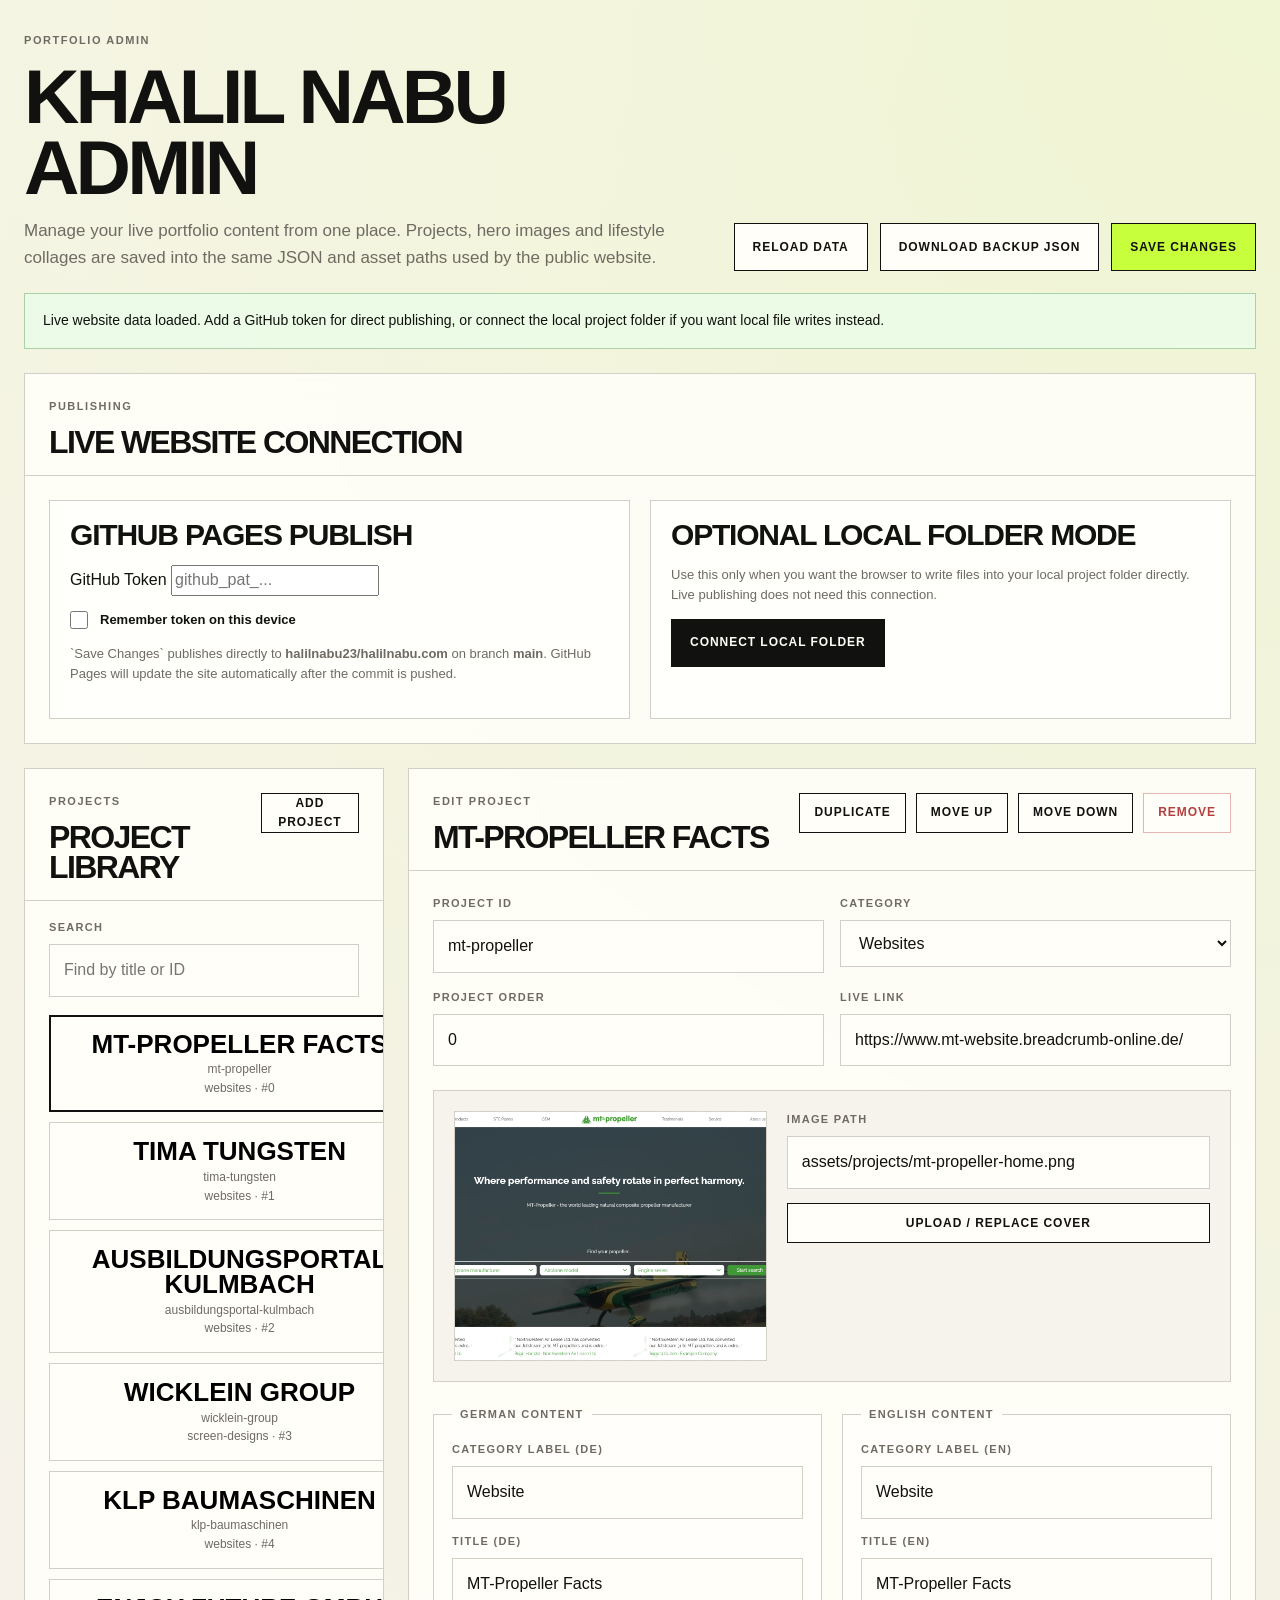
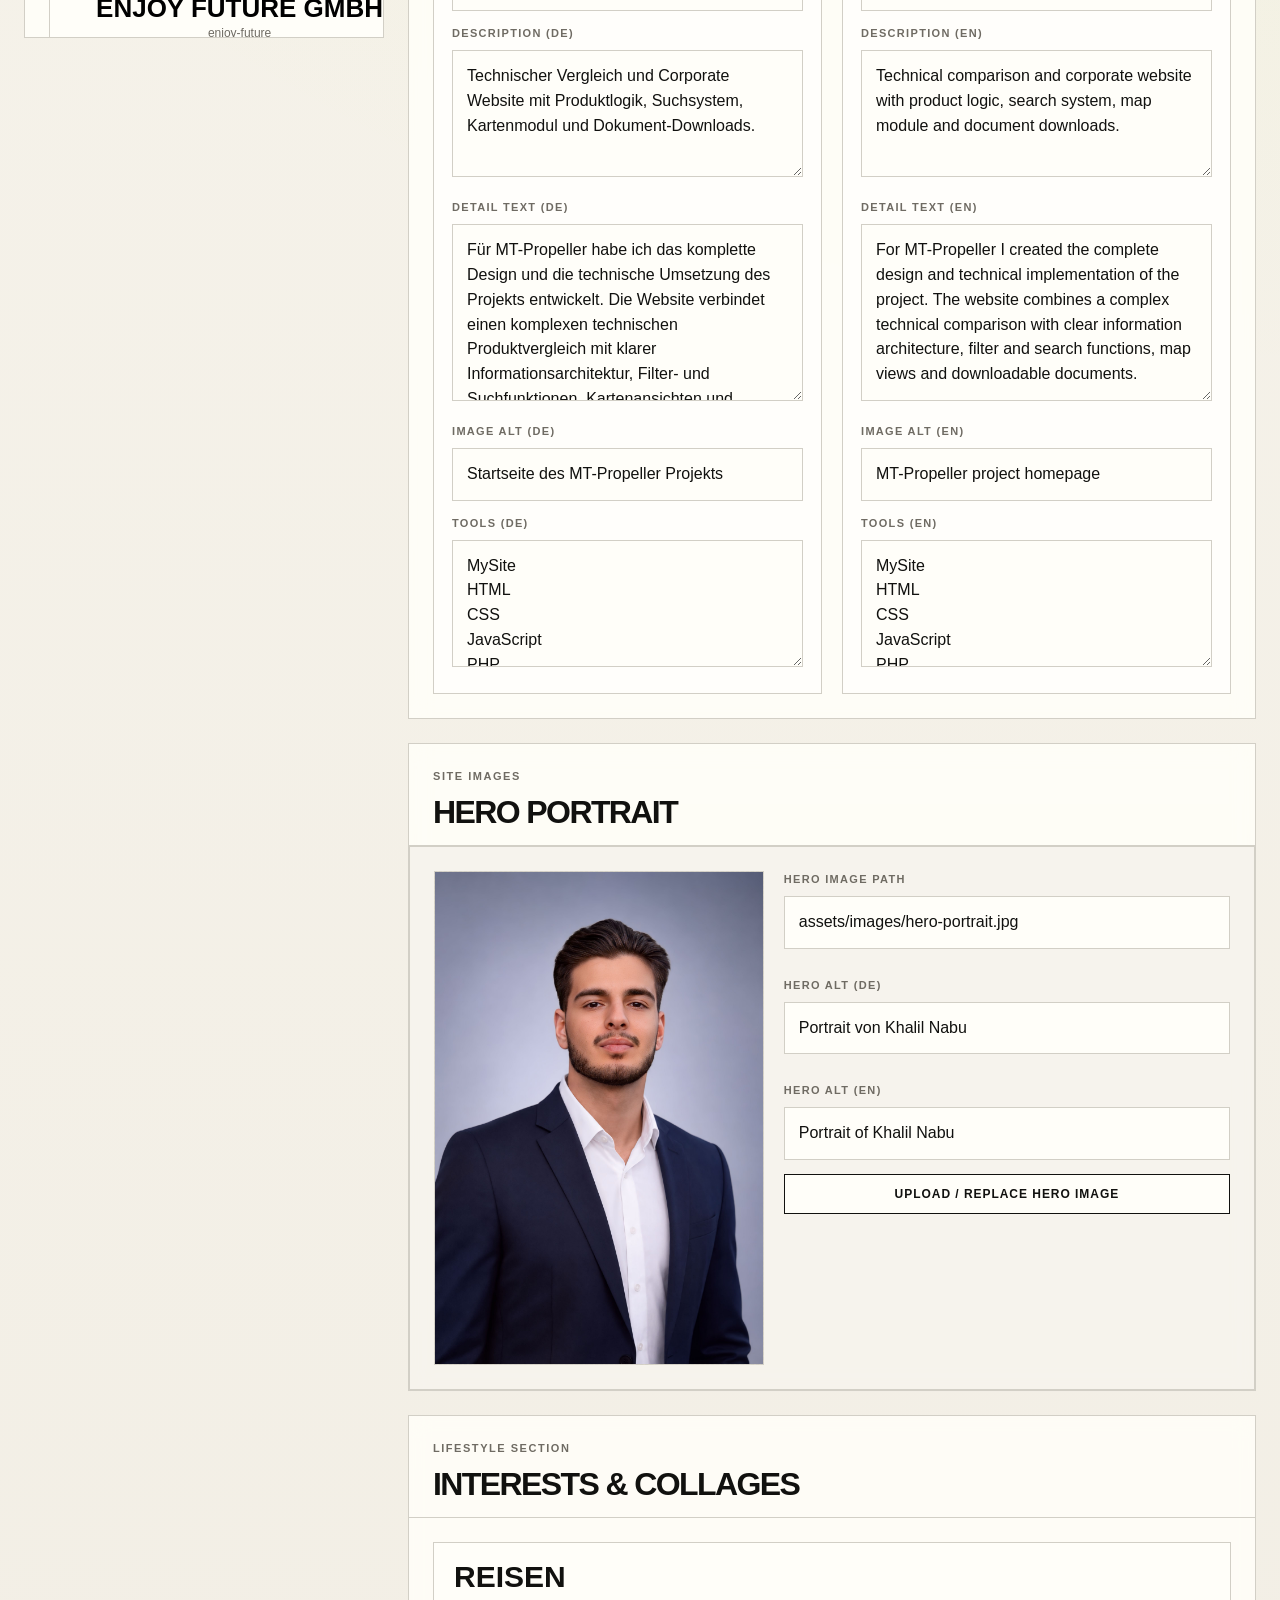
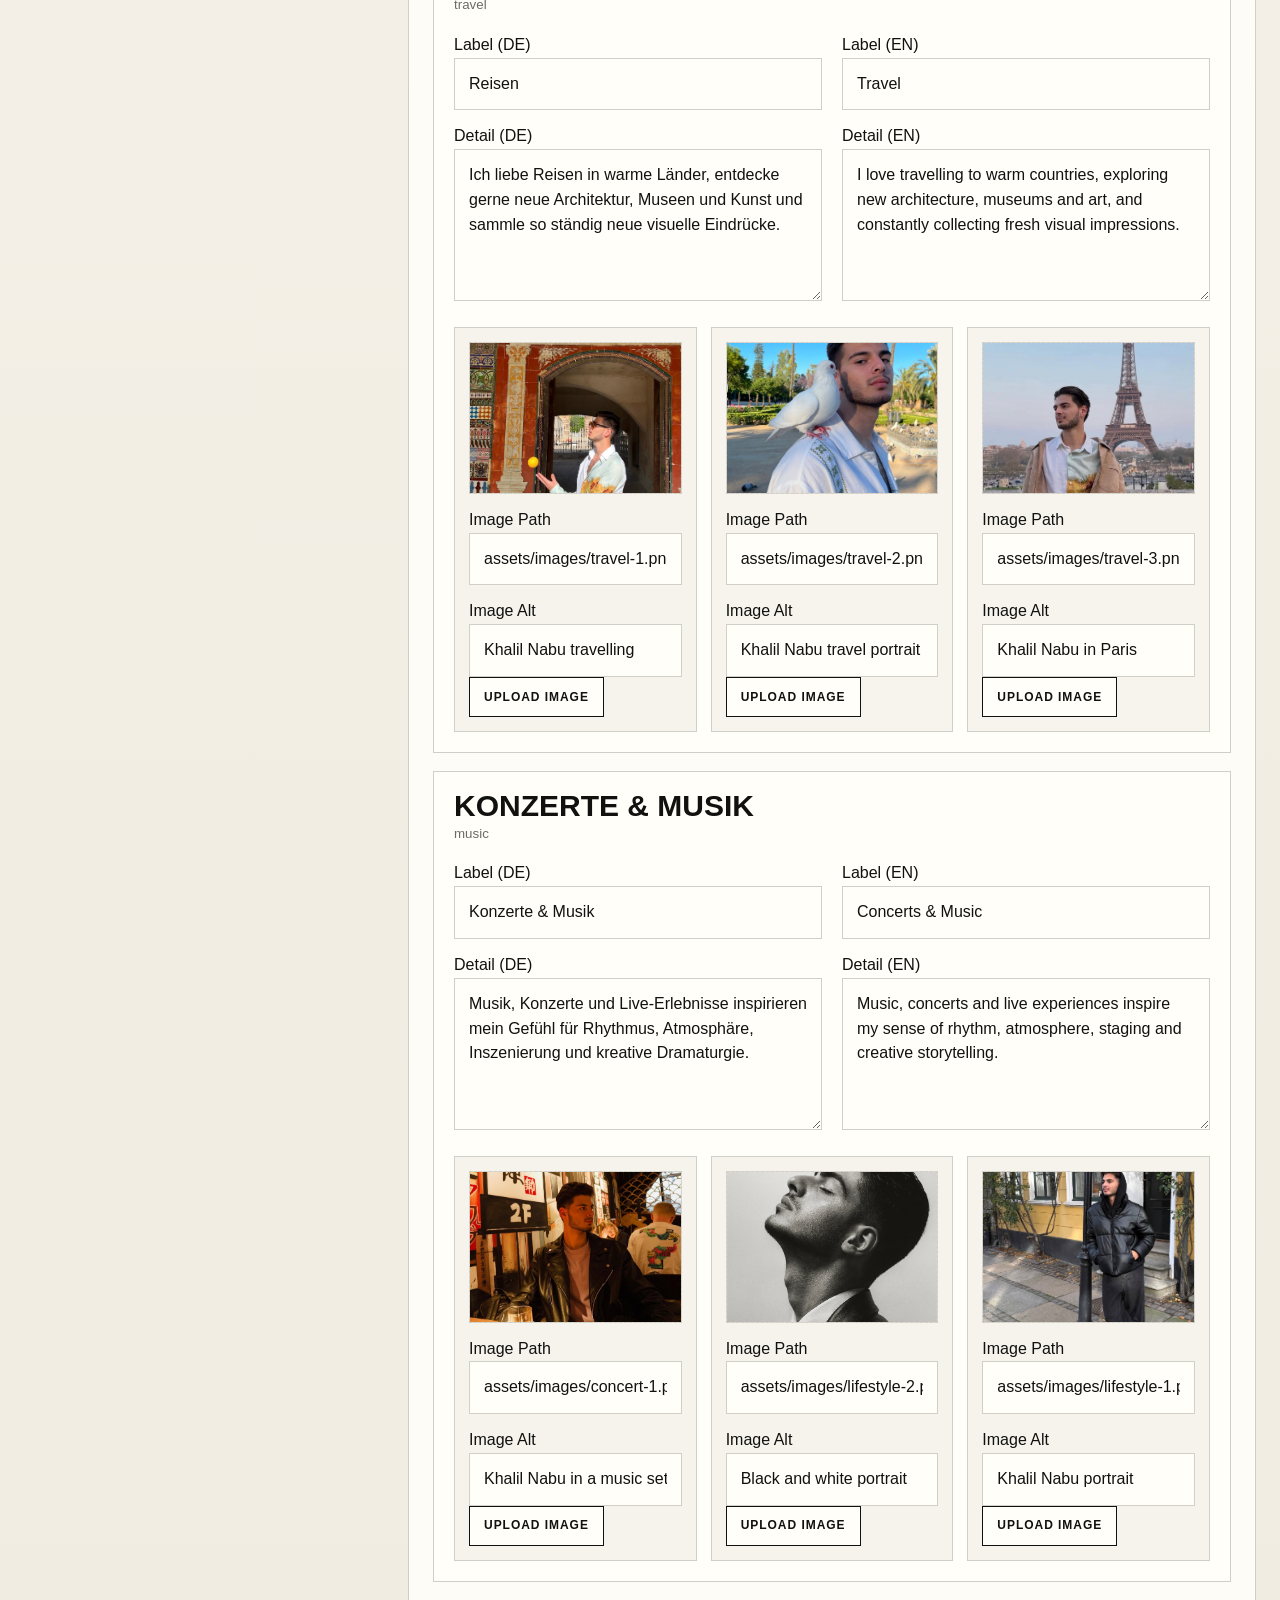
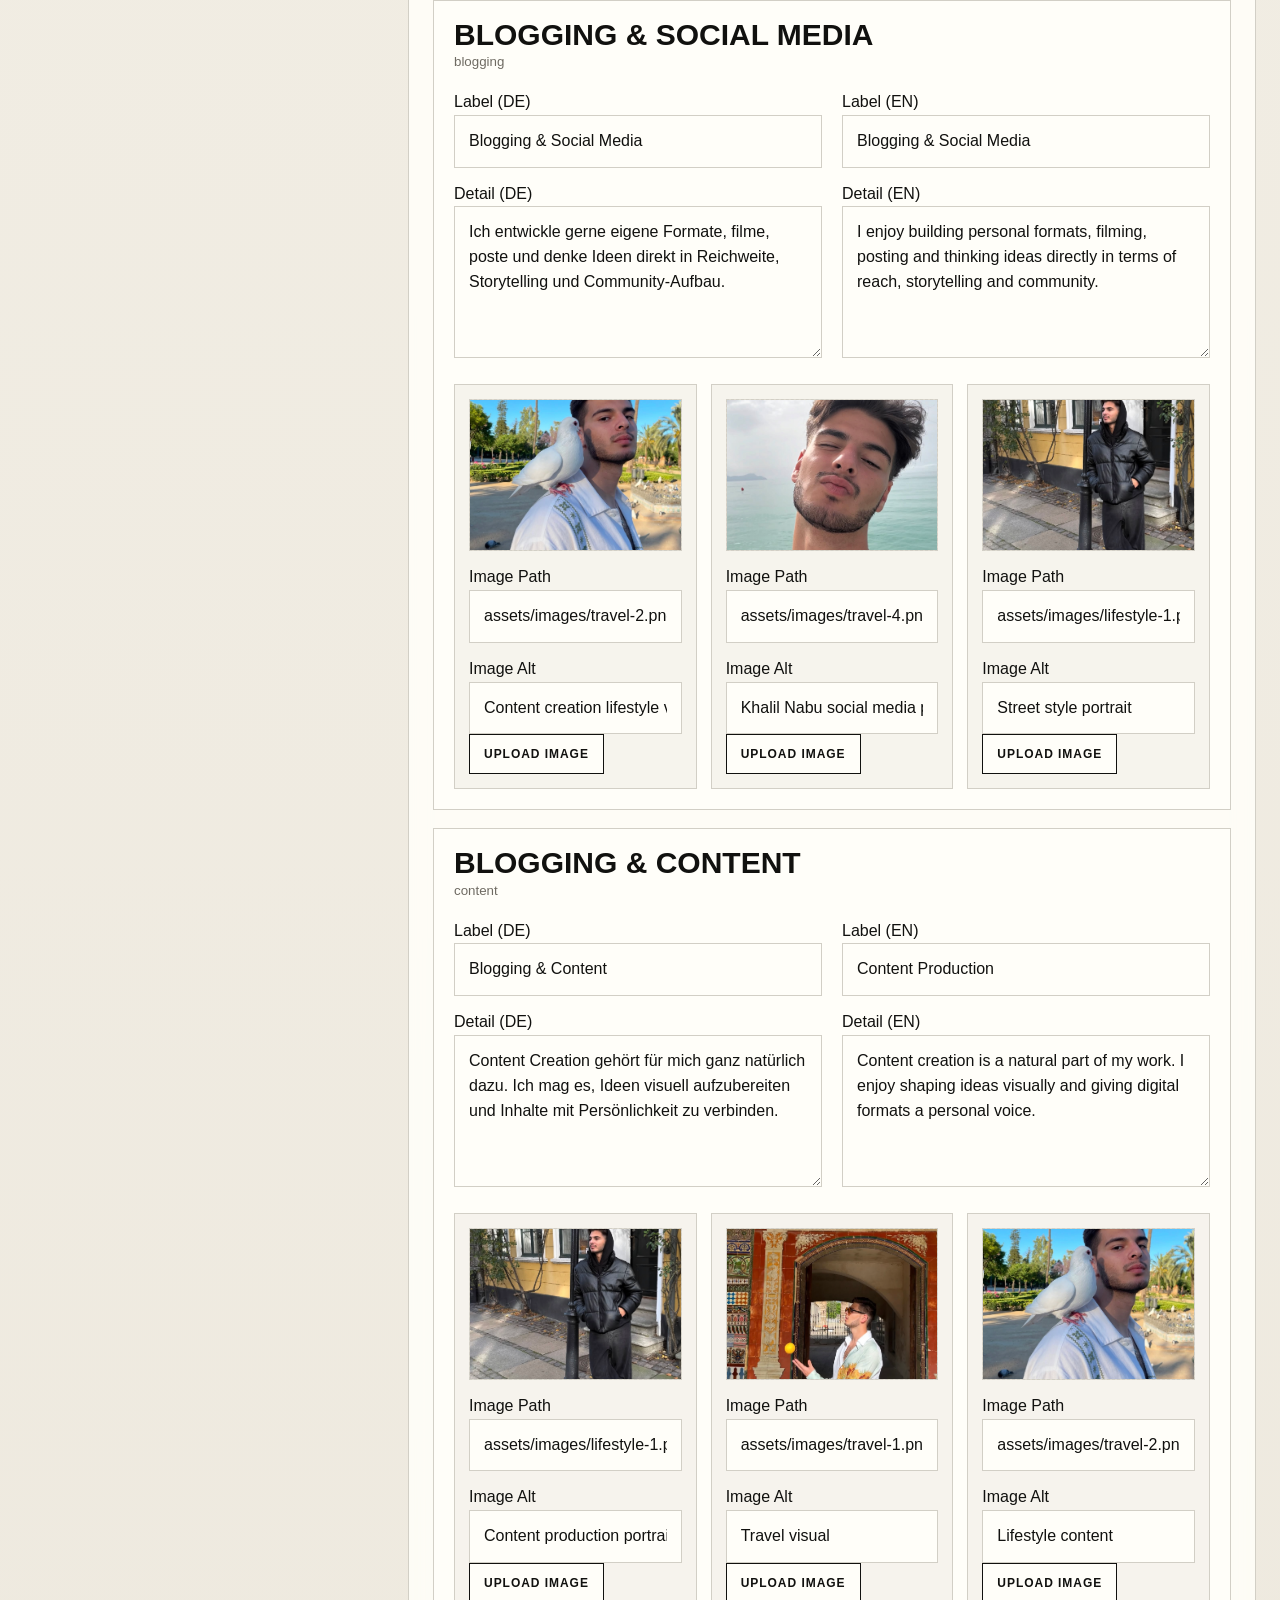
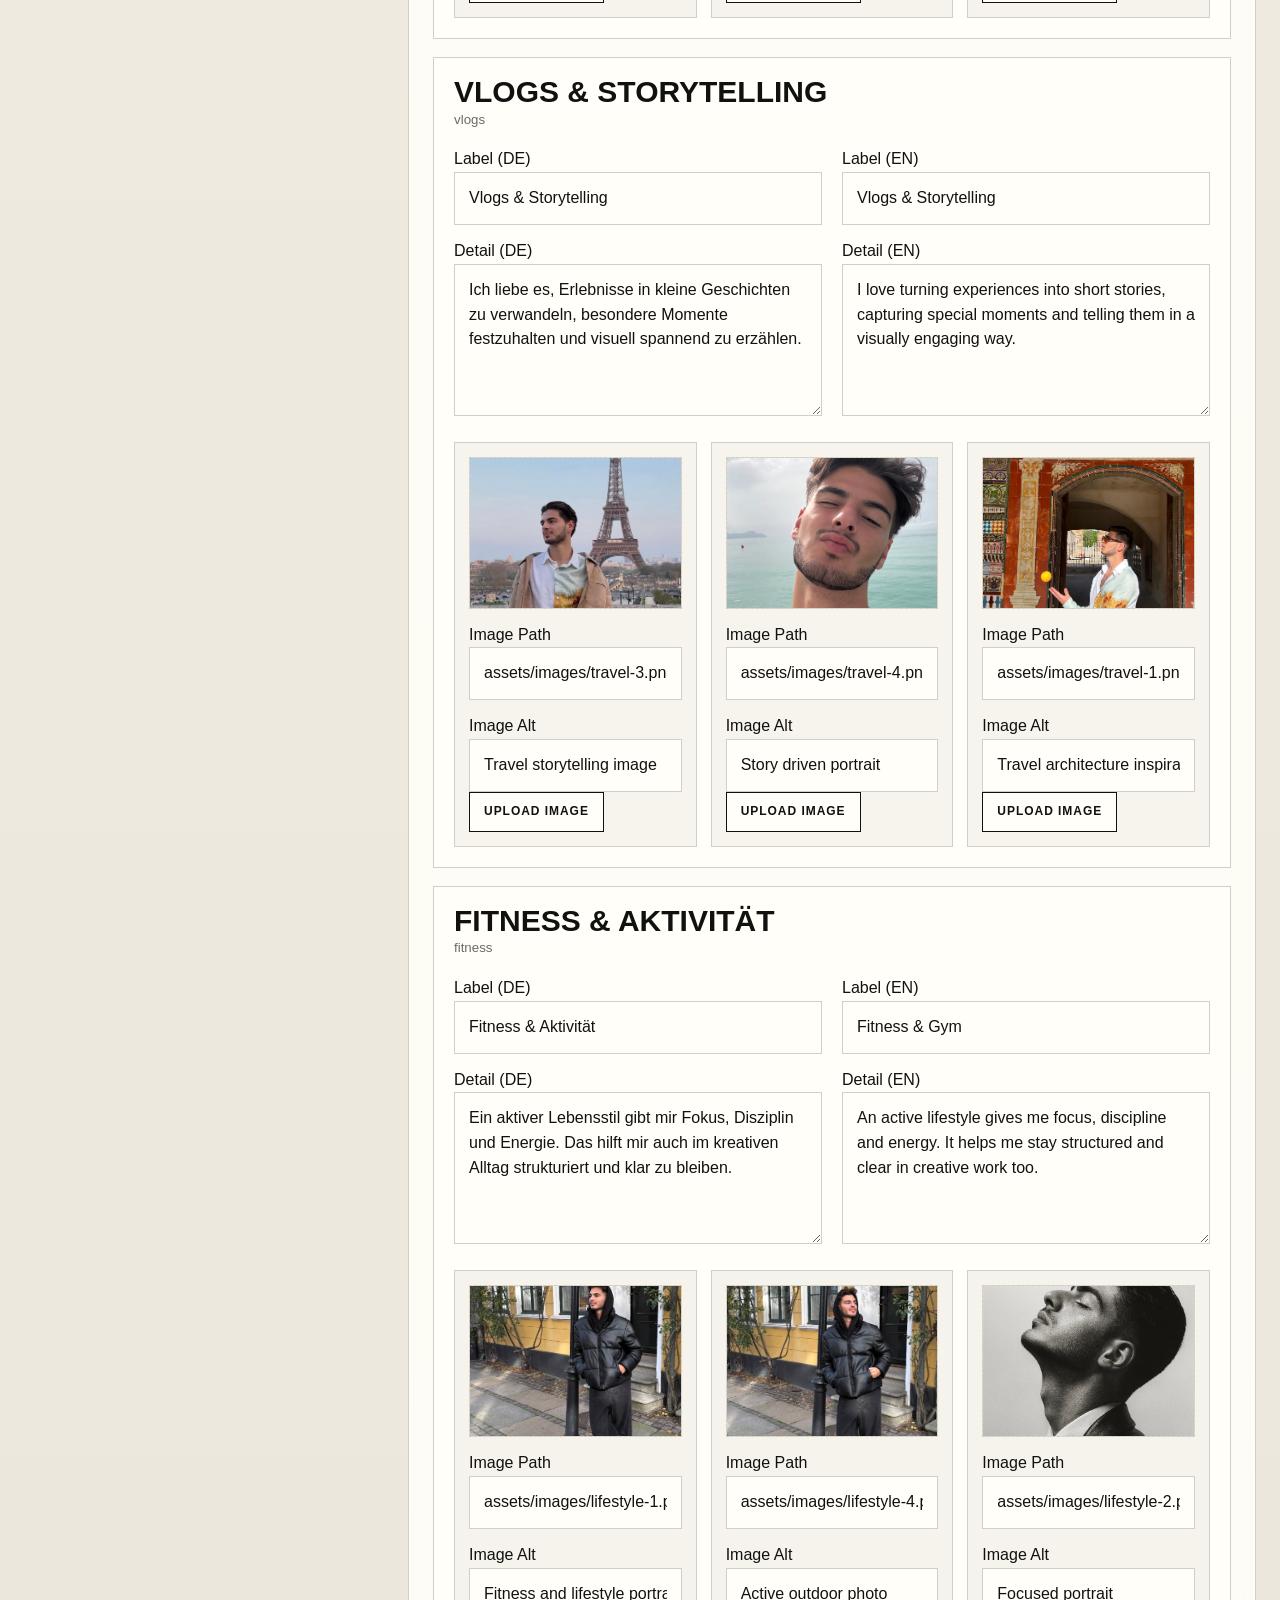
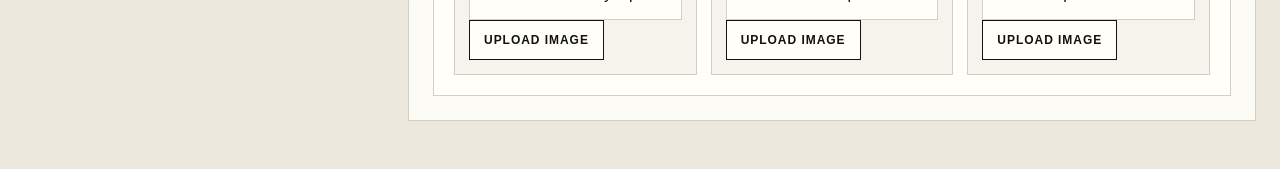
==== admin/index.html @ e49190d0 "admin change" ====
<!doctype html>
<html lang="en" data-site-root="..">
<head>
  <meta charset="UTF-8">
  <meta name="viewport" content="width=device-width, initial-scale=1.0">
  <meta name="description" content="Portfolio admin for khalilnaboo.com. Update projects, images and publish directly to the live site.">
  <meta name="theme-color" content="#111111">
  <title>Khalil Nabu Admin</title>
  <link rel="stylesheet" href="../css/admin.css">
  <script src="../js/admin.js" defer></script>
</head>
<body>
  <div class="admin-shell">
    <header class="admin-header">
      <div>
        <p class="admin-eyebrow">Portfolio Admin</p>
        <h1>Khalil Nabu Admin</h1>
        <p class="admin-intro">
          Manage your live portfolio content from one place. Projects, hero images and lifestyle collages
          are saved into the same JSON and asset paths used by the public website.
        </p>
      </div>
      <div class="admin-actions">
        <button class="admin-button" type="button" id="reload-data-button">Reload Data</button>
        <button class="admin-button" type="button" id="export-backup-button">Download Backup JSON</button>
        <button class="admin-button admin-button-accent" type="button" id="save-all-button">Save Changes</button>
      </div>
    </header>

    <div class="admin-status" id="admin-status" role="status" aria-live="polite">
      Loading the current website data…
    </div>

    <section class="admin-panel admin-connection-panel">
      <div class="admin-panel-header">
        <div>
          <p class="panel-kicker">Publishing</p>
          <h2>Live Website Connection</h2>
        </div>
      </div>

      <div class="admin-connection-grid">
        <article class="connection-card">
          <p class="connection-title">GitHub Pages Publish</p>
          <label>
            <span>GitHub Token</span>
            <input type="password" id="github-token-input" placeholder="github_pat_...">
          </label>
          <label class="admin-checkbox">
            <input type="checkbox" id="remember-github-token-input">
            <span>Remember token on this device</span>
          </label>
          <p class="admin-note">
            `Save Changes` publishes directly to <strong id="github-repo-label">halilnabu23/halilnabu.com</strong>
            on branch <strong id="github-branch-label">main</strong>. GitHub Pages will update the site automatically after the commit is pushed.
          </p>
        </article>

        <article class="connection-card">
          <p class="connection-title">Optional Local Folder Mode</p>
          <p class="admin-note">
            Use this only when you want the browser to write files into your local project folder directly.
            Live publishing does not need this connection.
          </p>
          <button class="admin-button admin-button-dark" type="button" id="connect-folder-button">Connect Local Folder</button>
        </article>
      </div>
    </section>

    <main class="admin-grid">
      <aside class="admin-sidebar">
        <section class="admin-panel">
          <div class="admin-panel-header">
            <div>
              <p class="panel-kicker">Projects</p>
              <h2>Project Library</h2>
            </div>
            <button class="admin-button admin-button-small" type="button" id="add-project-button">Add Project</button>
          </div>

          <label class="admin-search">
            <span>Search</span>
            <input type="search" id="project-search" placeholder="Find by title or ID">
          </label>

          <div class="project-list" id="project-list"></div>
        </section>
      </aside>

      <section class="admin-main">
        <section class="admin-panel">
          <div class="admin-panel-header">
            <div>
              <p class="panel-kicker">Edit Project</p>
              <h2 id="project-form-heading">Select a project</h2>
            </div>
            <div class="panel-inline-actions">
              <button class="admin-button admin-button-small" type="button" id="duplicate-project-button">Duplicate</button>
              <button class="admin-button admin-button-small" type="button" id="move-project-up-button">Move Up</button>
              <button class="admin-button admin-button-small" type="button" id="move-project-down-button">Move Down</button>
              <button class="admin-button admin-button-small admin-button-danger" type="button" id="remove-project-button">Remove</button>
            </div>
          </div>

          <form class="admin-form" id="project-form" autocomplete="off">
            <div class="admin-form-grid">
              <label>
                <span>Project ID</span>
                <input type="text" id="project-id-input" placeholder="example-project">
              </label>
              <label>
                <span>Category</span>
                <select id="project-category-input">
                  <option value="websites">Websites</option>
                  <option value="screen-designs">Screen Designs</option>
                  <option value="business-cards">Business Cards</option>
                  <option value="brochures">Brochures</option>
                  <option value="social-media">Social Media</option>
                  <option value="video">Video</option>
                </select>
              </label>
              <label>
                <span>Project Order</span>
                <input type="number" id="project-order-input" min="0" step="1">
              </label>
              <label>
                <span>Live Link</span>
                <input type="url" id="project-link-input" placeholder="https://example.com">
              </label>
            </div>

            <div class="admin-asset-card">
              <div class="asset-preview" id="project-image-preview">
                <span>No image selected</span>
              </div>
              <div class="asset-meta">
                <label>
                  <span>Image Path</span>
                  <input type="text" id="project-image-input" placeholder="assets/projects/example.png">
                </label>
                <button class="admin-button admin-button-small" type="button" id="project-image-upload-button">Upload / Replace Cover</button>
                <input type="file" id="project-image-file-input" accept="image/*" hidden>
              </div>
            </div>

            <div class="translation-grid">
              <fieldset>
                <legend>German Content</legend>
                <label>
                  <span>Category Label (DE)</span>
                  <input type="text" id="project-category-label-de-input">
                </label>
                <label>
                  <span>Title (DE)</span>
                  <input type="text" id="project-title-de-input">
                </label>
                <label>
                  <span>Description (DE)</span>
                  <textarea id="project-description-de-input" rows="4"></textarea>
                </label>
                <label>
                  <span>Detail Text (DE)</span>
                  <textarea id="project-detail-de-input" rows="6"></textarea>
                </label>
                <label>
                  <span>Image Alt (DE)</span>
                  <input type="text" id="project-image-alt-de-input">
                </label>
                <label>
                  <span>Tools (DE)</span>
                  <textarea id="project-tools-de-input" rows="4" placeholder="One tool per line"></textarea>
                </label>
              </fieldset>

              <fieldset>
                <legend>English Content</legend>
                <label>
                  <span>Category Label (EN)</span>
                  <input type="text" id="project-category-label-en-input">
                </label>
                <label>
                  <span>Title (EN)</span>
                  <input type="text" id="project-title-en-input">
                </label>
                <label>
                  <span>Description (EN)</span>
                  <textarea id="project-description-en-input" rows="4"></textarea>
                </label>
                <label>
                  <span>Detail Text (EN)</span>
                  <textarea id="project-detail-en-input" rows="6"></textarea>
                </label>
                <label>
                  <span>Image Alt (EN)</span>
                  <input type="text" id="project-image-alt-en-input">
                </label>
                <label>
                  <span>Tools (EN)</span>
                  <textarea id="project-tools-en-input" rows="4" placeholder="One tool per line"></textarea>
                </label>
              </fieldset>
            </div>
          </form>
        </section>

        <section class="admin-panel">
          <div class="admin-panel-header">
            <div>
              <p class="panel-kicker">Site Images</p>
              <h2>Hero Portrait</h2>
            </div>
          </div>

          <div class="admin-asset-card hero-card">
            <div class="asset-preview asset-preview-portrait" id="hero-image-preview">
              <span>No hero image</span>
            </div>
            <div class="asset-meta">
              <label>
                <span>Hero Image Path</span>
                <input type="text" id="hero-image-path-input" placeholder="assets/images/hero-portrait.jpg">
              </label>
              <label>
                <span>Hero Alt (DE)</span>
                <input type="text" id="hero-alt-de-input">
              </label>
              <label>
                <span>Hero Alt (EN)</span>
                <input type="text" id="hero-alt-en-input">
              </label>
              <button class="admin-button admin-button-small" type="button" id="hero-image-upload-button">Upload / Replace Hero Image</button>
              <input type="file" id="hero-image-file-input" accept="image/*" hidden>
            </div>
          </div>
        </section>

        <section class="admin-panel">
          <div class="admin-panel-header">
            <div>
              <p class="panel-kicker">Lifestyle Section</p>
              <h2>Interests & Collages</h2>
            </div>
          </div>

          <div class="lifestyle-admin-list" id="lifestyle-admin-list"></div>
        </section>
      </section>
    </main>
  </div>
</body>
</html>
---- css/admin.css ----
:root {
  --ink: #11110f;
  --paper: #f1efe8;
  --white: #fffef9;
  --line: #d2cfc6;
  --muted: #6f6b63;
  --accent: #c7ff3d;
  --danger: #b53f3f;
  --display: "Bahnschrift Condensed", "Franklin Gothic Medium", sans-serif;
  --body: "Century Gothic", "Gill Sans", sans-serif;
}

* { box-sizing: border-box; }
html, body { margin: 0; min-height: 100%; }
body {
  background:
    radial-gradient(circle at top right, rgba(199, 255, 61, 0.14), transparent 24%),
    linear-gradient(180deg, #f7f4ec 0%, #ece7dc 100%);
  color: var(--ink);
  font-family: var(--body);
  line-height: 1.55;
}

button, input, textarea, select { font: inherit; }
img { display: block; max-width: 100%; }

.admin-shell {
  width: min(1500px, calc(100vw - 48px));
  margin: 0 auto;
  padding: 32px 0 48px;
}

.admin-header {
  display: grid;
  grid-template-columns: minmax(0, 1fr) auto;
  gap: 28px;
  align-items: end;
  margin-bottom: 22px;
}

.admin-eyebrow,
.panel-kicker {
  margin: 0 0 12px;
  font-size: 11px;
  font-weight: 900;
  letter-spacing: 0.14em;
  text-transform: uppercase;
  color: var(--muted);
}

.admin-header h1,
.admin-panel h2 {
  margin: 0;
  font-family: var(--display);
  font-weight: 900;
  letter-spacing: -0.05em;
  text-transform: uppercase;
}

.admin-header h1 { font-size: clamp(52px, 6vw, 92px); line-height: 0.92; }
.admin-panel h2 { font-size: clamp(28px, 2.5vw, 40px); line-height: 0.94; }

.admin-intro {
  max-width: 760px;
  margin: 16px 0 0;
  color: var(--muted);
  font-size: 17px;
}

.admin-actions {
  display: flex;
  flex-wrap: wrap;
  justify-content: flex-end;
  gap: 12px;
}

.admin-button {
  min-height: 48px;
  padding: 0 18px;
  border: 1px solid var(--ink);
  background: var(--white);
  color: var(--ink);
  font-size: 12px;
  font-weight: 900;
  letter-spacing: 0.08em;
  text-transform: uppercase;
  cursor: pointer;
  transition: transform 0.2s ease, background 0.2s ease, color 0.2s ease, border-color 0.2s ease;
}

.admin-button:hover { transform: translateY(-2px); }
.admin-button-dark { background: var(--ink); color: var(--white); }
.admin-button-dark:hover { background: var(--accent); color: var(--ink); border-color: var(--accent); }
.admin-button-accent { background: var(--accent); }
.admin-button-accent:hover { background: var(--ink); color: var(--white); }
.admin-button-danger { color: var(--danger); border-color: rgba(181, 63, 63, 0.38); }
.admin-button-small { min-height: 40px; padding: 0 14px; }

.admin-status {
  margin-bottom: 24px;
  padding: 16px 18px;
  border: 1px solid var(--line);
  background: rgba(255, 254, 249, 0.85);
  font-size: 14px;
}

.admin-status[data-tone="success"] {
  border-color: rgba(44, 132, 52, 0.35);
  background: rgba(236, 252, 232, 0.92);
}

.admin-status[data-tone="warning"] {
  border-color: rgba(191, 142, 36, 0.35);
  background: rgba(255, 247, 220, 0.92);
}

.admin-status[data-tone="error"] {
  border-color: rgba(181, 63, 63, 0.35);
  background: rgba(255, 235, 235, 0.92);
}

.admin-grid {
  display: grid;
  grid-template-columns: 360px minmax(0, 1fr);
  gap: 24px;
  align-items: start;
}

.admin-main {
  display: grid;
  gap: 24px;
}

.admin-connection-panel {
  margin-bottom: 24px;
}

.admin-connection-grid {
  display: grid;
  grid-template-columns: repeat(2, minmax(0, 1fr));
  gap: 20px;
  padding: 24px;
}

.connection-card {
  padding: 20px;
  border: 1px solid var(--line);
  background: rgba(255, 255, 255, 0.66);
}

.connection-title {
  margin: 0 0 16px;
  font-family: var(--display);
  font-size: 30px;
  font-weight: 900;
  letter-spacing: -0.04em;
  line-height: 0.95;
  text-transform: uppercase;
}

.admin-panel {
  border: 1px solid var(--line);
  background: rgba(255, 254, 249, 0.88);
  backdrop-filter: blur(10px);
}

.admin-panel-header {
  display: flex;
  justify-content: space-between;
  gap: 16px;
  align-items: start;
  padding: 24px 24px 18px;
  border-bottom: 1px solid var(--line);
}

.panel-inline-actions {
  display: flex;
  flex-wrap: wrap;
  justify-content: flex-end;
  gap: 10px;
}

.admin-search {
  display: block;
  padding: 18px 24px 0;
}

.admin-search span,
.admin-form span,
.asset-meta span {
  display: block;
  margin-bottom: 8px;
  font-size: 11px;
  font-weight: 900;
  letter-spacing: 0.12em;
  text-transform: uppercase;
  color: var(--muted);
}

.admin-form input,
.admin-form textarea,
.admin-form select,
.admin-search input,
.asset-meta input,
.lifestyle-card input,
.lifestyle-card textarea {
  width: 100%;
  padding: 13px 14px;
  border: 1px solid var(--line);
  background: var(--white);
  color: var(--ink);
  resize: vertical;
}

.project-list {
  display: grid;
  gap: 10px;
  max-height: calc(100vh - 260px);
  overflow: auto;
  padding: 18px 24px 24px;
}

.project-list-item {
  padding: 16px 16px 14px;
  border: 1px solid var(--line);
  background: var(--white);
  cursor: pointer;
  transition: border-color 0.2s ease, transform 0.2s ease, box-shadow 0.2s ease;
}

.project-list-item:hover {
  transform: translateY(-2px);
  box-shadow: 0 14px 30px rgba(17, 17, 15, 0.08);
}

.project-list-item.is-active {
  border-color: var(--ink);
  box-shadow: inset 0 0 0 1px var(--ink);
}

.project-list-item strong {
  display: block;
  margin-bottom: 4px;
  font-family: var(--display);
  font-size: 26px;
  line-height: 0.95;
  text-transform: uppercase;
}

.project-list-item small,
.project-list-item span {
  display: block;
  color: var(--muted);
  font-size: 12px;
}

.admin-form {
  padding: 24px;
}

.admin-form-grid {
  display: grid;
  grid-template-columns: repeat(2, minmax(0, 1fr));
  gap: 16px;
}

.admin-asset-card {
  display: grid;
  grid-template-columns: minmax(280px, 0.85fr) minmax(0, 1.15fr);
  gap: 20px;
  margin: 24px 0;
  padding: 20px;
  border: 1px solid var(--line);
  background: rgba(243, 240, 232, 0.7);
}

.hero-card {
  margin: 0;
  padding: 24px;
}

.asset-preview {
  display: grid;
  place-items: center;
  min-height: 250px;
  border: 1px dashed var(--line);
  background: #d8d3c9;
  overflow: hidden;
}

.asset-preview img {
  width: 100%;
  height: 100%;
  object-fit: cover;
}

.asset-preview-portrait {
  min-height: 360px;
}

.asset-meta {
  display: grid;
  align-content: start;
  gap: 14px;
}

.translation-grid {
  display: grid;
  grid-template-columns: repeat(2, minmax(0, 1fr));
  gap: 20px;
}

.translation-grid fieldset {
  margin: 0;
  padding: 18px;
  border: 1px solid var(--line);
  background: rgba(255, 255, 255, 0.55);
}

.translation-grid legend {
  padding: 0 8px;
  font-size: 11px;
  font-weight: 900;
  letter-spacing: 0.12em;
  text-transform: uppercase;
  color: var(--muted);
}

.translation-grid label,
.admin-form-grid label,
.asset-meta label,
.lifestyle-card label {
  display: block;
}

.translation-grid label + label,
.asset-meta label + label,
.lifestyle-card label + label {
  margin-top: 14px;
}

.lifestyle-admin-list {
  display: grid;
  gap: 18px;
  padding: 24px;
}

.lifestyle-card {
  padding: 20px;
  border: 1px solid var(--line);
  background: var(--white);
}

.lifestyle-card-header {
  margin-bottom: 16px;
}

.lifestyle-card-header strong {
  display: block;
  font-family: var(--display);
  font-size: 30px;
  line-height: 0.95;
  text-transform: uppercase;
}

.lifestyle-card-header small {
  color: var(--muted);
}

.lifestyle-grid {
  display: grid;
  grid-template-columns: repeat(2, minmax(0, 1fr));
  gap: 20px;
}

.collage-edit-grid {
  display: grid;
  grid-template-columns: repeat(3, minmax(0, 1fr));
  gap: 14px;
  margin-top: 18px;
}

.collage-slot {
  padding: 14px;
  border: 1px solid var(--line);
  background: rgba(243, 240, 232, 0.7);
}

.collage-slot-preview {
  min-height: 150px;
  margin-bottom: 14px;
  border: 1px dashed var(--line);
  background: #ddd9cf;
  overflow: hidden;
}

.collage-slot-preview img {
  width: 100%;
  height: 150px;
  object-fit: cover;
}

.admin-note {
  margin-top: 14px;
  color: var(--muted);
  font-size: 13px;
}

.admin-checkbox {
  display: flex;
  align-items: center;
  gap: 12px;
  margin-top: 14px;
}

.admin-checkbox input {
  width: 18px;
  height: 18px;
  margin: 0;
}

.admin-checkbox span {
  margin: 0;
  font-size: 13px;
  font-weight: 700;
  letter-spacing: 0;
  text-transform: none;
  color: var(--ink);
}

@media (max-width: 1240px) {
  .admin-grid {
    grid-template-columns: 1fr;
  }

  .project-list {
    max-height: none;
  }
}

@media (max-width: 960px) {
  .admin-shell {
    width: min(100%, calc(100vw - 24px));
    padding-top: 18px;
  }

  .admin-header,
  .admin-asset-card,
  .admin-connection-grid,
  .translation-grid,
  .lifestyle-grid,
  .collage-edit-grid,
  .admin-form-grid {
    grid-template-columns: 1fr;
  }

  .admin-actions,
  .panel-inline-actions {
    justify-content: flex-start;
  }
}
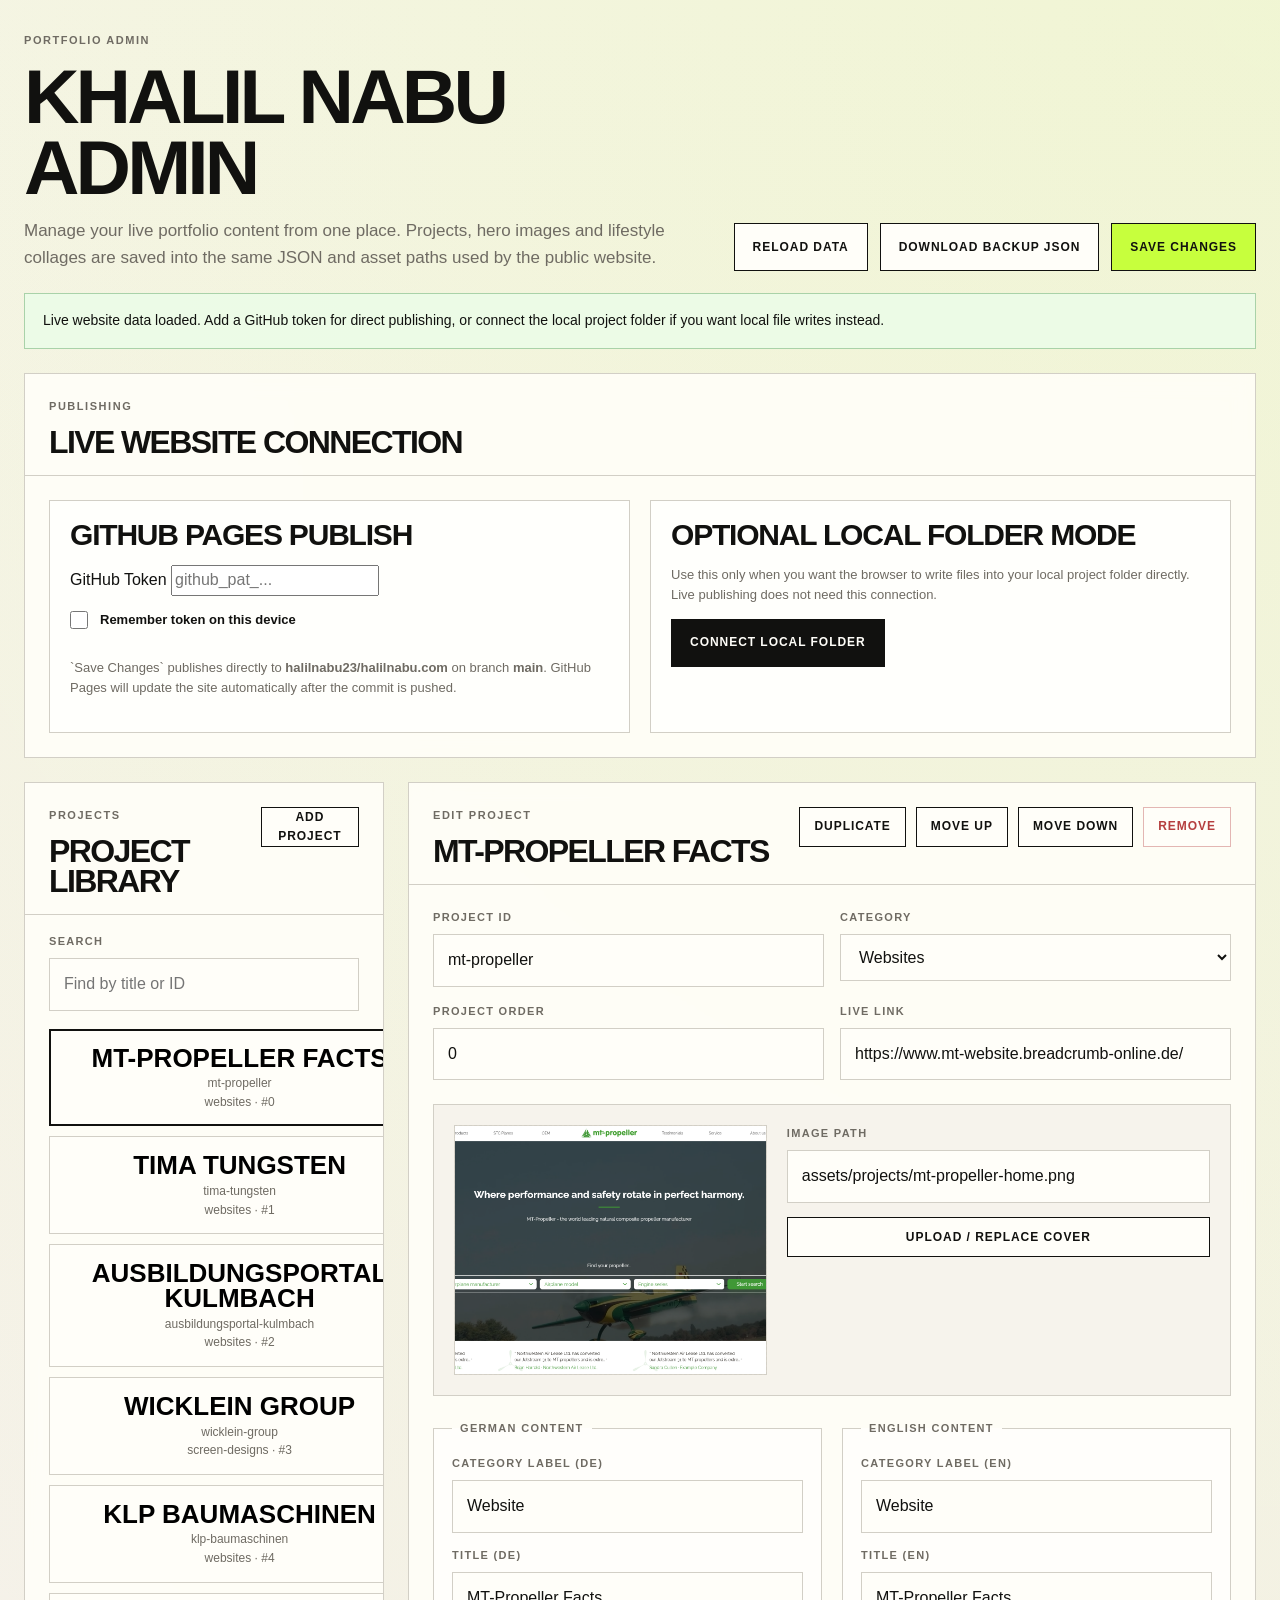
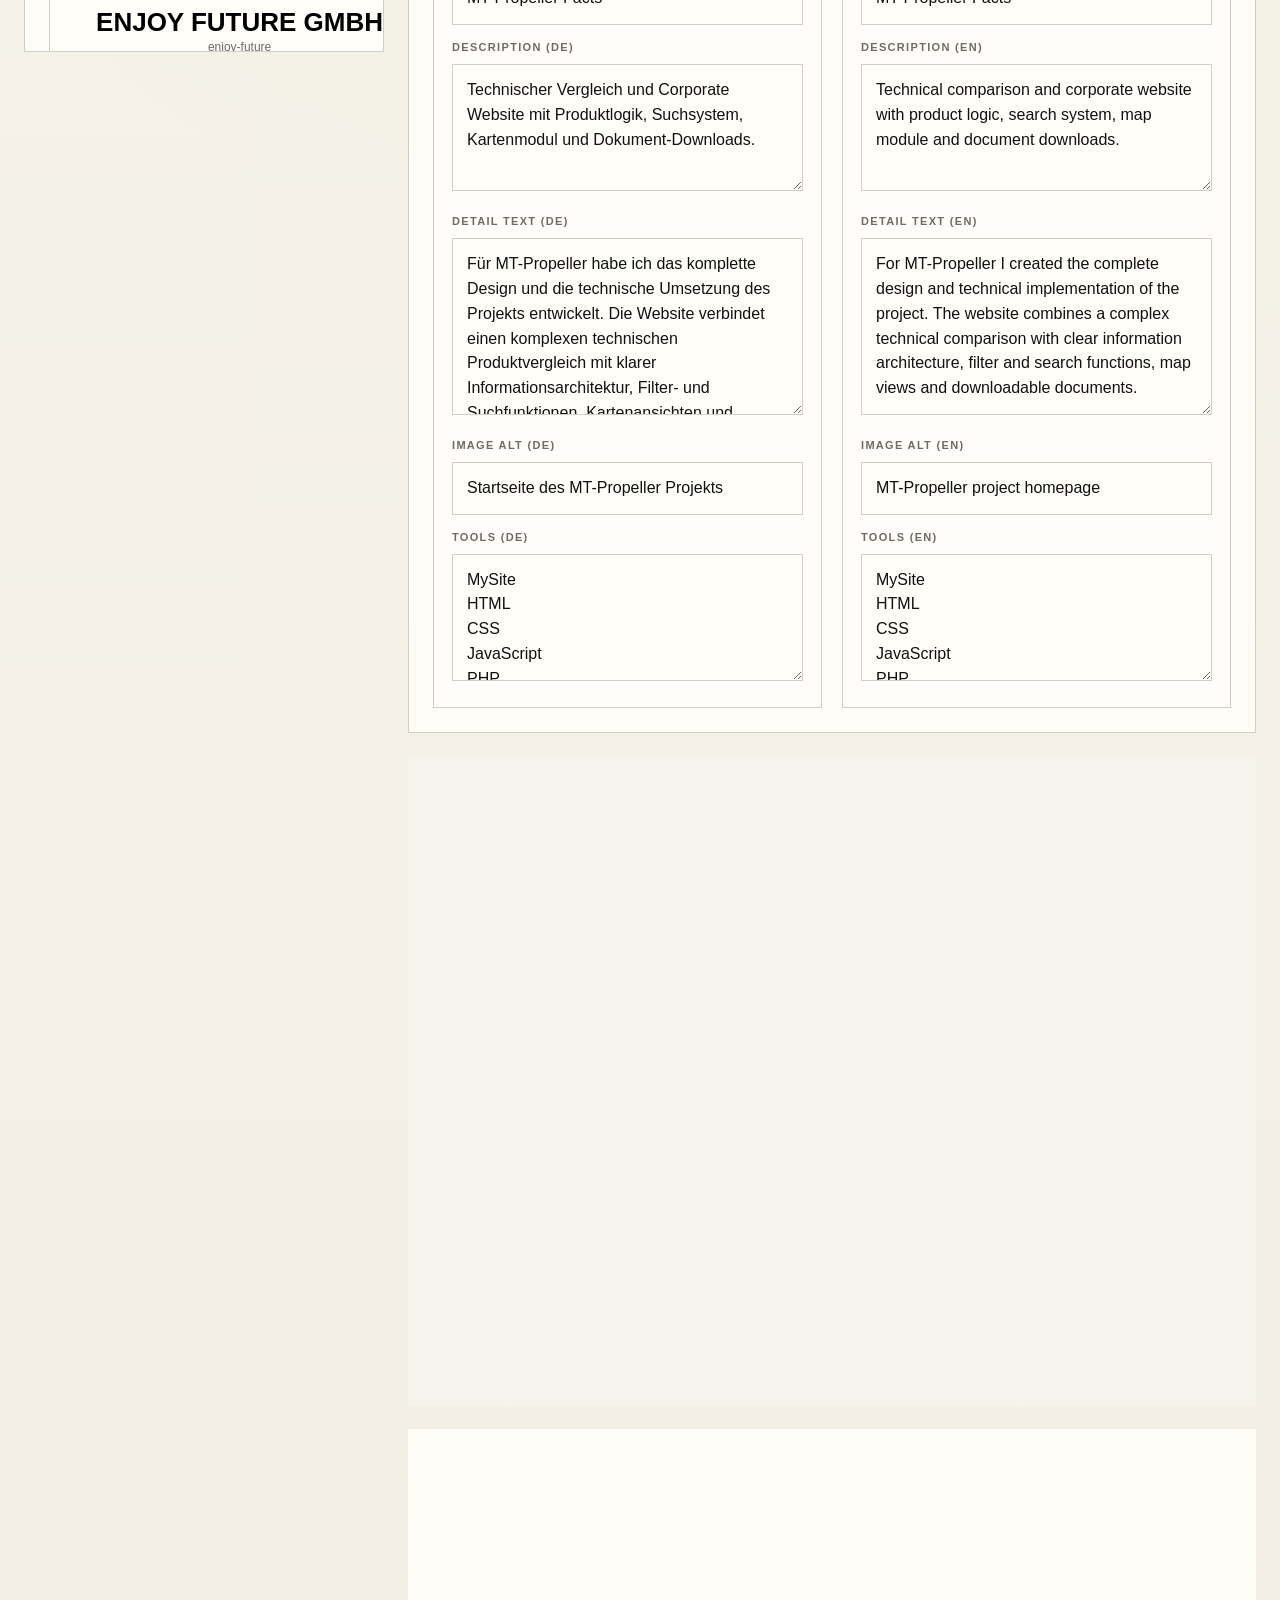
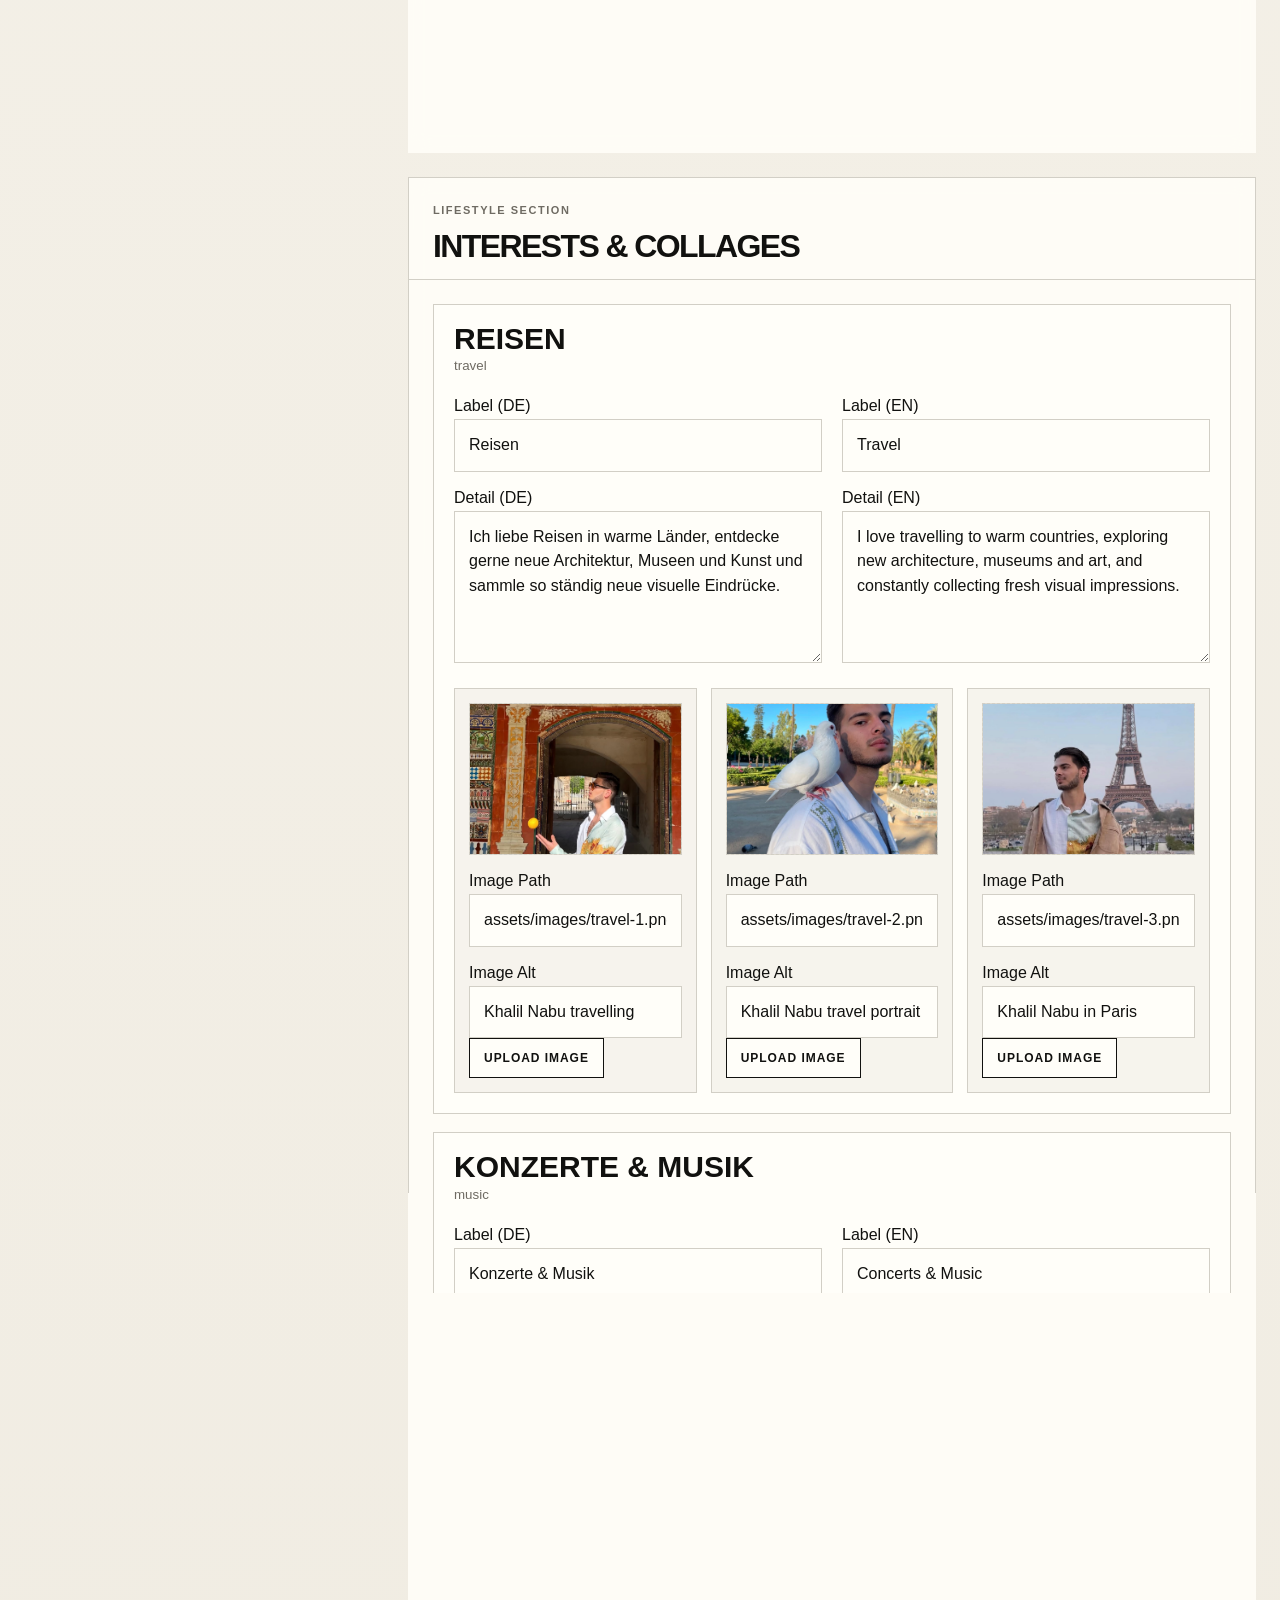
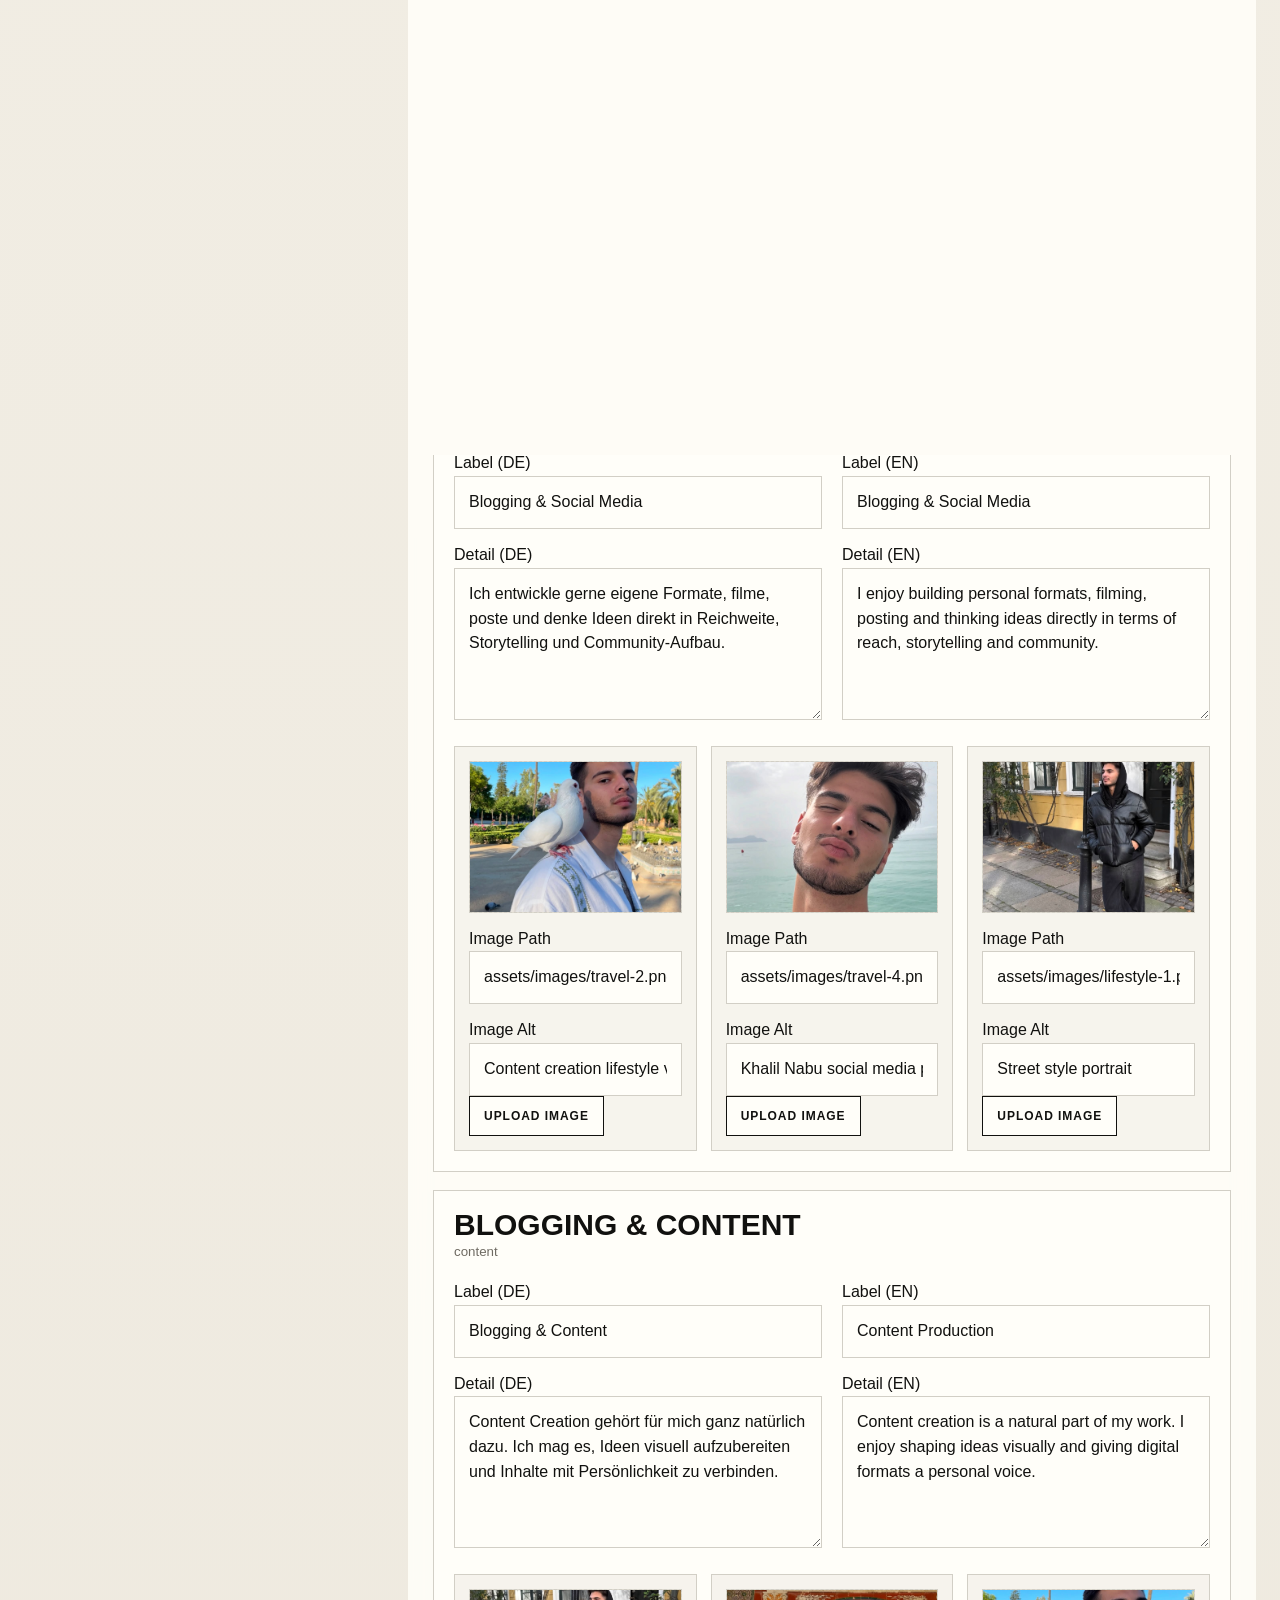
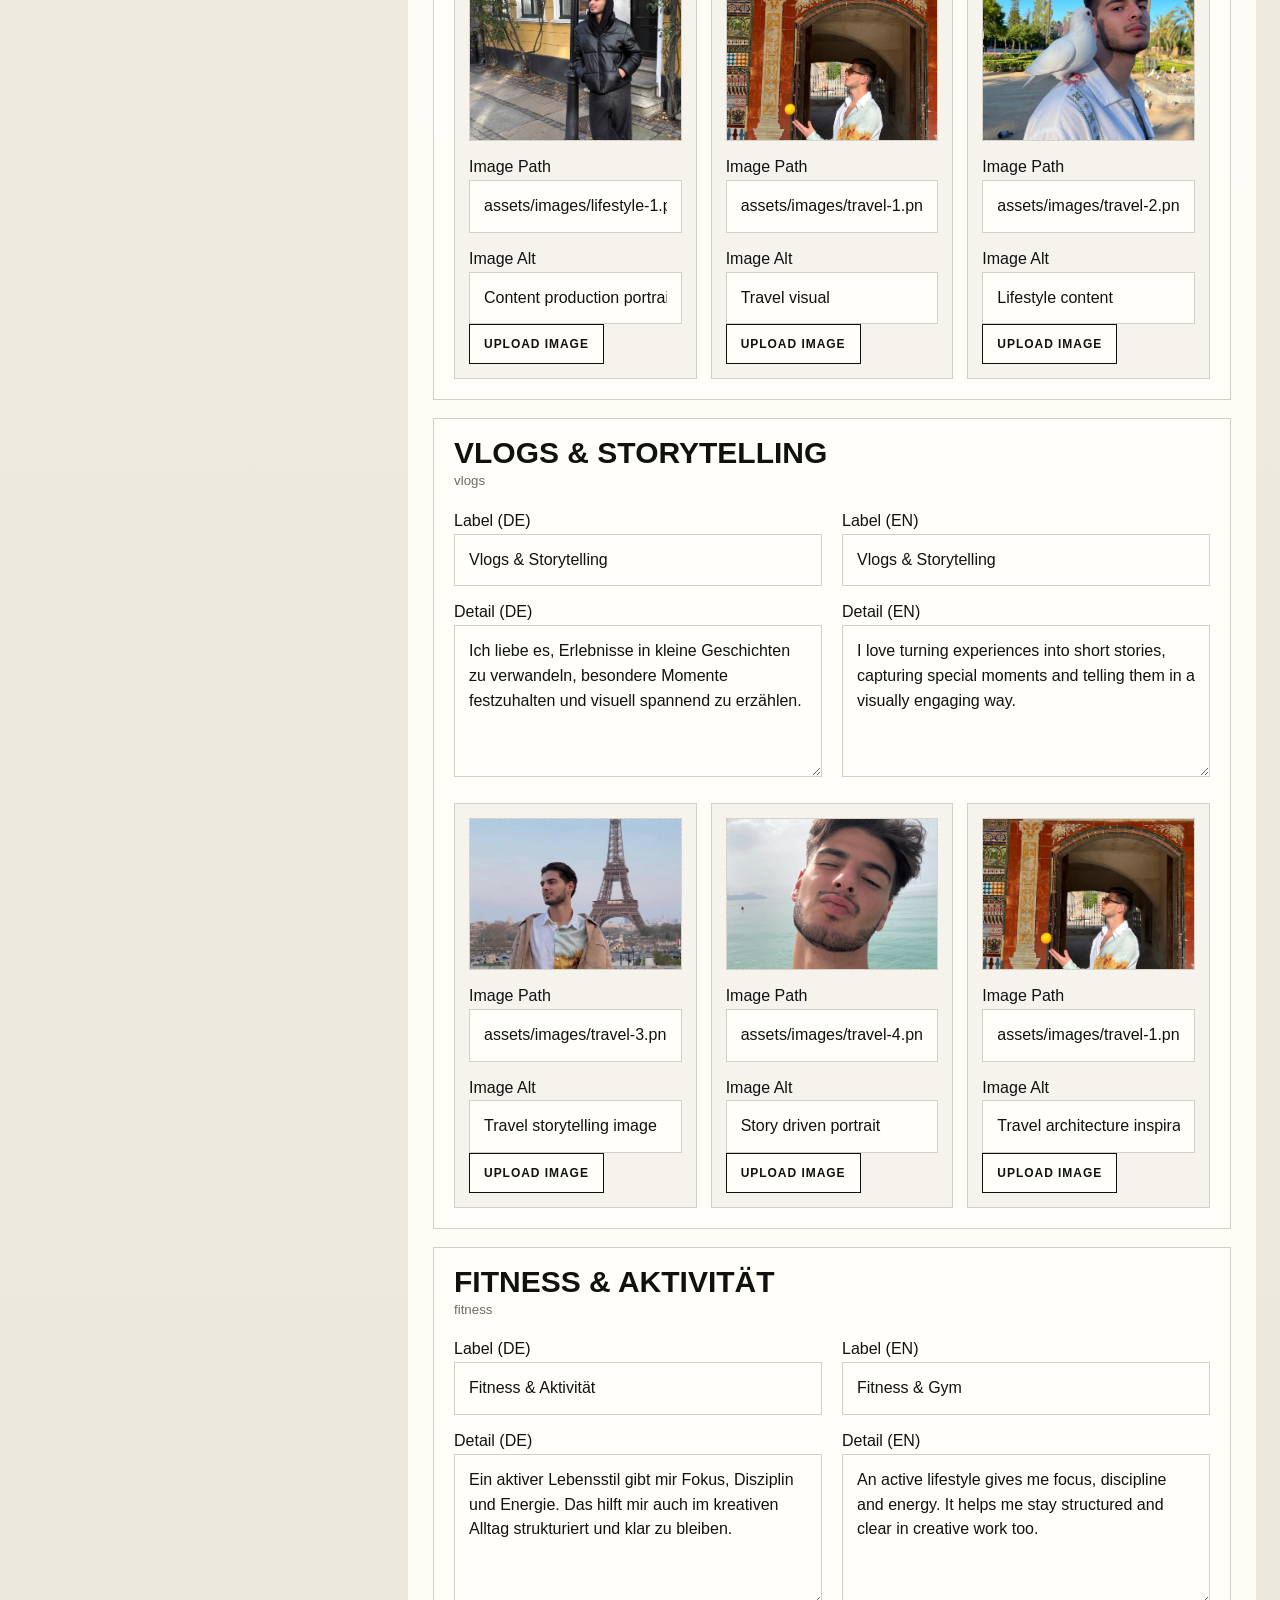
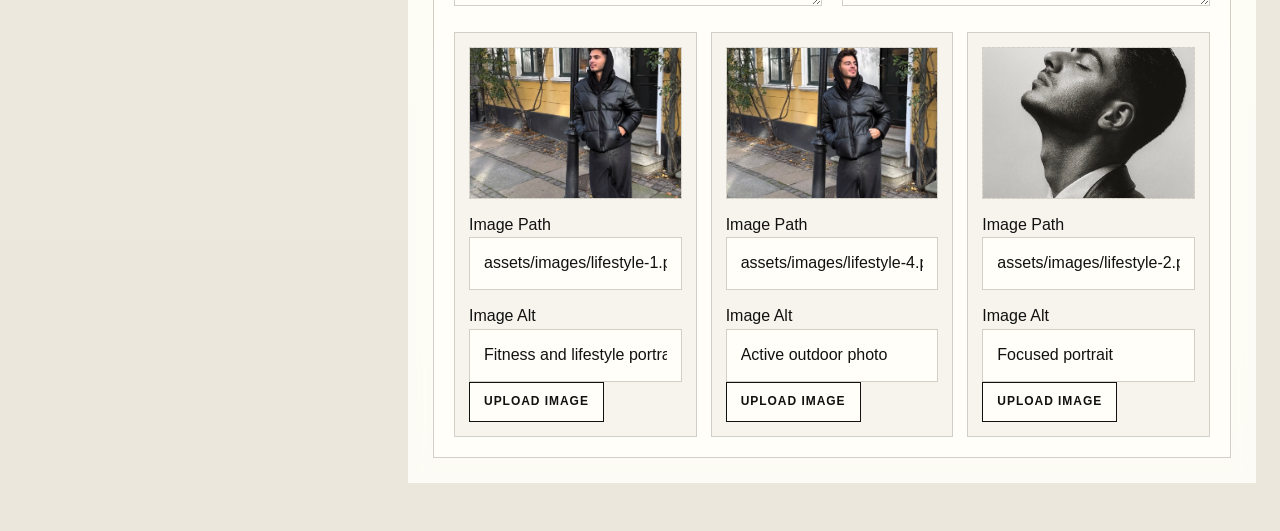
==== commit f9fd9dc2: "saa" ====
--- a/admin/index.html
+++ b/admin/index.html
@@ -39,31 +39,52 @@
         </div>
       </div>
 
-      <div class="admin-connection-grid">
-        <article class="connection-card">
-          <p class="connection-title">GitHub Pages Publish</p>
-          <label>
-            <span>GitHub Token</span>
-            <input type="password" id="github-token-input" placeholder="github_pat_...">
-          </label>
-          <label class="admin-checkbox">
-            <input type="checkbox" id="remember-github-token-input">
-            <span>Remember token on this device</span>
-          </label>
-          <p class="admin-note">
-            `Save Changes` publishes directly to <strong id="github-repo-label">halilnabu23/halilnabu.com</strong>
-            on branch <strong id="github-branch-label">main</strong>. GitHub Pages will update the site automatically after the commit is pushed.
-          </p>
-        </article>
-
-        <article class="connection-card">
-          <p class="connection-title">Optional Local Folder Mode</p>
-          <p class="admin-note">
-            Use this only when you want the browser to write files into your local project folder directly.
-            Live publishing does not need this connection.
-          </p>
-          <button class="admin-button admin-button-dark" type="button" id="connect-folder-button">Connect Local Folder</button>
-        </article>
+      <div class="admin-connection-body">
+        <div class="connection-summary" id="connection-summary" hidden>
+          <div class="connection-summary-copy">
+            <p class="connection-summary-kicker">GitHub Pages Publish</p>
+            <p class="connection-summary-title">Connected</p>
+            <p class="connection-summary-meta">
+              Repo: <strong id="github-repo-label">halilnabu23/halilnabu.com</strong>
+              <span>·</span>
+              Branch: <strong id="github-branch-label">main</strong>
+            </p>
+          </div>
+          <div class="connection-summary-actions">
+            <button class="admin-button admin-button-small" type="button" id="manage-github-connection-button">Change Token</button>
+            <button class="admin-button admin-button-small" type="button" id="disconnect-github-button">Disconnect</button>
+          </div>
+        </div>
+
+        <div class="admin-connection-grid" id="connection-settings">
+          <article class="connection-card">
+            <p class="connection-title">GitHub Pages Publish</p>
+            <label>
+              <span>GitHub Token</span>
+              <input type="password" id="github-token-input" placeholder="github_pat_...">
+            </label>
+            <label class="admin-checkbox">
+              <input type="checkbox" id="remember-github-token-input">
+              <span>Remember token on this device</span>
+            </label>
+            <div class="connection-card-actions">
+              <button class="admin-button admin-button-small" type="button" id="close-github-settings-button">Close</button>
+            </div>
+            <p class="admin-note">
+              `Save Changes` publishes directly to <strong>halilnabu23/halilnabu.com</strong>
+              on branch <strong>main</strong>. GitHub Pages will update the site automatically after the commit is pushed.
+            </p>
+          </article>
+
+          <article class="connection-card">
+            <p class="connection-title">Optional Local Folder Mode</p>
+            <p class="admin-note">
+              Use this only when you want the browser to write files into your local project folder directly.
+              Live publishing does not need this connection.
+            </p>
+            <button class="admin-button admin-button-dark" type="button" id="connect-folder-button">Connect Local Folder</button>
+          </article>
+        </div>
       </div>
     </section>
 
@@ -237,6 +258,41 @@
         <section class="admin-panel">
           <div class="admin-panel-header">
             <div>
+              <p class="panel-kicker">Documents</p>
+              <h2>Lebenslauf & Bewerbung</h2>
+            </div>
+          </div>
+
+          <div class="documents-grid">
+            <article class="document-card">
+              <p class="connection-title">Lebenslauf</p>
+              <label>
+                <span>File Path</span>
+                <input type="text" id="cv-file-path-input" placeholder="assets/projects/Lebenslauf-Khalil-Nabu.pdf">
+              </label>
+              <div class="connection-card-actions connection-card-actions-start">
+                <button class="admin-button admin-button-small" type="button" id="cv-file-upload-button">Upload / Replace File</button>
+                <input type="file" id="cv-file-input" accept=".pdf,.doc,.docx" hidden>
+              </div>
+            </article>
+
+            <article class="document-card">
+              <p class="connection-title">Bewerbung</p>
+              <label>
+                <span>File Path</span>
+                <input type="text" id="application-file-path-input" placeholder="assets/projects/Bewerbung-Khalil-Nabu.pdf">
+              </label>
+              <div class="connection-card-actions connection-card-actions-start">
+                <button class="admin-button admin-button-small" type="button" id="application-file-upload-button">Upload / Replace File</button>
+                <input type="file" id="application-file-input" accept=".pdf,.doc,.docx" hidden>
+              </div>
+            </article>
+          </div>
+        </section>
+
+        <section class="admin-panel">
+          <div class="admin-panel-header">
+            <div>
               <p class="panel-kicker">Lifestyle Section</p>
               <h2>Interests & Collages</h2>
             </div>
--- a/css/admin.css
+++ b/css/admin.css
@@ -135,14 +135,78 @@
   margin-bottom: 24px;
 }
 
+.admin-connection-body {
+  padding: 24px;
+}
+
+.connection-summary {
+  display: flex;
+  justify-content: space-between;
+  align-items: center;
+  gap: 20px;
+  padding: 20px;
+  border: 1px solid rgba(44, 132, 52, 0.28);
+  background: rgba(236, 252, 232, 0.78);
+}
+
+.connection-summary[hidden] {
+  display: none !important;
+}
+
+.connection-summary-kicker {
+  margin: 0 0 8px;
+  font-size: 11px;
+  font-weight: 900;
+  letter-spacing: 0.12em;
+  text-transform: uppercase;
+  color: var(--muted);
+}
+
+.connection-summary-title {
+  margin: 0;
+  font-family: var(--display);
+  font-size: clamp(28px, 3vw, 42px);
+  font-weight: 900;
+  line-height: 0.95;
+  letter-spacing: -0.04em;
+  text-transform: uppercase;
+}
+
+.connection-summary-meta {
+  margin: 12px 0 0;
+  color: var(--muted);
+  font-size: 14px;
+}
+
+.connection-summary-meta span {
+  display: inline-block;
+  margin: 0 8px;
+}
+
+.connection-summary-actions {
+  display: flex;
+  flex-wrap: wrap;
+  justify-content: flex-end;
+  gap: 10px;
+}
+
 .admin-connection-grid {
   display: grid;
   grid-template-columns: repeat(2, minmax(0, 1fr));
   gap: 20px;
-  padding: 24px;
+}
+
+.admin-connection-grid[hidden] {
+  display: none !important;
 }
 
 .connection-card {
+  padding: 20px;
+  border: 1px solid var(--line);
+  background: rgba(255, 255, 255, 0.66);
+}
+
+.document-card {
   padding: 20px;
   border: 1px solid var(--line);
   background: rgba(255, 255, 255, 0.66);
@@ -156,6 +220,23 @@
   letter-spacing: -0.04em;
   line-height: 0.95;
   text-transform: uppercase;
+}
+
+.connection-card-actions {
+  display: flex;
+  justify-content: flex-end;
+  margin-top: 14px;
+}
+
+.connection-card-actions-start {
+  justify-content: flex-start;
+}
+
+.documents-grid {
+  display: grid;
+  grid-template-columns: repeat(2, minmax(0, 1fr));
+  gap: 20px;
+  padding: 24px;
 }
 
 .admin-panel {
@@ -445,8 +526,10 @@
   }
 
   .admin-header,
+  .connection-summary,
   .admin-asset-card,
   .admin-connection-grid,
+  .documents-grid,
   .translation-grid,
   .lifestyle-grid,
   .collage-edit-grid,
@@ -455,6 +538,7 @@
   }
 
   .admin-actions,
+  .connection-summary-actions,
   .panel-inline-actions {
     justify-content: flex-start;
   }
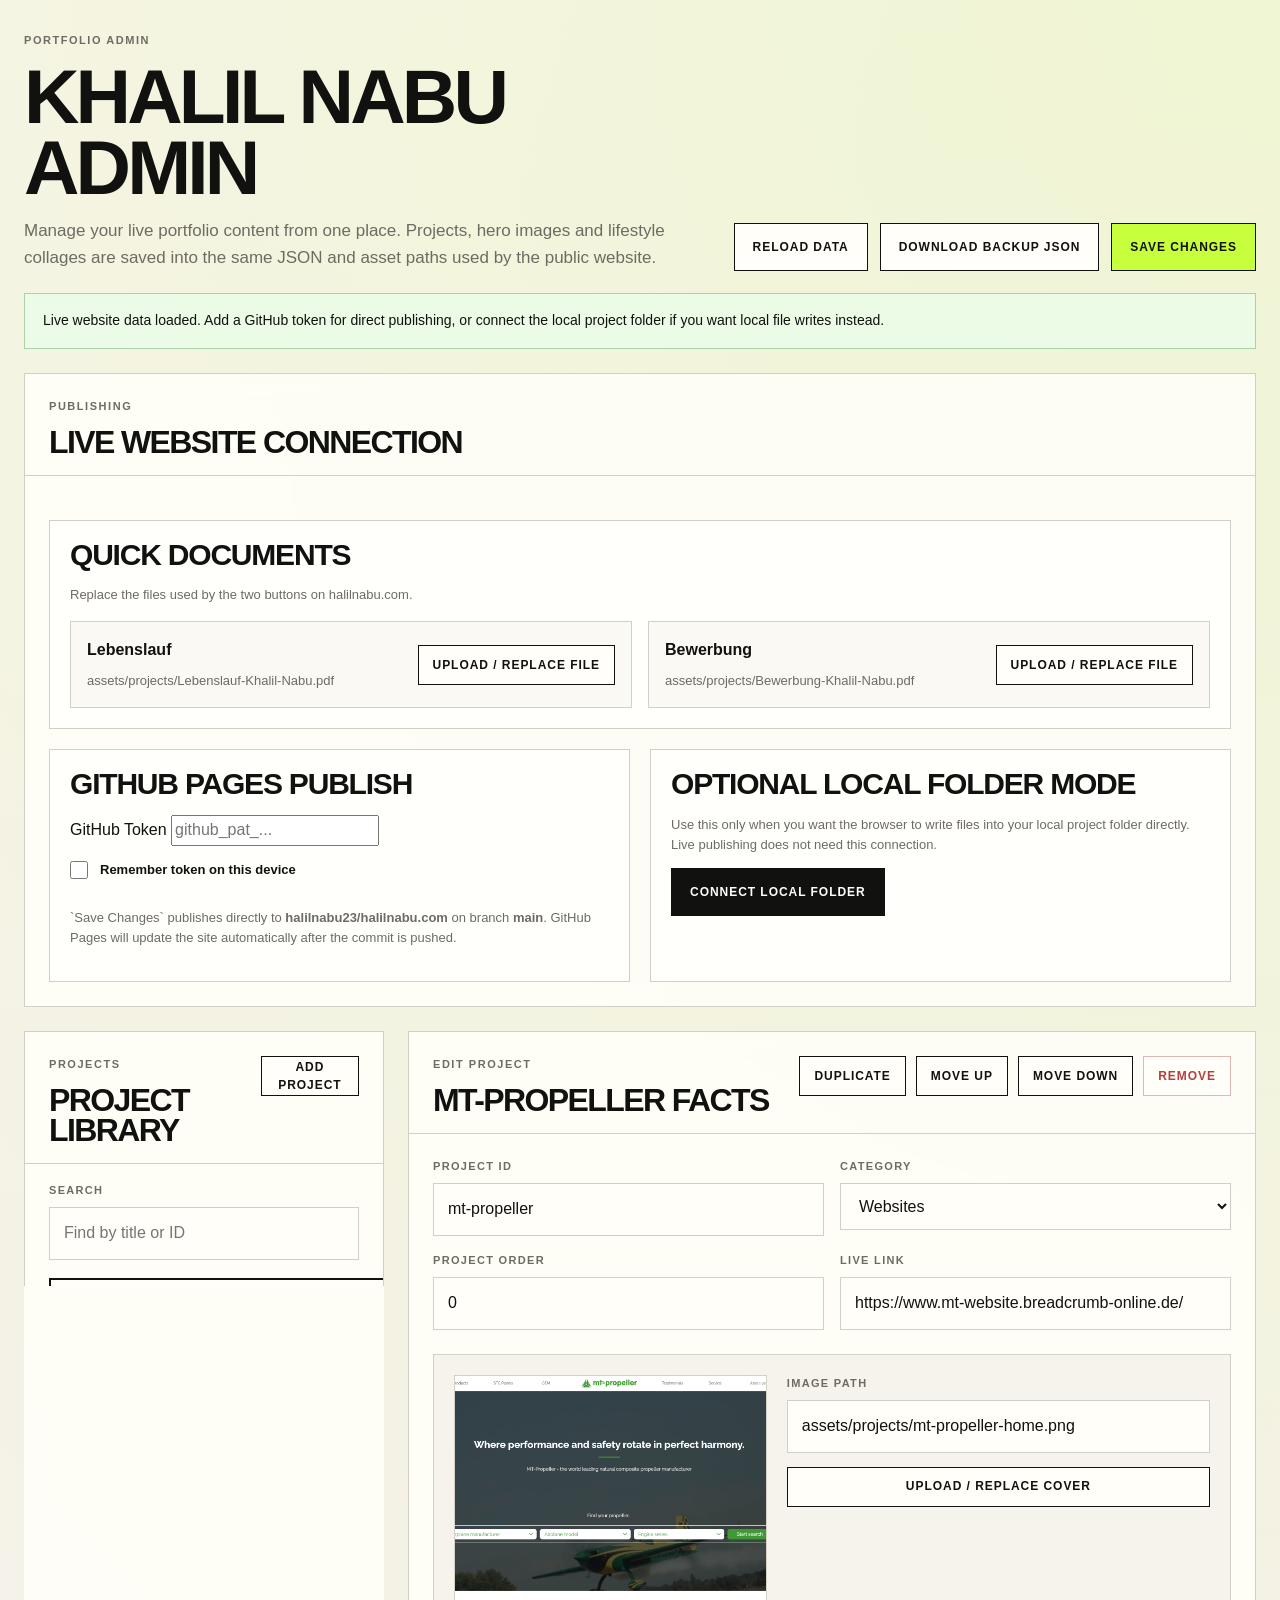
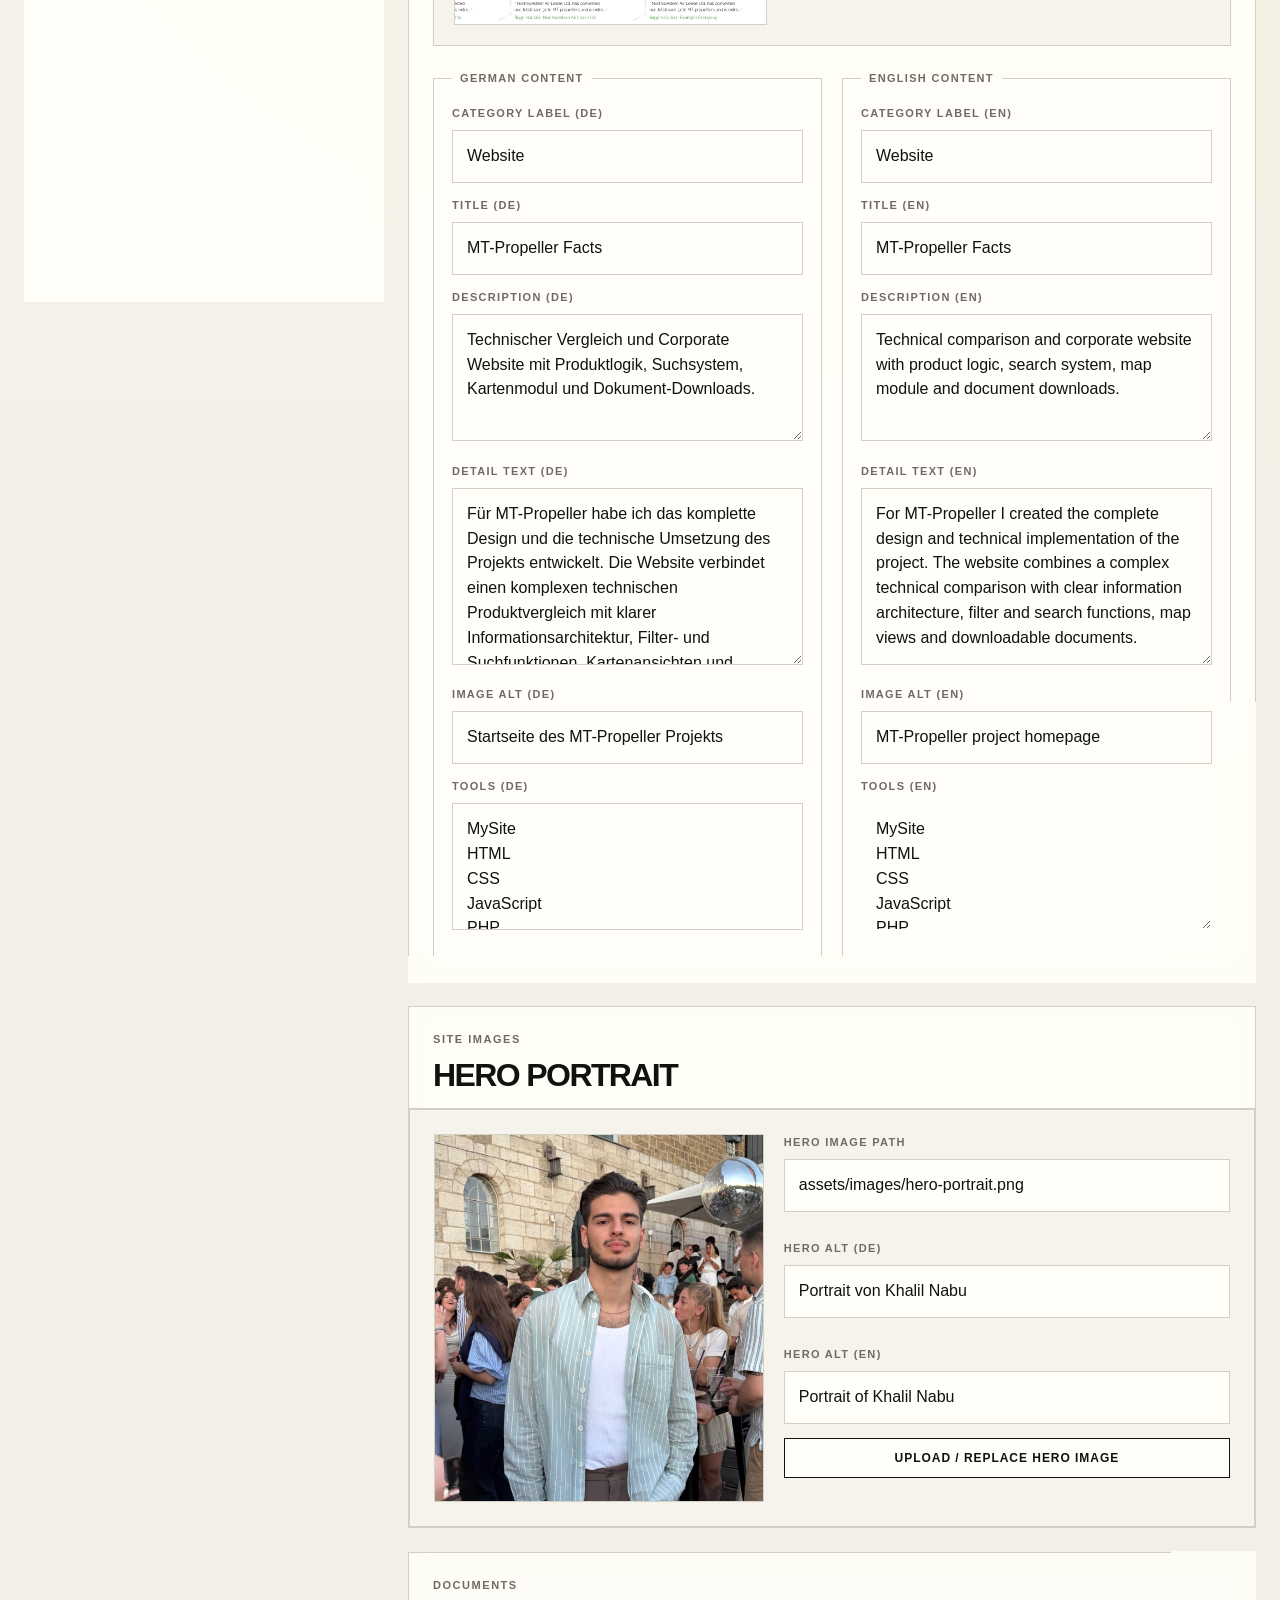
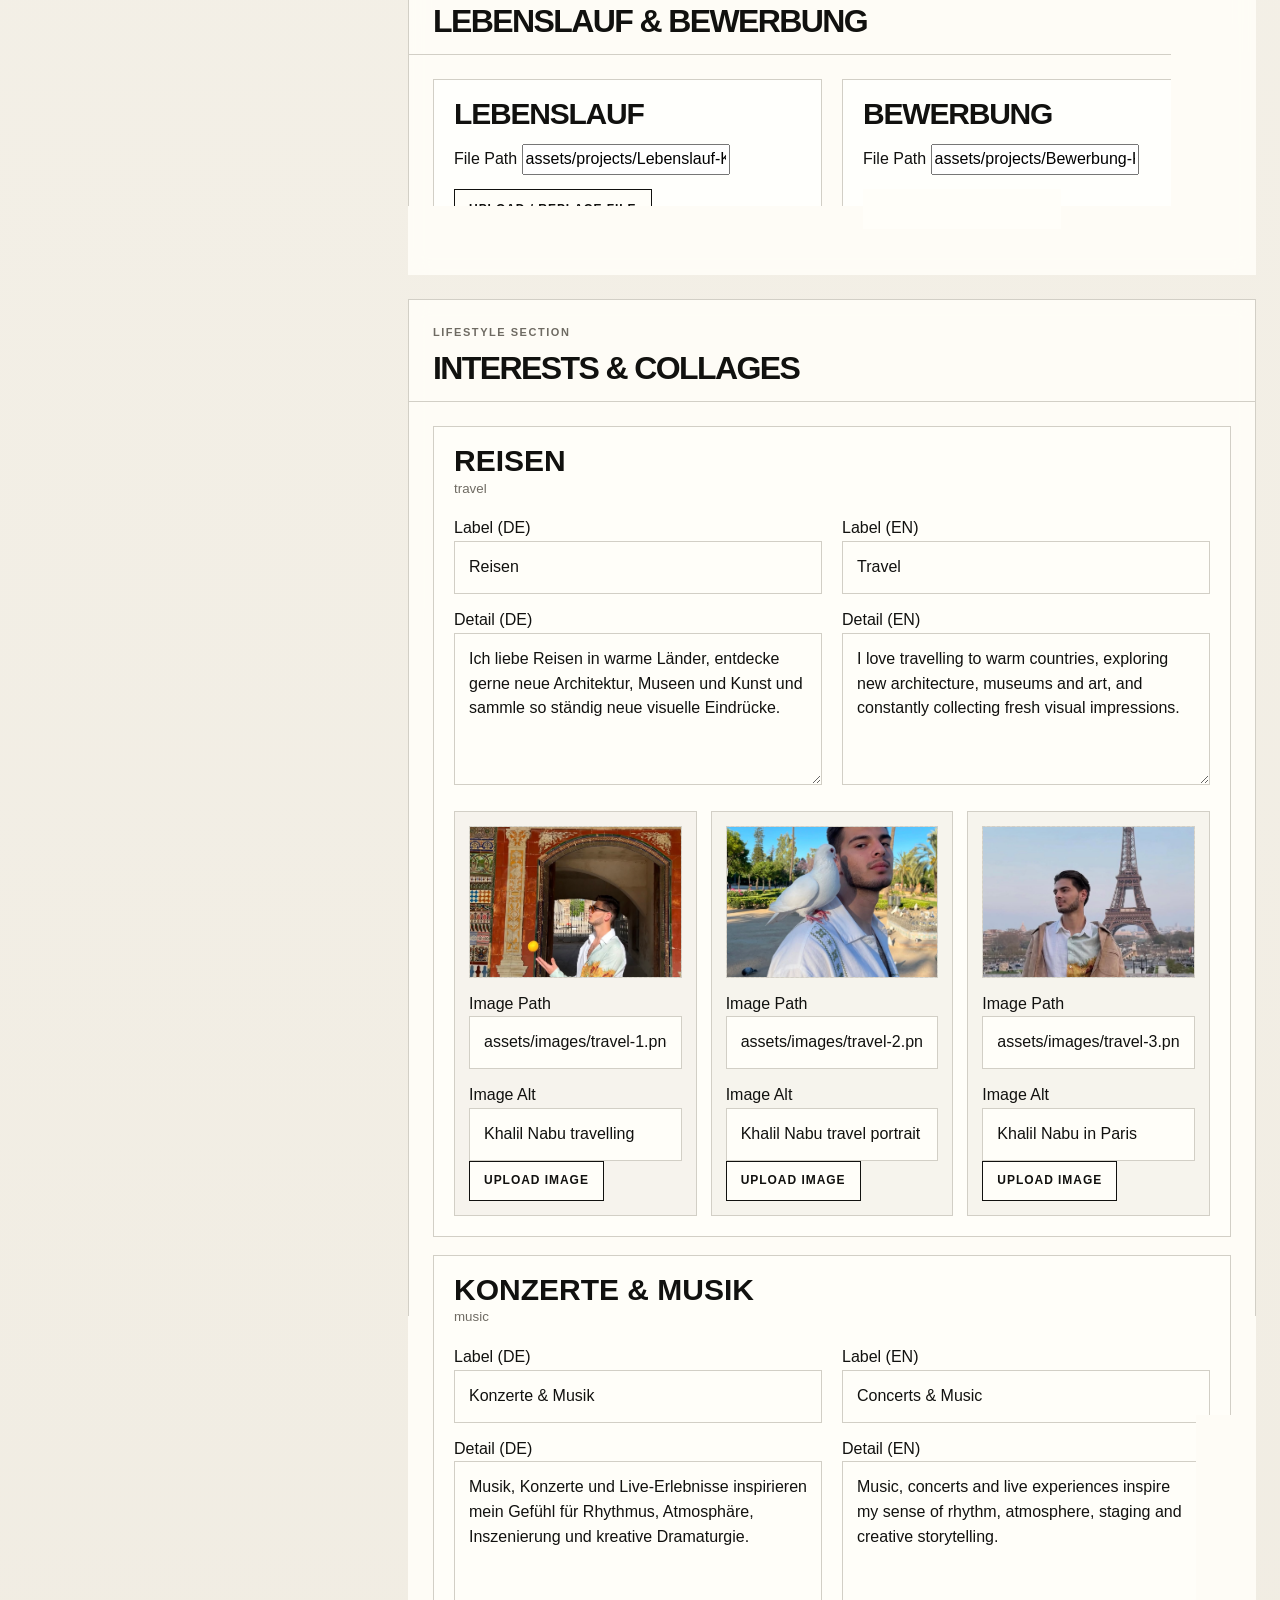
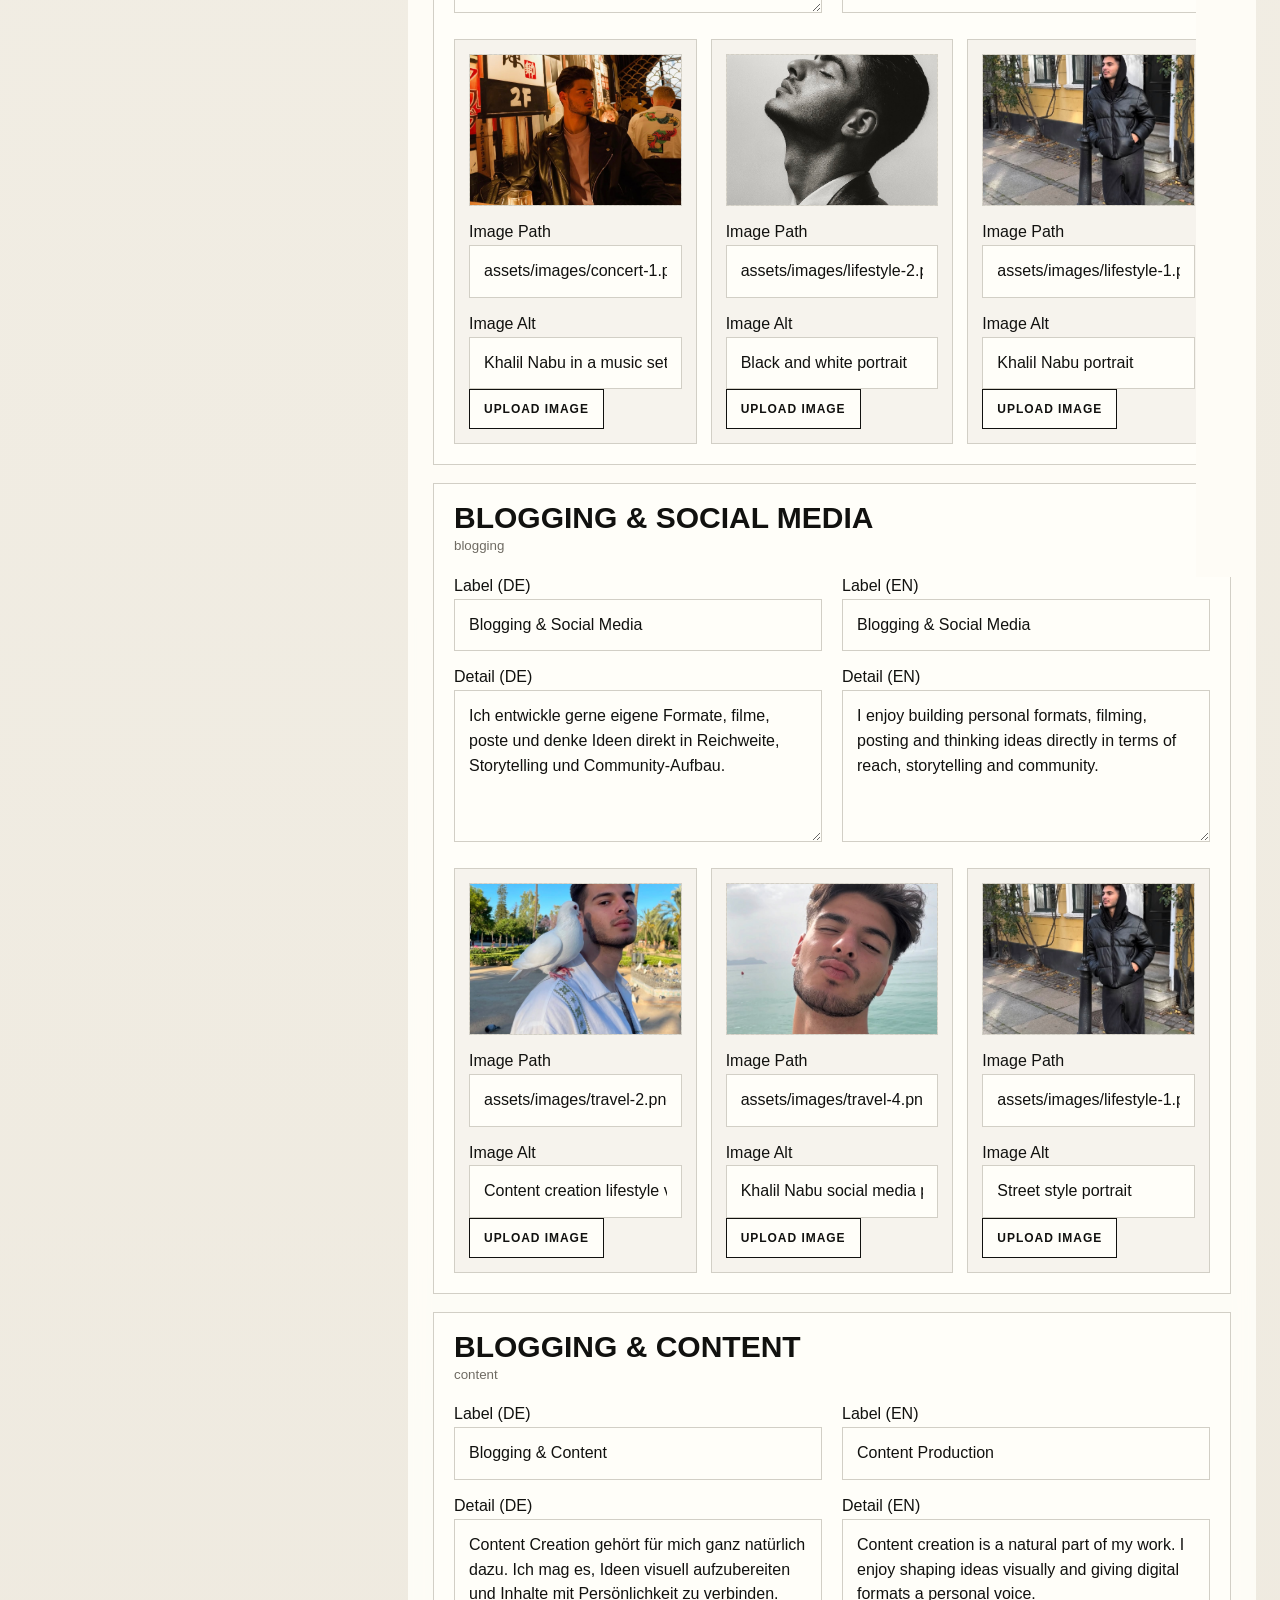
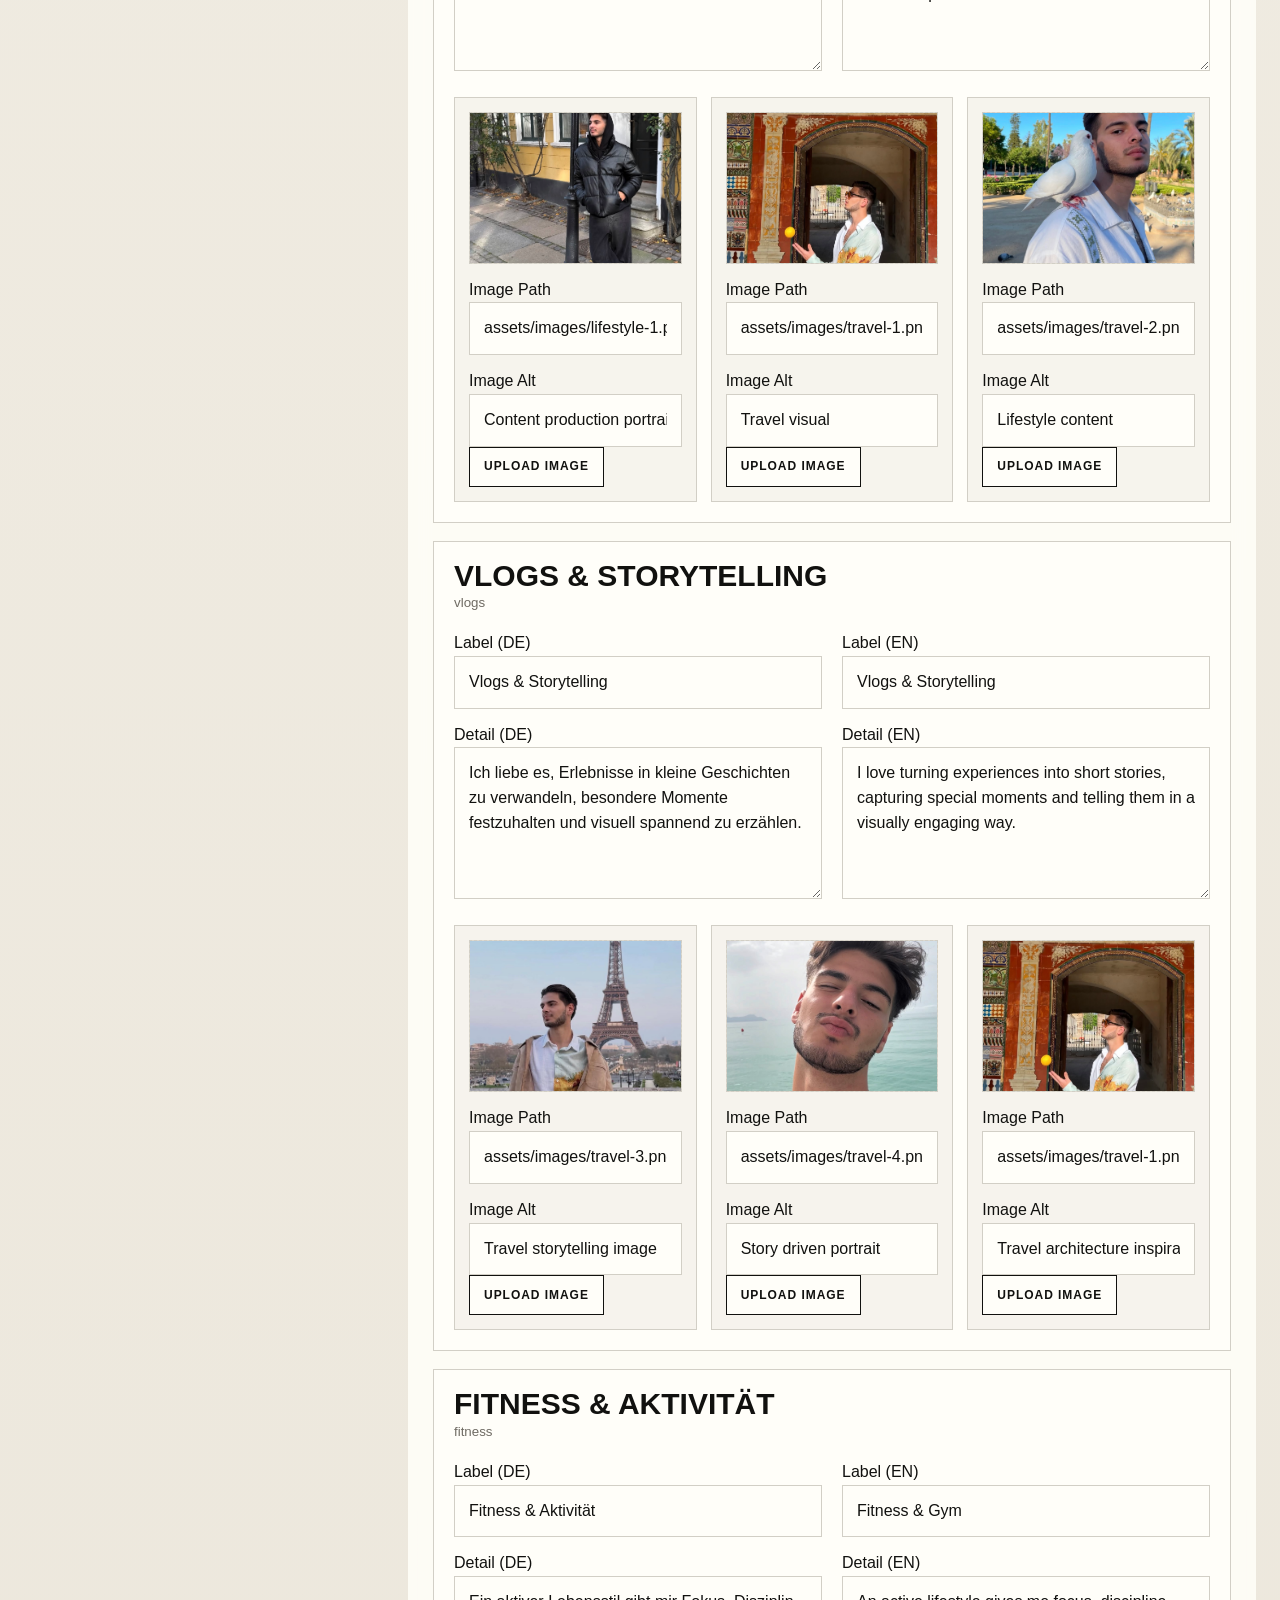
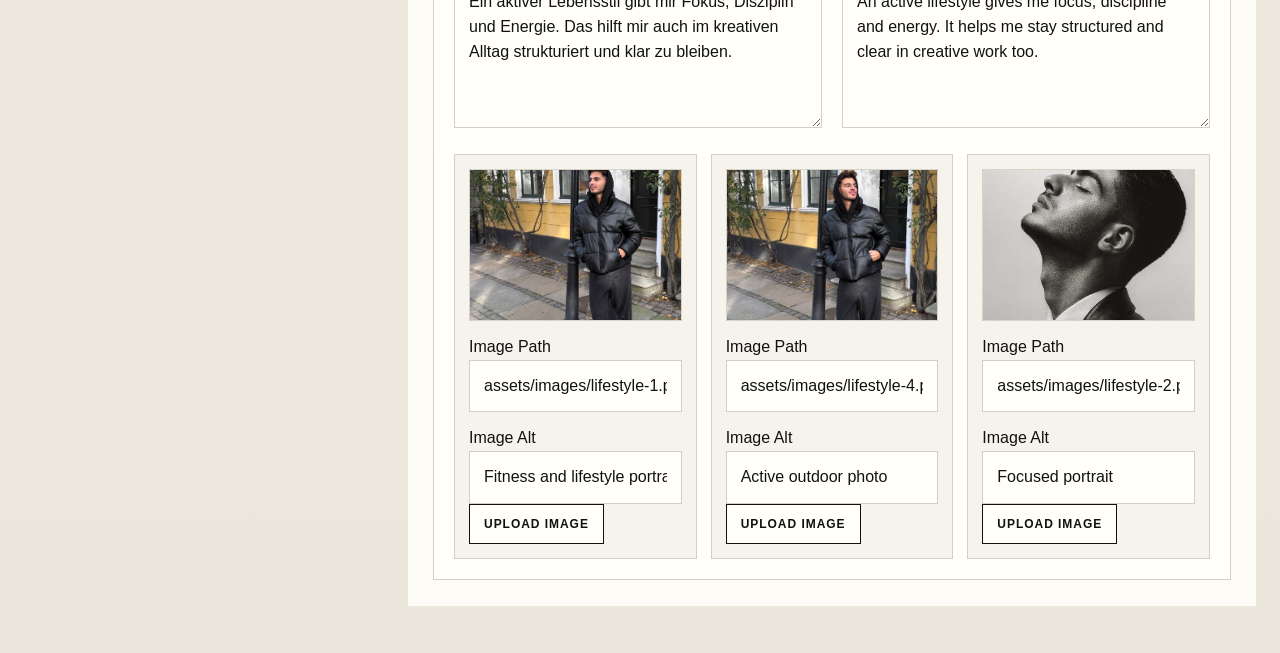
==== commit 19f4b086: "Improve admin document access" ====
--- a/admin/index.html
+++ b/admin/index.html
@@ -56,6 +56,33 @@
           </div>
         </div>
 
+        <div class="quick-documents-card">
+          <div class="quick-documents-header">
+            <div>
+              <p class="connection-title">Quick Documents</p>
+              <p class="admin-note">Replace the files used by the two buttons on halilnabu.com.</p>
+            </div>
+          </div>
+
+          <div class="quick-documents-grid">
+            <article class="quick-document-item">
+              <div>
+                <strong>Lebenslauf</strong>
+                <p class="quick-document-path" id="cv-file-quick-path">assets/projects/Lebenslauf-Khalil-Nabu.pdf</p>
+              </div>
+              <button class="admin-button admin-button-small" type="button" id="cv-file-upload-button-top">Upload / Replace File</button>
+            </article>
+
+            <article class="quick-document-item">
+              <div>
+                <strong>Bewerbung</strong>
+                <p class="quick-document-path" id="application-file-quick-path">assets/projects/Bewerbung-Khalil-Nabu.pdf</p>
+              </div>
+              <button class="admin-button admin-button-small" type="button" id="application-file-upload-button-top">Upload / Replace File</button>
+            </article>
+          </div>
+        </div>
+
         <div class="admin-connection-grid" id="connection-settings">
           <article class="connection-card">
             <p class="connection-title">GitHub Pages Publish</p>
@@ -255,7 +282,7 @@
           </div>
         </section>
 
-        <section class="admin-panel">
+        <section class="admin-panel" id="documents-panel">
           <div class="admin-panel-header">
             <div>
               <p class="panel-kicker">Documents</p>
--- a/css/admin.css
+++ b/css/admin.css
@@ -139,6 +139,53 @@
   padding: 24px;
 }
 
+.quick-documents-card {
+  margin: 20px 0;
+  padding: 20px;
+  border: 1px solid var(--line);
+  background: rgba(255, 255, 255, 0.72);
+}
+
+.quick-documents-header {
+  display: flex;
+  align-items: flex-start;
+  justify-content: space-between;
+  gap: 16px;
+  margin-bottom: 16px;
+}
+
+.quick-documents-header .admin-note {
+  margin: 8px 0 0;
+}
+
+.quick-documents-grid {
+  display: grid;
+  grid-template-columns: repeat(2, minmax(0, 1fr));
+  gap: 16px;
+}
+
+.quick-document-item {
+  display: flex;
+  align-items: center;
+  justify-content: space-between;
+  gap: 16px;
+  padding: 16px;
+  border: 1px solid var(--line);
+  background: rgba(249, 248, 241, 0.82);
+}
+
+.quick-document-item strong {
+  display: block;
+  font-size: 16px;
+}
+
+.quick-document-path {
+  margin: 8px 0 0;
+  color: var(--muted);
+  font-size: 13px;
+  word-break: break-word;
+}
+
 .connection-summary {
   display: flex;
   justify-content: space-between;
@@ -528,6 +575,7 @@
   .admin-header,
   .connection-summary,
   .admin-asset-card,
+  .quick-documents-grid,
   .admin-connection-grid,
   .documents-grid,
   .translation-grid,
@@ -542,4 +590,9 @@
   .panel-inline-actions {
     justify-content: flex-start;
   }
-}
+
+  .quick-document-item {
+    align-items: flex-start;
+    flex-direction: column;
+  }
+}
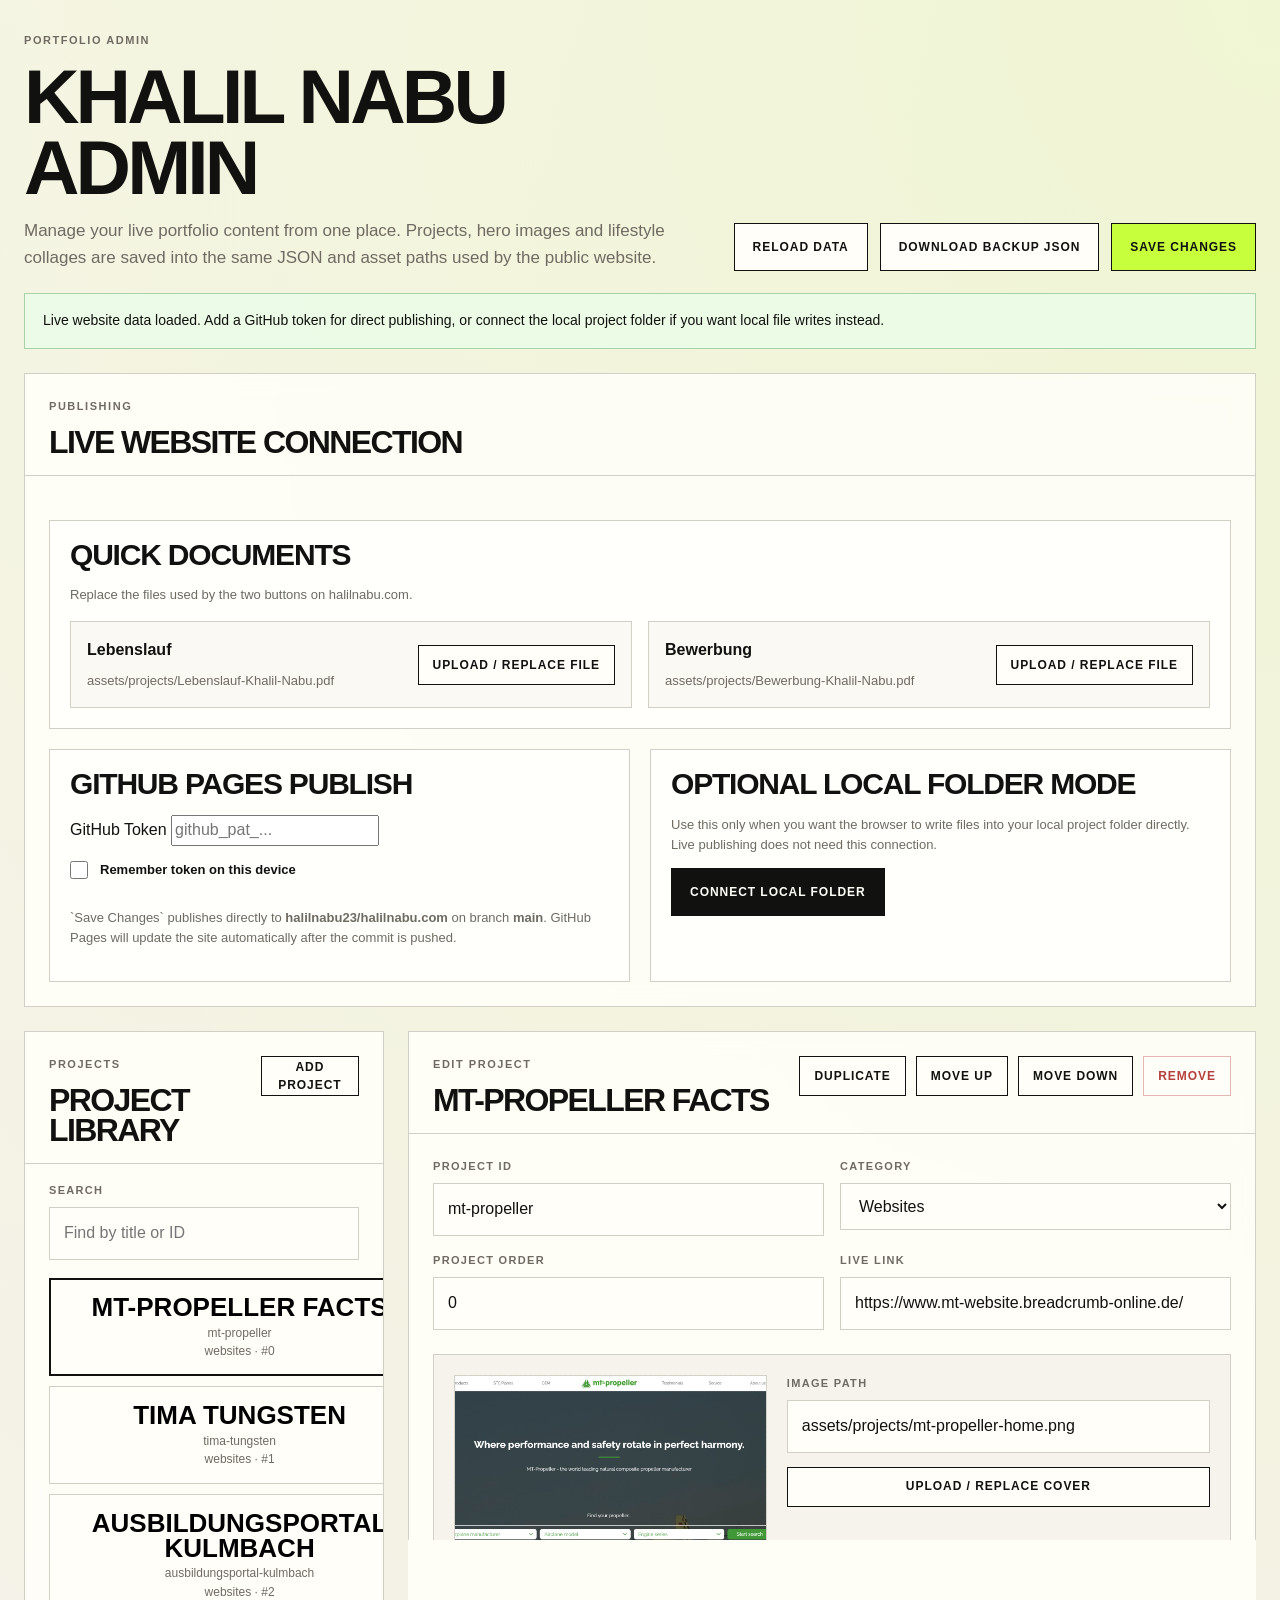
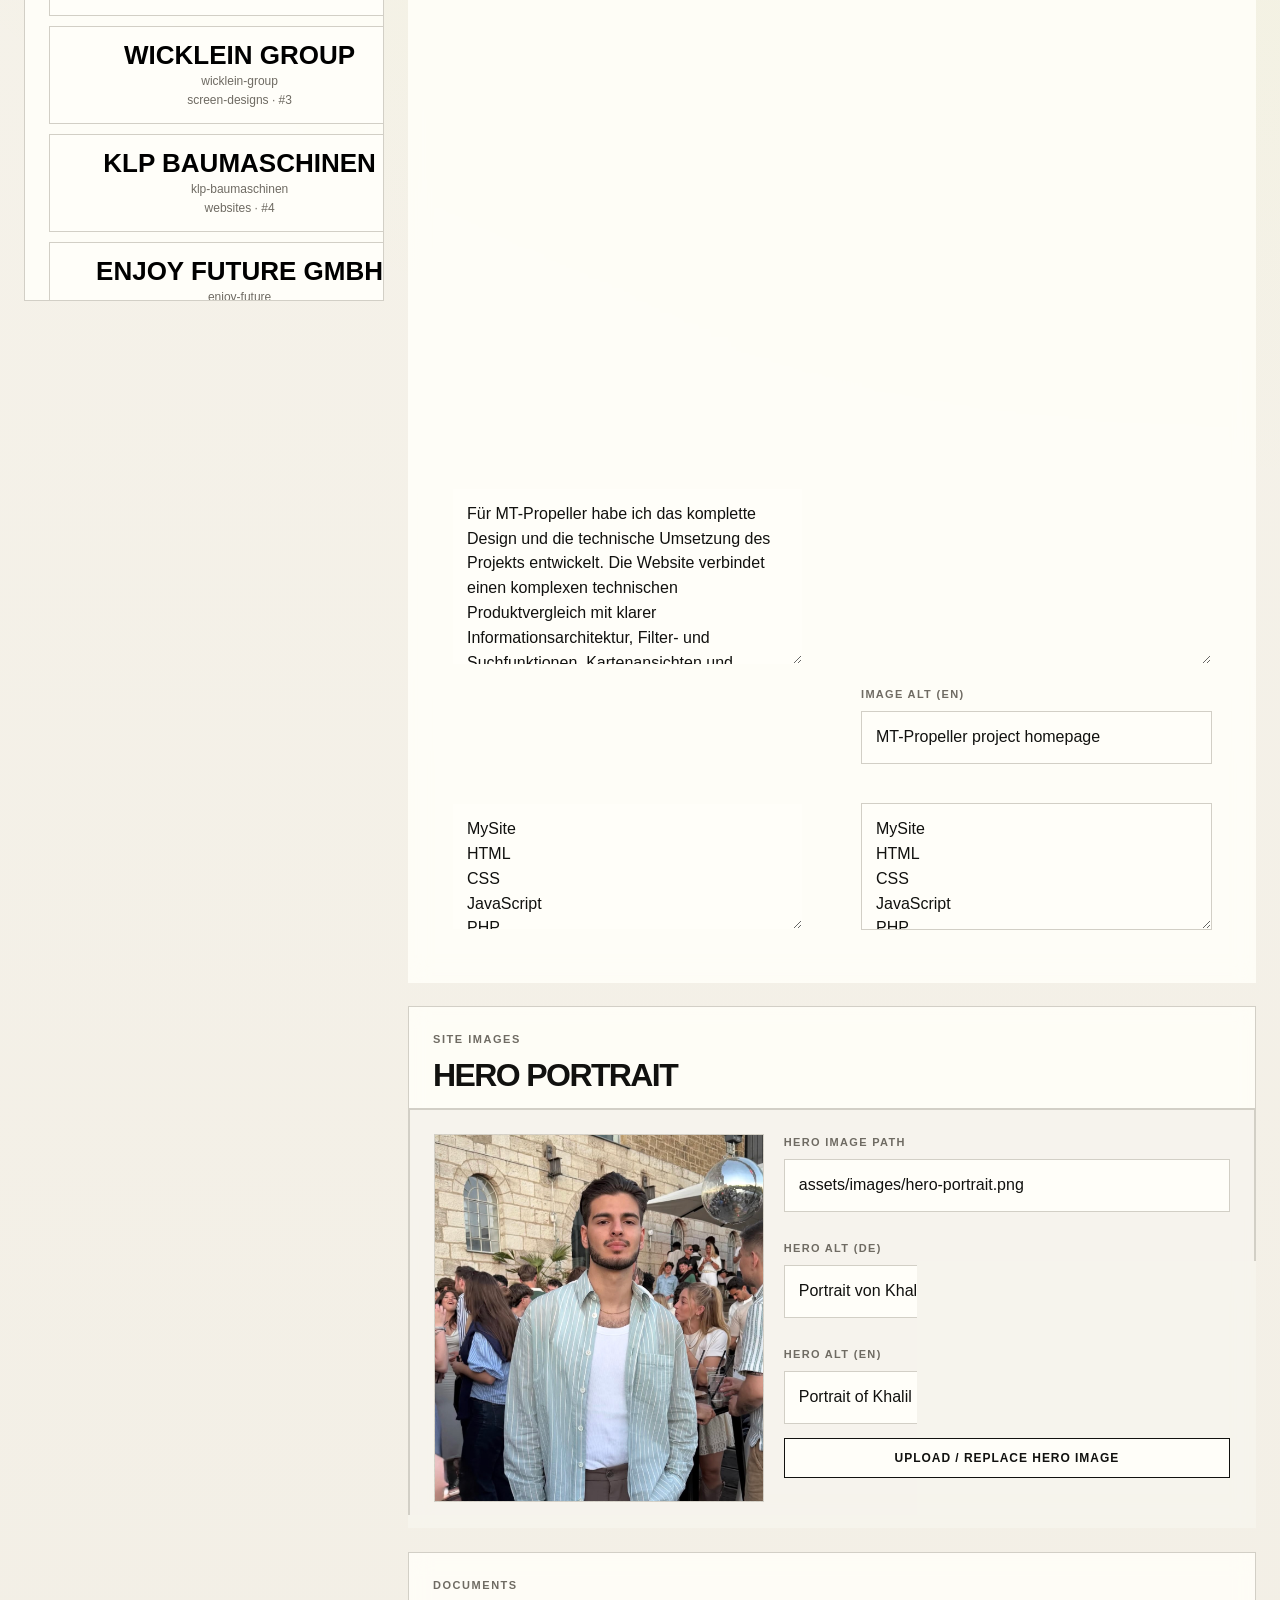
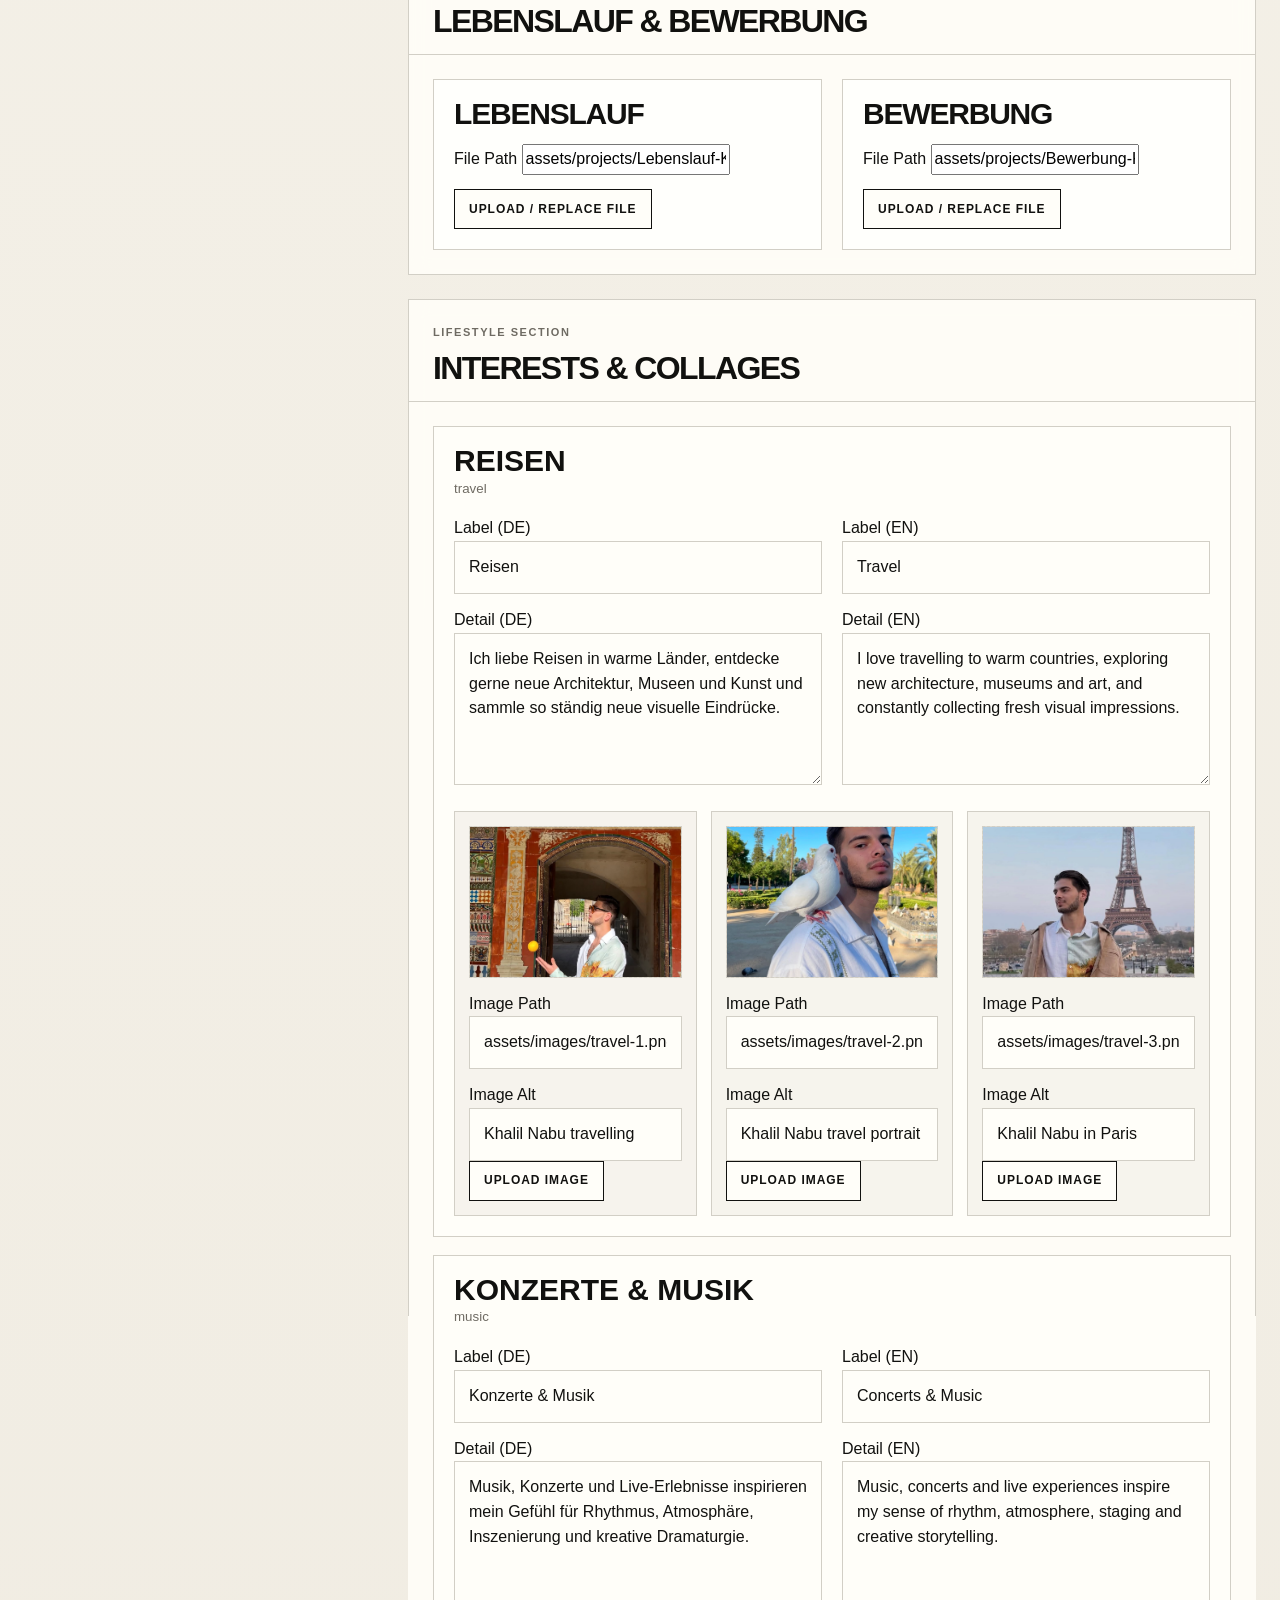
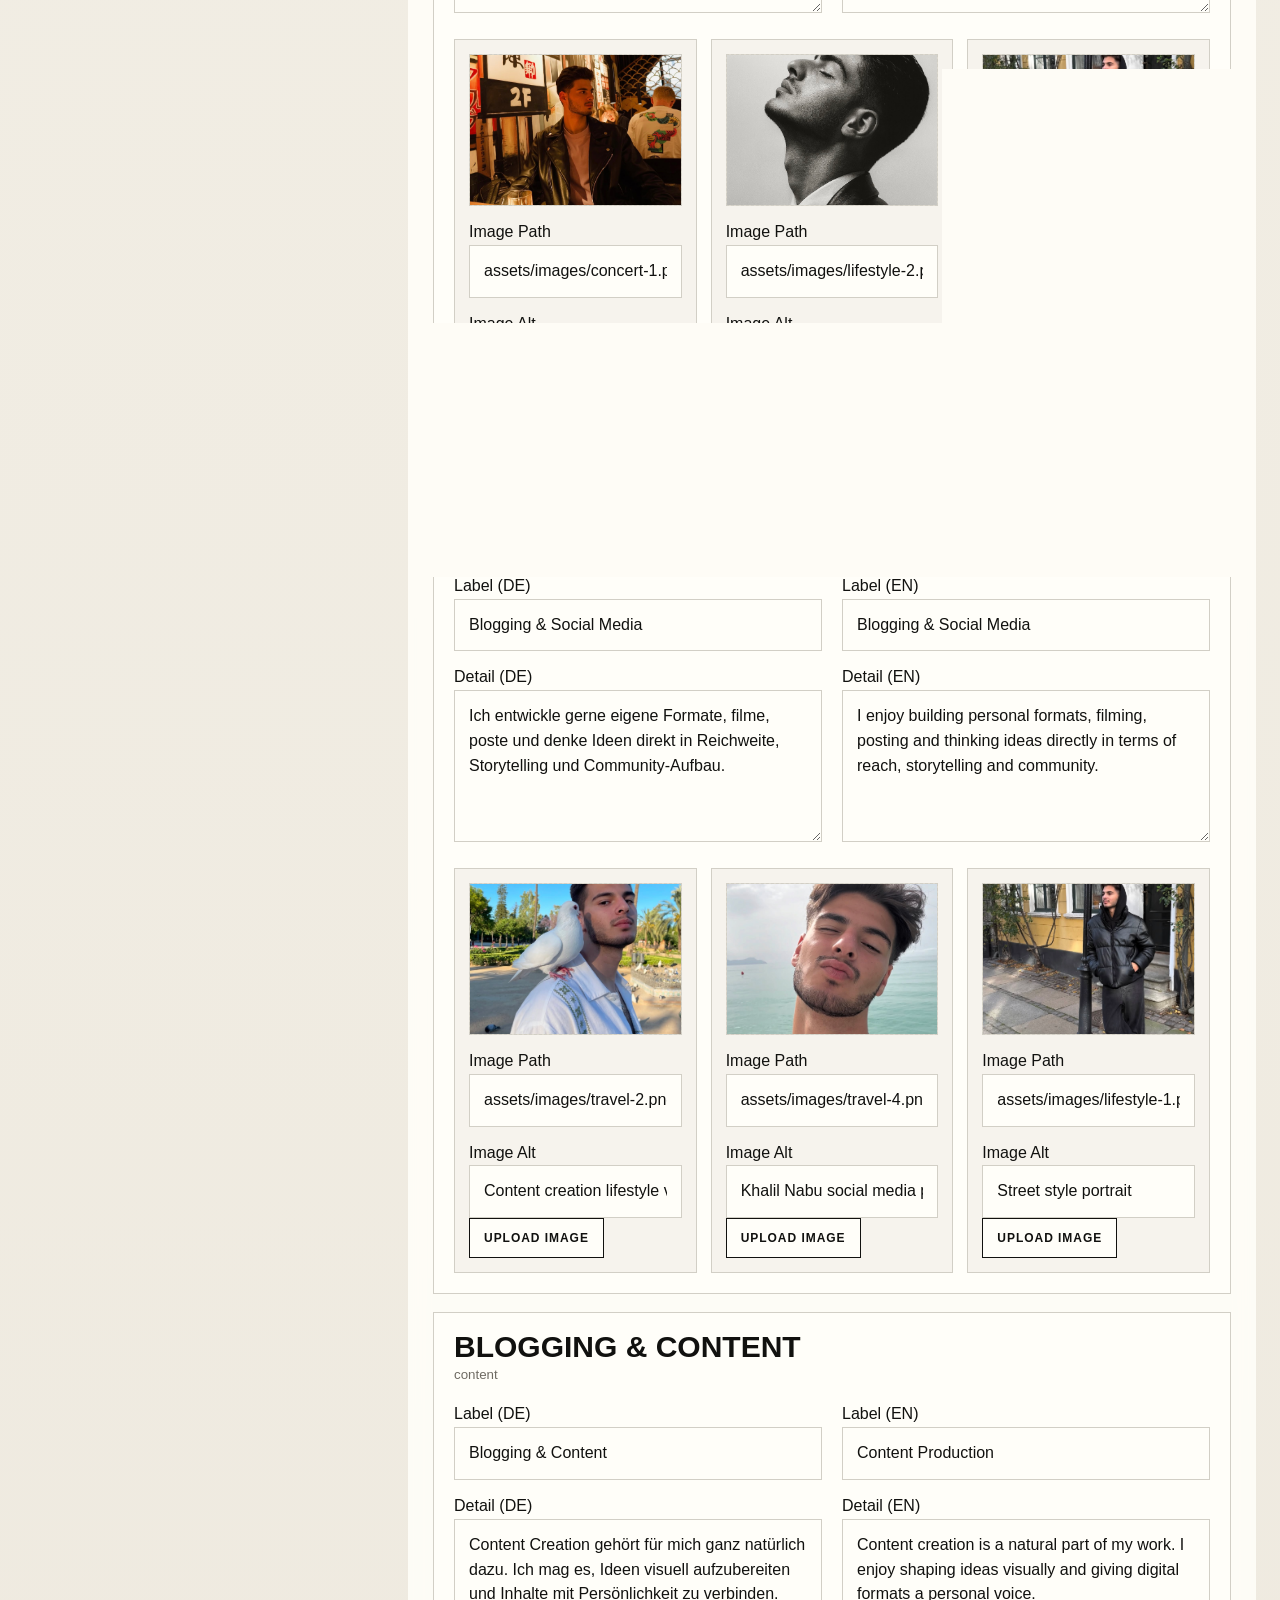
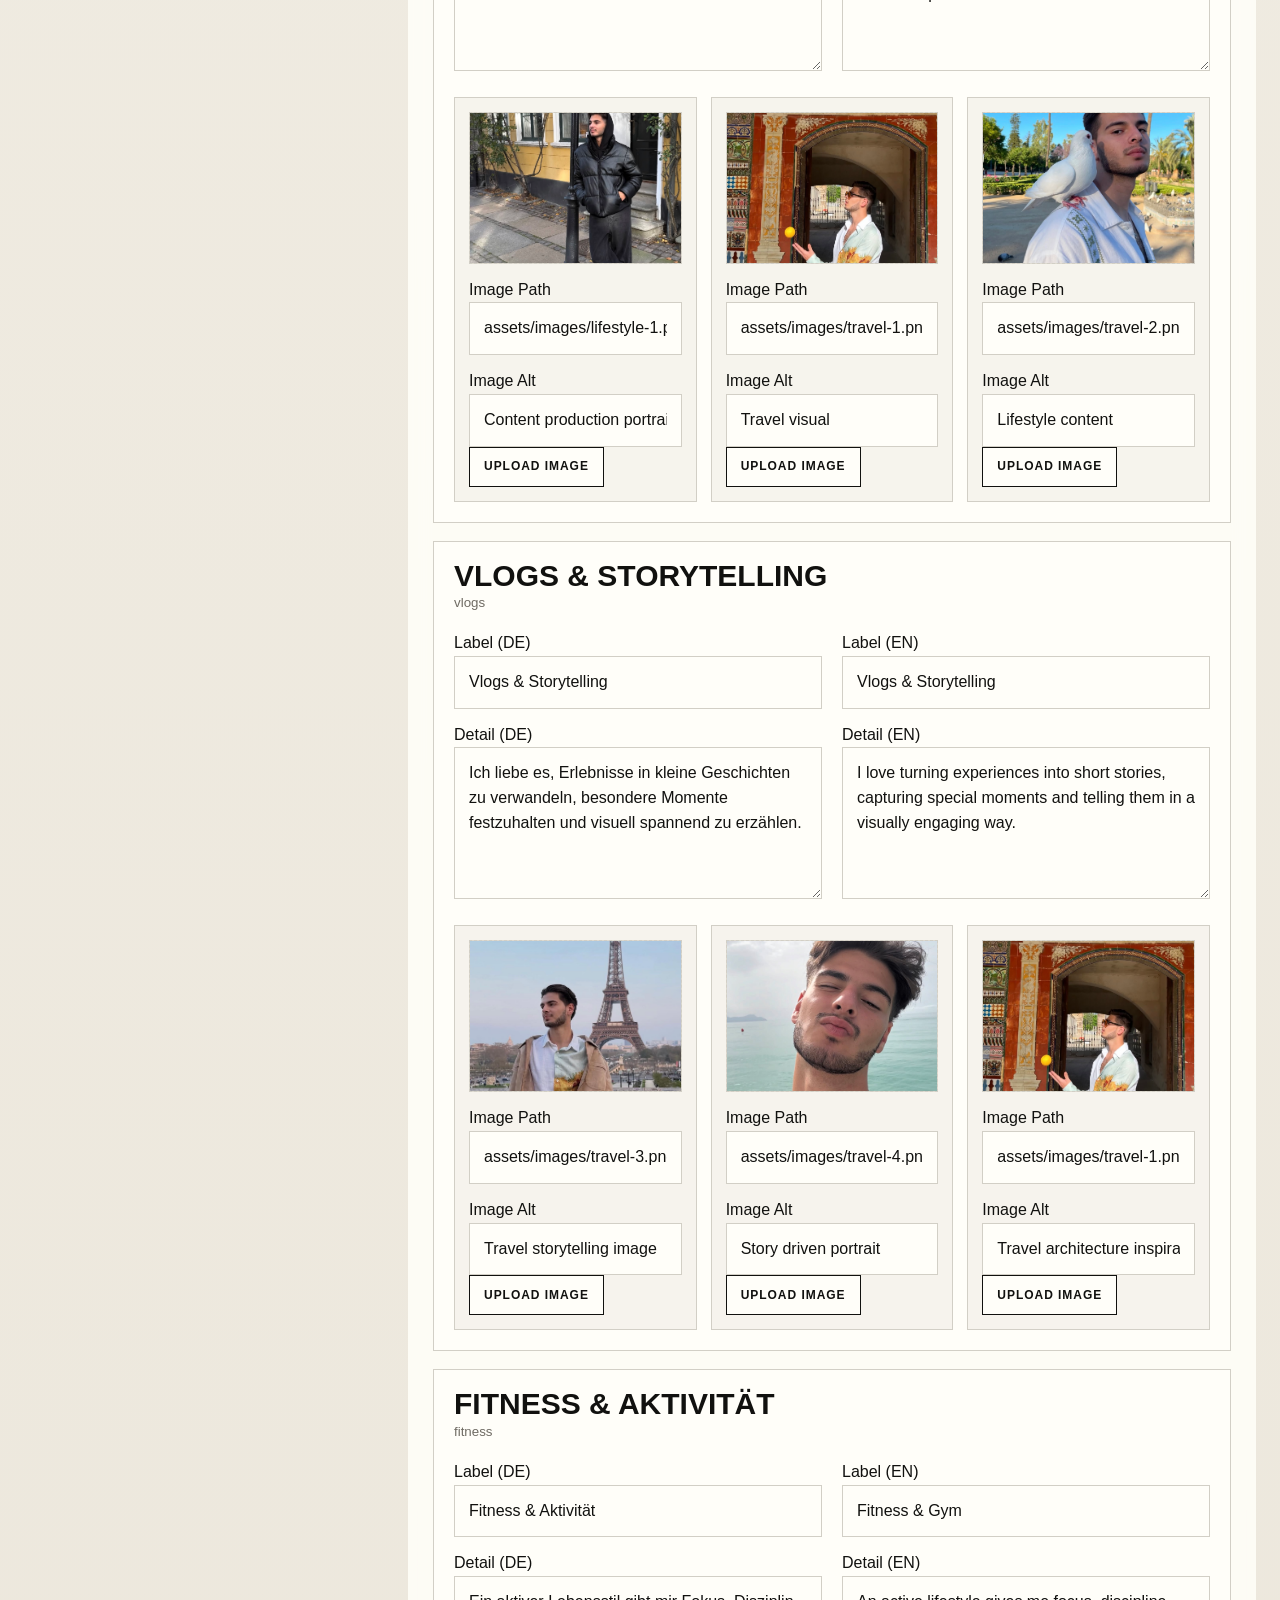
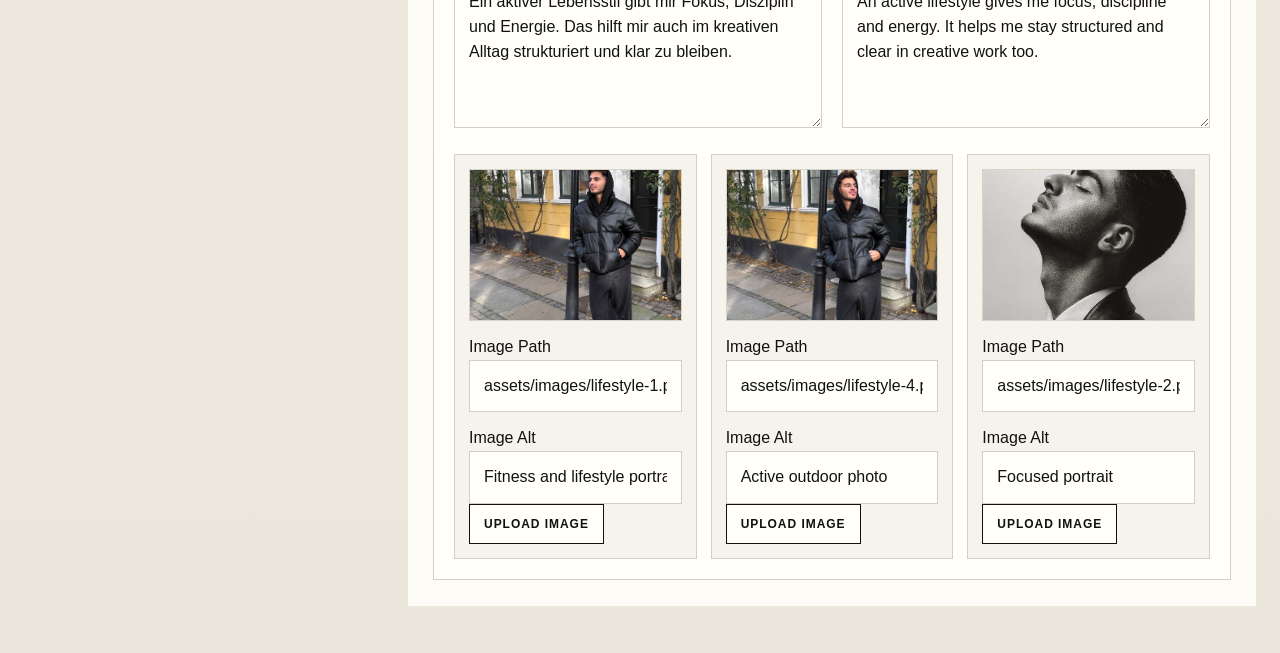
==== commit c82deb93: "Add KN favicon" ====
--- a/admin/index.html
+++ b/admin/index.html
@@ -6,6 +6,8 @@
   <meta name="description" content="Portfolio admin for khalilnaboo.com. Update projects, images and publish directly to the live site.">
   <meta name="theme-color" content="#111111">
   <title>Khalil Nabu Admin</title>
+  <link rel="icon" type="image/svg+xml" href="../assets/favicon.svg">
+  <link rel="shortcut icon" href="../assets/favicon.svg">
   <link rel="stylesheet" href="../css/admin.css">
   <script src="../js/admin.js" defer></script>
 </head>
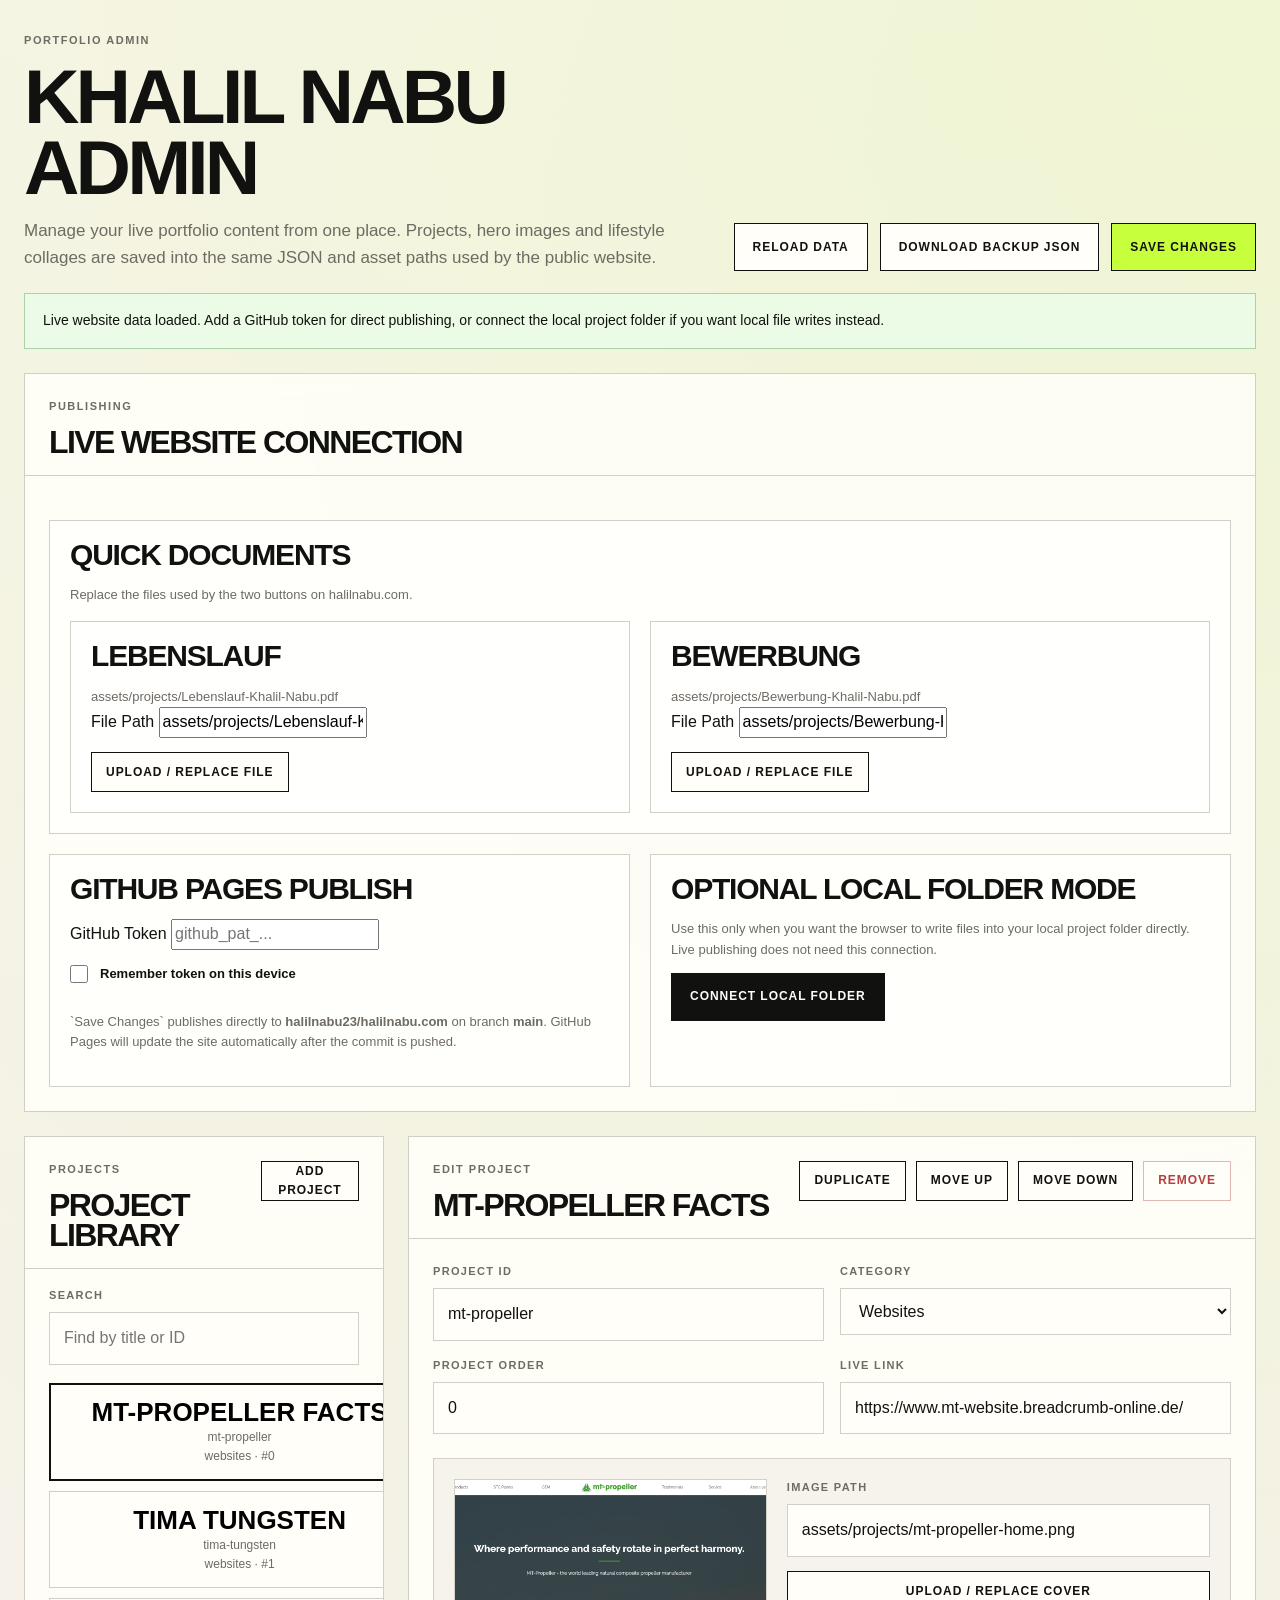
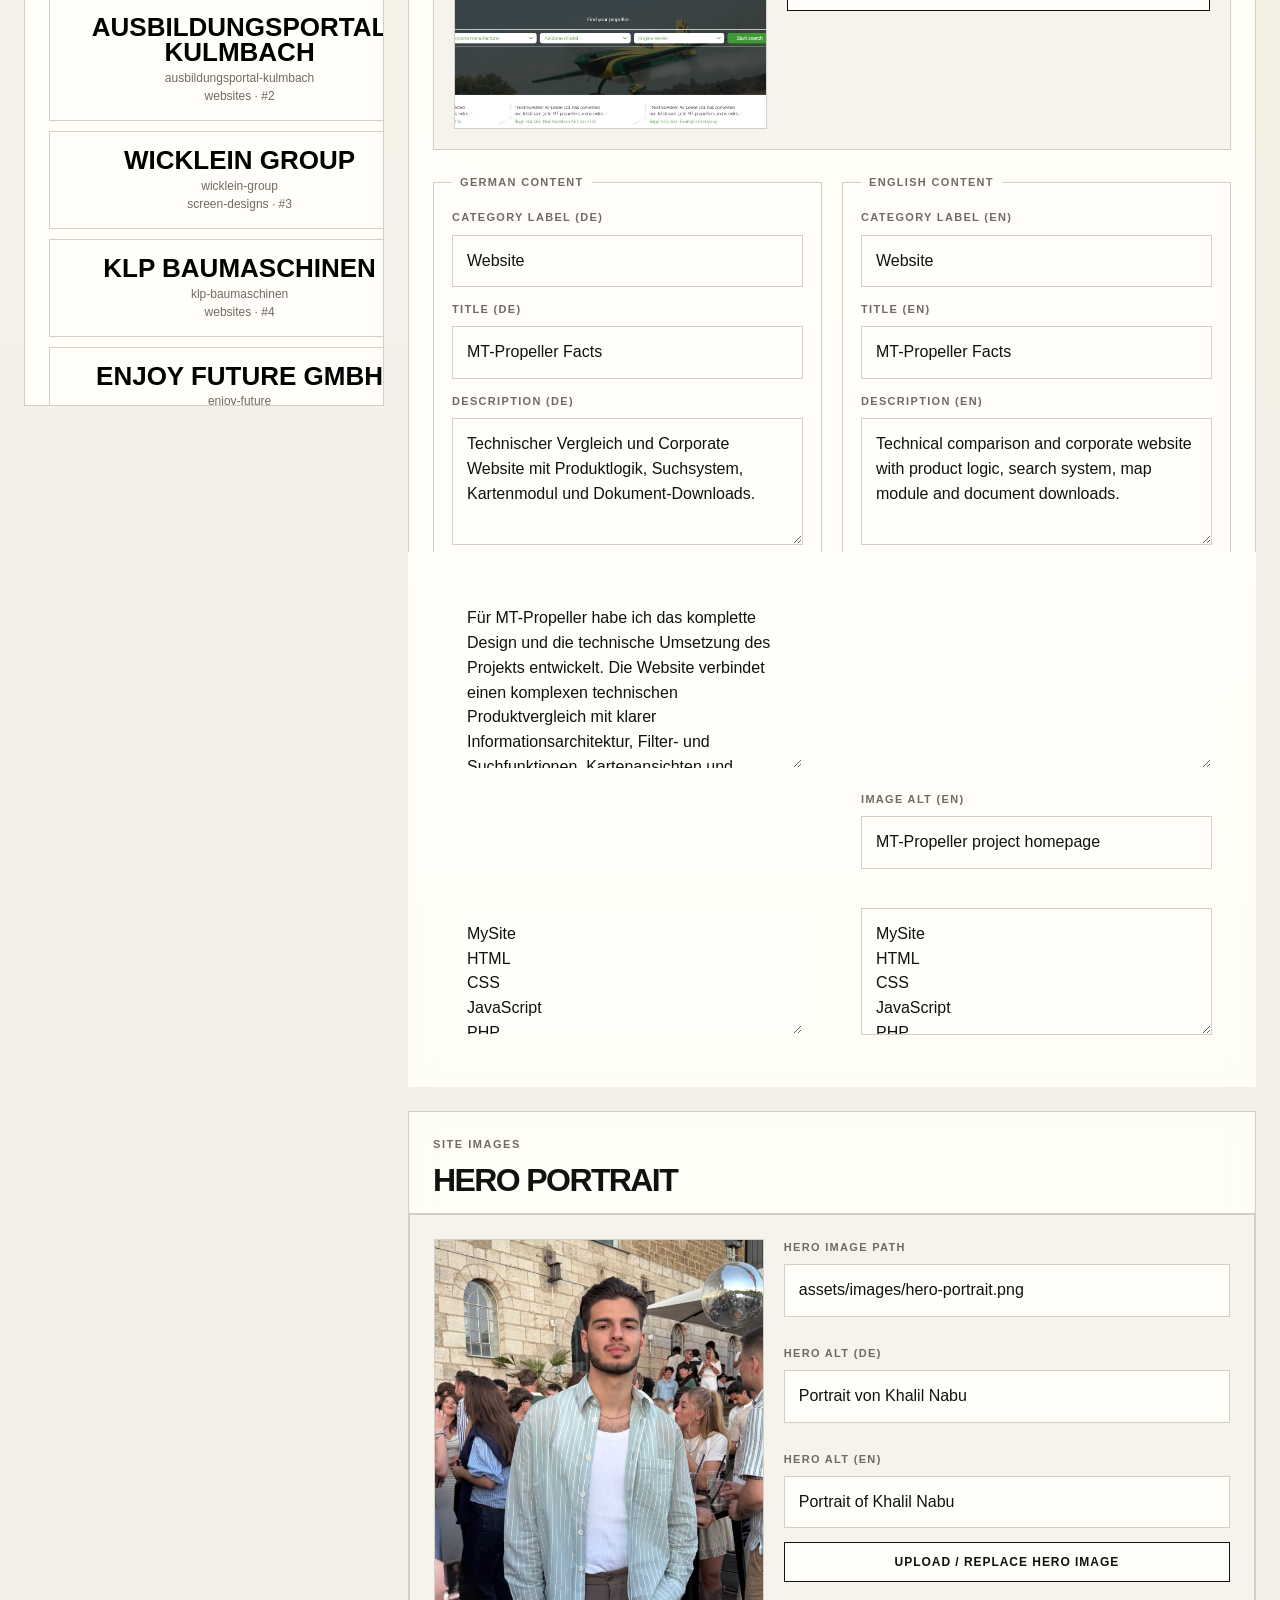
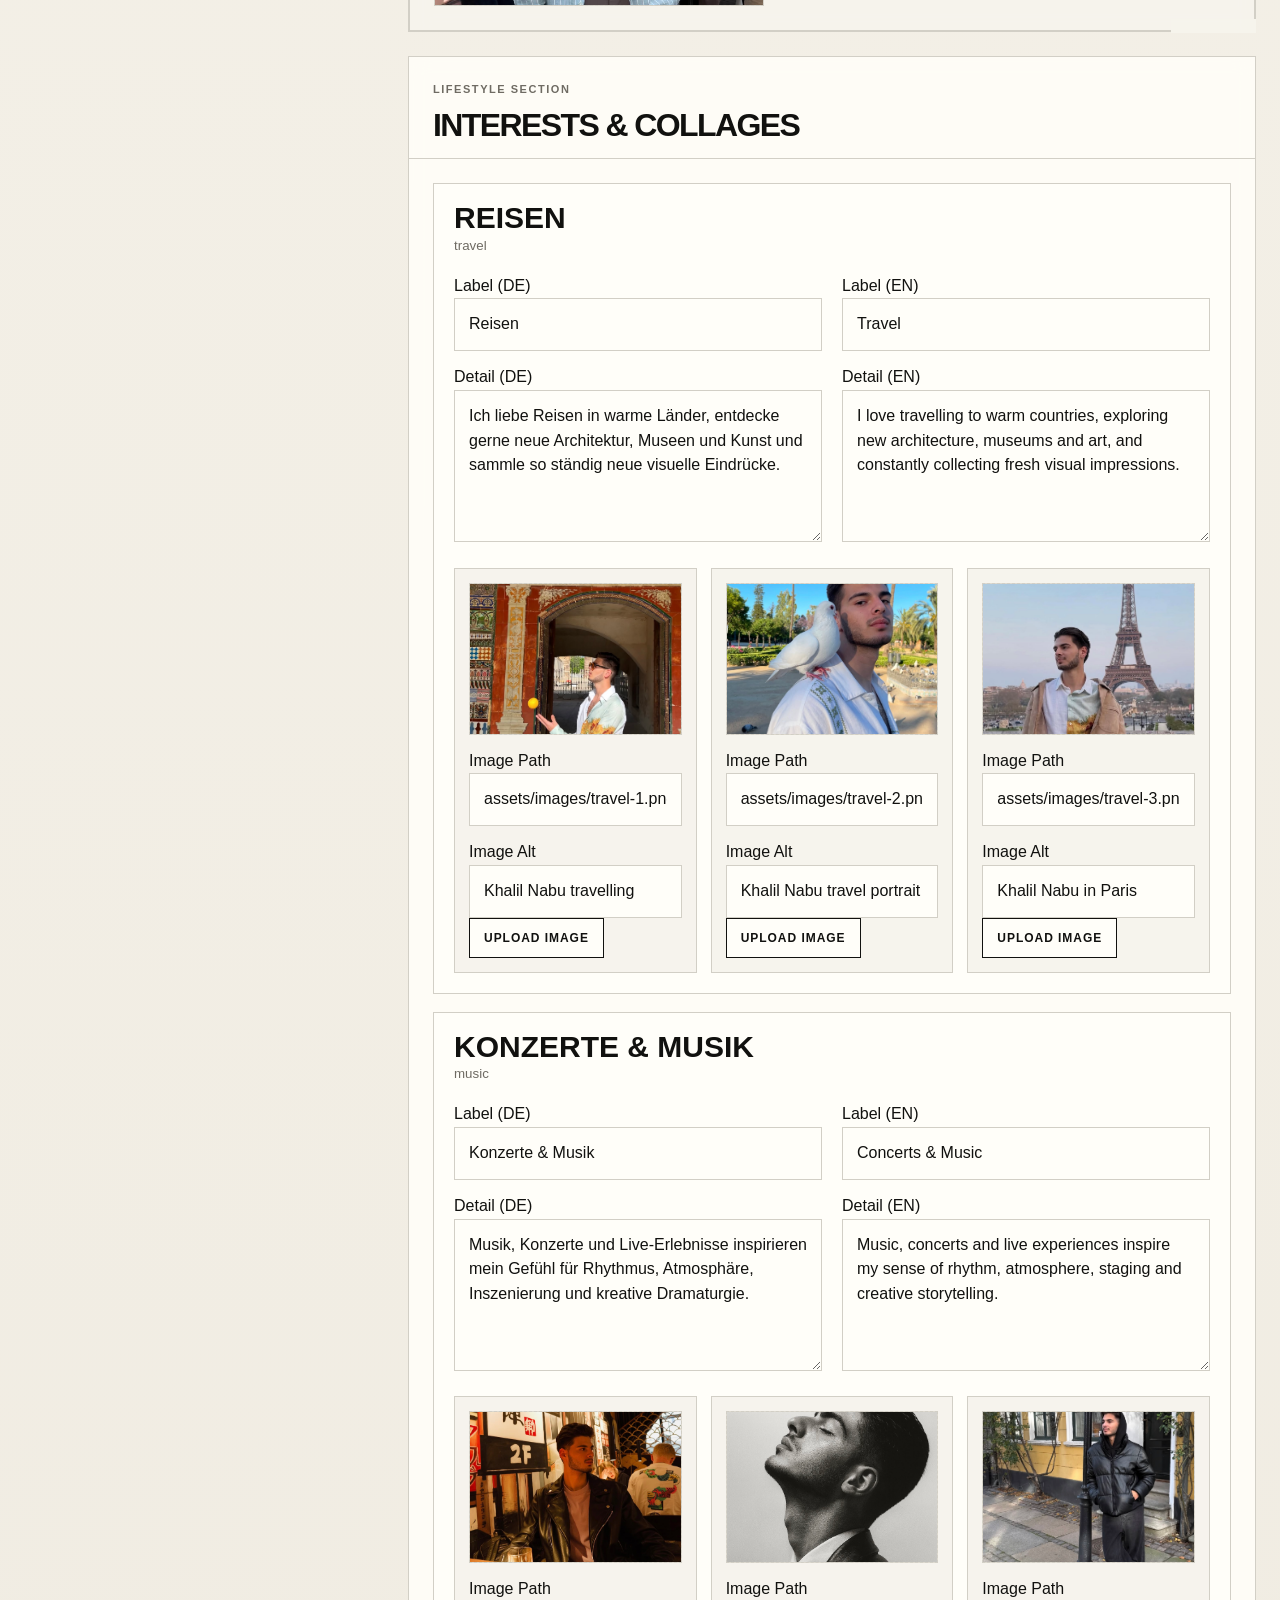
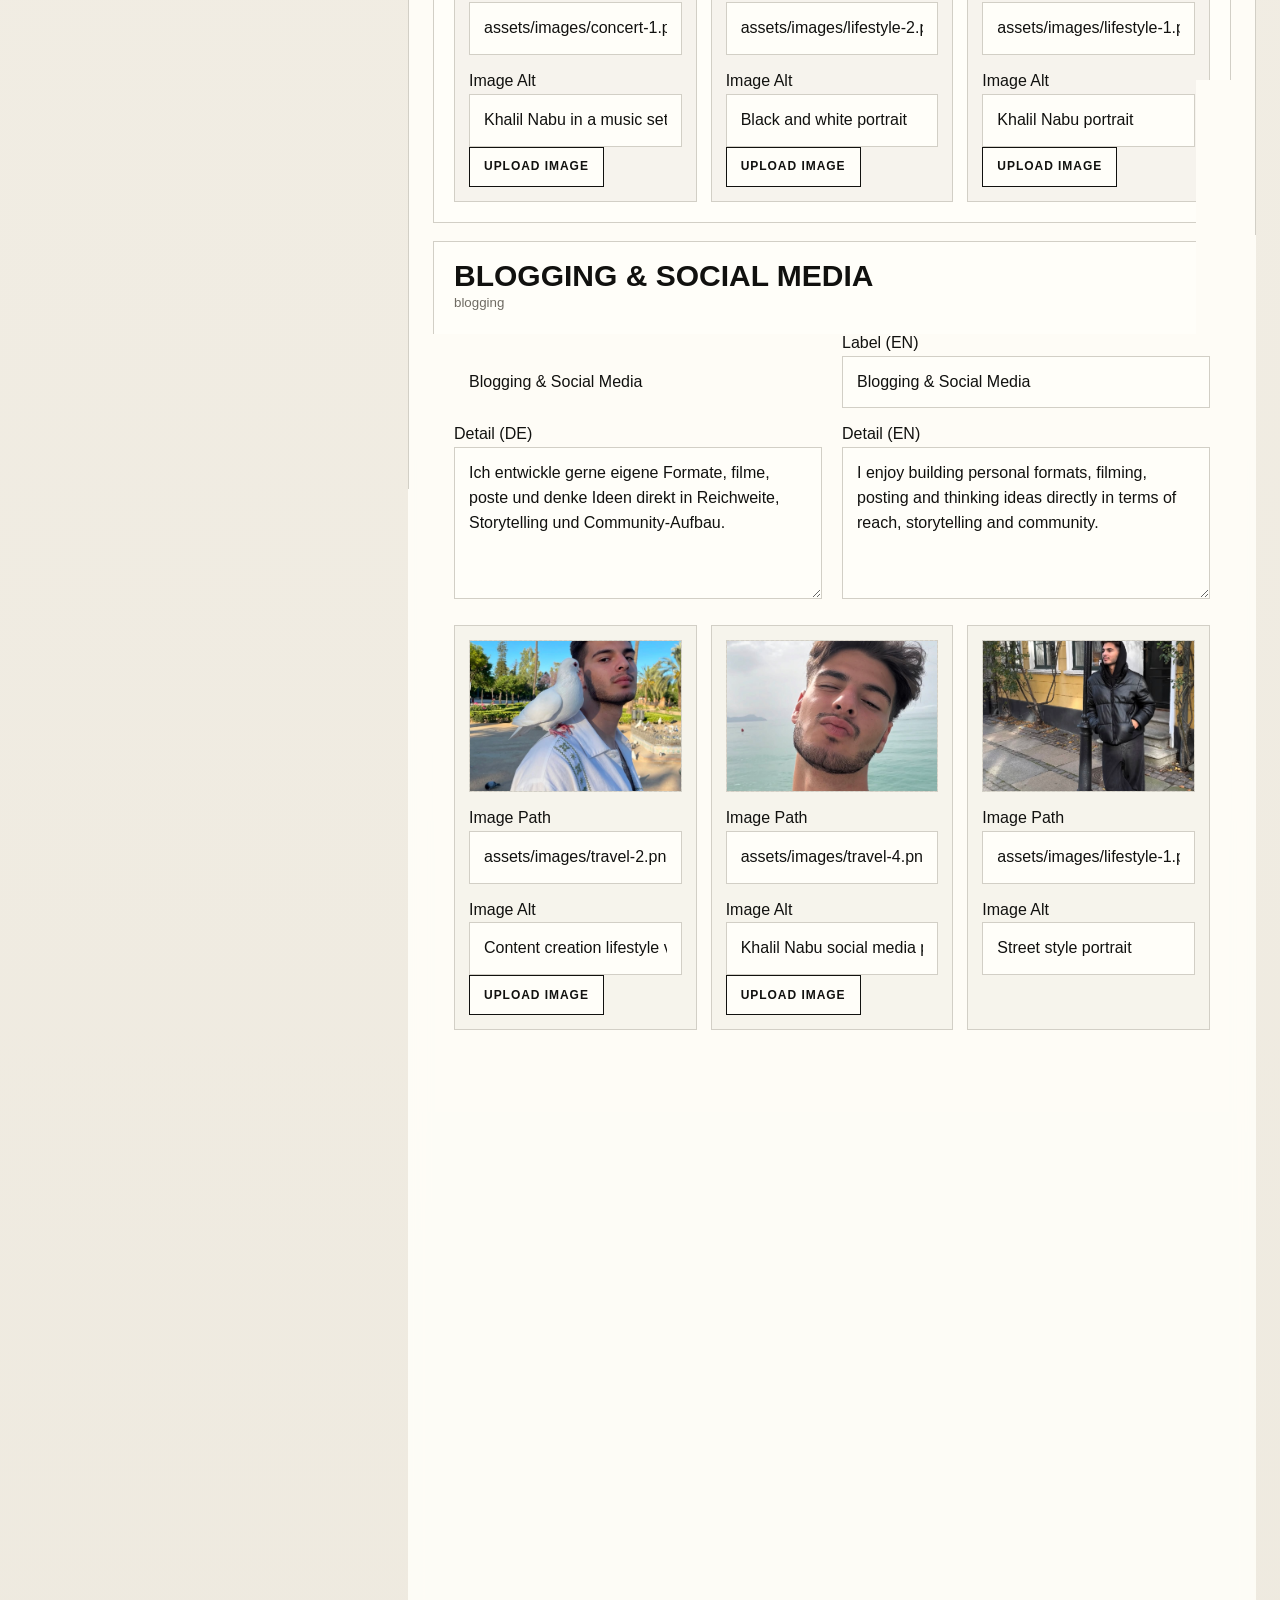
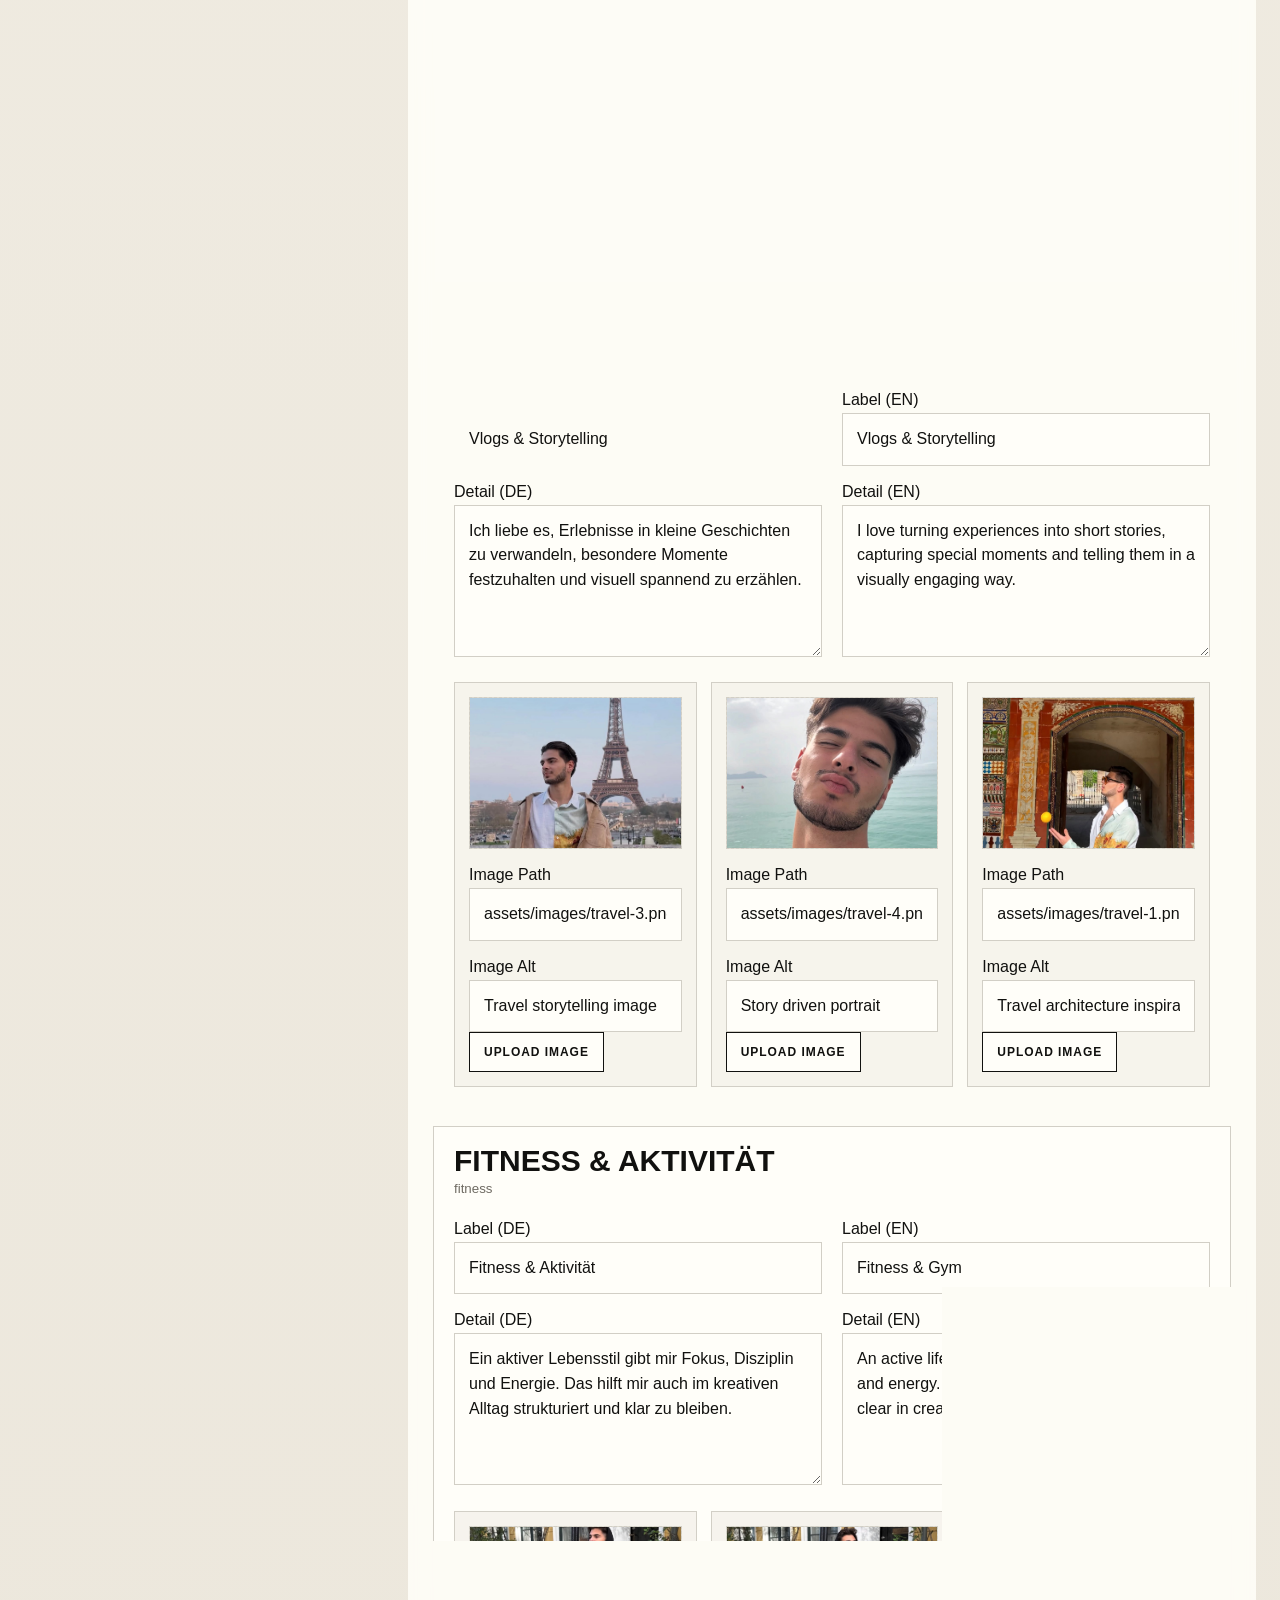
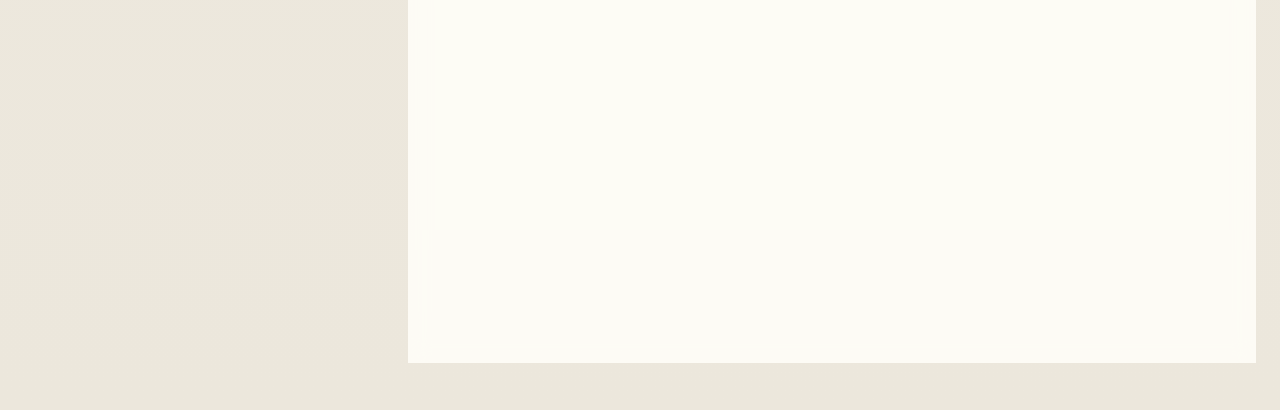
==== commit 83e1cb39: "Improve admin mobile layout" ====
--- a/admin/index.html
+++ b/admin/index.html
@@ -66,21 +66,31 @@
             </div>
           </div>
 
-          <div class="quick-documents-grid">
-            <article class="quick-document-item">
-              <div>
-                <strong>Lebenslauf</strong>
-                <p class="quick-document-path" id="cv-file-quick-path">assets/projects/Lebenslauf-Khalil-Nabu.pdf</p>
+          <div class="documents-grid documents-grid-compact">
+            <article class="document-card">
+              <p class="connection-title">Lebenslauf</p>
+              <p class="quick-document-path" id="cv-file-quick-path">assets/projects/Lebenslauf-Khalil-Nabu.pdf</p>
+              <label>
+                <span>File Path</span>
+                <input type="text" id="cv-file-path-input" placeholder="assets/projects/Lebenslauf-Khalil-Nabu.pdf">
+              </label>
+              <div class="connection-card-actions connection-card-actions-start">
+                <button class="admin-button admin-button-small" type="button" id="cv-file-upload-button">Upload / Replace File</button>
+                <input type="file" id="cv-file-input" accept=".pdf,.doc,.docx" hidden>
               </div>
-              <button class="admin-button admin-button-small" type="button" id="cv-file-upload-button-top">Upload / Replace File</button>
             </article>
 
-            <article class="quick-document-item">
-              <div>
-                <strong>Bewerbung</strong>
-                <p class="quick-document-path" id="application-file-quick-path">assets/projects/Bewerbung-Khalil-Nabu.pdf</p>
+            <article class="document-card">
+              <p class="connection-title">Bewerbung</p>
+              <p class="quick-document-path" id="application-file-quick-path">assets/projects/Bewerbung-Khalil-Nabu.pdf</p>
+              <label>
+                <span>File Path</span>
+                <input type="text" id="application-file-path-input" placeholder="assets/projects/Bewerbung-Khalil-Nabu.pdf">
+              </label>
+              <div class="connection-card-actions connection-card-actions-start">
+                <button class="admin-button admin-button-small" type="button" id="application-file-upload-button">Upload / Replace File</button>
+                <input type="file" id="application-file-input" accept=".pdf,.doc,.docx" hidden>
               </div>
-              <button class="admin-button admin-button-small" type="button" id="application-file-upload-button-top">Upload / Replace File</button>
             </article>
           </div>
         </div>
@@ -284,41 +294,6 @@
           </div>
         </section>
 
-        <section class="admin-panel" id="documents-panel">
-          <div class="admin-panel-header">
-            <div>
-              <p class="panel-kicker">Documents</p>
-              <h2>Lebenslauf & Bewerbung</h2>
-            </div>
-          </div>
-
-          <div class="documents-grid">
-            <article class="document-card">
-              <p class="connection-title">Lebenslauf</p>
-              <label>
-                <span>File Path</span>
-                <input type="text" id="cv-file-path-input" placeholder="assets/projects/Lebenslauf-Khalil-Nabu.pdf">
-              </label>
-              <div class="connection-card-actions connection-card-actions-start">
-                <button class="admin-button admin-button-small" type="button" id="cv-file-upload-button">Upload / Replace File</button>
-                <input type="file" id="cv-file-input" accept=".pdf,.doc,.docx" hidden>
-              </div>
-            </article>
-
-            <article class="document-card">
-              <p class="connection-title">Bewerbung</p>
-              <label>
-                <span>File Path</span>
-                <input type="text" id="application-file-path-input" placeholder="assets/projects/Bewerbung-Khalil-Nabu.pdf">
-              </label>
-              <div class="connection-card-actions connection-card-actions-start">
-                <button class="admin-button admin-button-small" type="button" id="application-file-upload-button">Upload / Replace File</button>
-                <input type="file" id="application-file-input" accept=".pdf,.doc,.docx" hidden>
-              </div>
-            </article>
-          </div>
-        </section>
-
         <section class="admin-panel">
           <div class="admin-panel-header">
             <div>
--- a/css/admin.css
+++ b/css/admin.css
@@ -284,6 +284,10 @@
   grid-template-columns: repeat(2, minmax(0, 1fr));
   gap: 20px;
   padding: 24px;
+}
+
+.documents-grid-compact {
+  padding: 0;
 }
 
 .admin-panel {
@@ -596,3 +600,176 @@
     flex-direction: column;
   }
 }
+
+@media (max-width: 700px) {
+  .admin-shell {
+    width: calc(100vw - 16px);
+    padding: 14px 0 26px;
+  }
+
+  .admin-header {
+    gap: 18px;
+    margin-bottom: 18px;
+  }
+
+  .admin-header h1 {
+    font-size: clamp(38px, 13vw, 62px);
+  }
+
+  .admin-intro {
+    margin-top: 12px;
+    font-size: 15px;
+  }
+
+  .admin-actions {
+    display: grid;
+    grid-template-columns: 1fr;
+    gap: 10px;
+  }
+
+  .admin-actions .admin-button {
+    width: 100%;
+  }
+
+  .admin-button {
+    min-height: 46px;
+    padding: 0 16px;
+    letter-spacing: 0.06em;
+  }
+
+  .admin-panel-header,
+  .admin-connection-body,
+  .admin-form,
+  .lifestyle-admin-list,
+  .documents-grid,
+  .admin-search,
+  .project-list {
+    padding-left: 16px;
+    padding-right: 16px;
+  }
+
+  .admin-panel-header {
+    padding-top: 18px;
+    padding-bottom: 16px;
+    flex-direction: column;
+    align-items: stretch;
+  }
+
+  .panel-inline-actions {
+    display: grid;
+    grid-template-columns: repeat(2, minmax(0, 1fr));
+    gap: 8px;
+  }
+
+  .panel-inline-actions .admin-button {
+    width: 100%;
+  }
+
+  .connection-summary {
+    align-items: flex-start;
+    flex-direction: column;
+    padding: 16px;
+  }
+
+  .connection-summary-actions {
+    width: 100%;
+    display: grid;
+    grid-template-columns: 1fr 1fr;
+  }
+
+  .connection-summary-actions .admin-button {
+    width: 100%;
+  }
+
+  .quick-documents-card,
+  .connection-card,
+  .document-card,
+  .admin-asset-card,
+  .translation-grid fieldset,
+  .lifestyle-card,
+  .collage-slot {
+    padding: 16px;
+  }
+
+  .connection-title {
+    font-size: 24px;
+  }
+
+  .project-list-item {
+    padding: 14px;
+  }
+
+  .project-list-item strong {
+    font-size: 22px;
+  }
+
+  .admin-asset-card {
+    gap: 16px;
+    margin: 18px 0;
+  }
+
+  .asset-preview {
+    min-height: 190px;
+  }
+
+  .asset-preview-portrait {
+    min-height: 260px;
+  }
+
+  .quick-document-path {
+    font-size: 12px;
+  }
+
+  .collage-slot-preview,
+  .collage-slot-preview img {
+    height: 120px;
+    min-height: 120px;
+  }
+}
+
+@media (max-width: 480px) {
+  .admin-shell {
+    width: calc(100vw - 12px);
+  }
+
+  .admin-status {
+    margin-bottom: 18px;
+    padding: 14px;
+    font-size: 13px;
+  }
+
+  .panel-inline-actions,
+  .connection-summary-actions {
+    grid-template-columns: 1fr;
+  }
+
+  .admin-panel h2 {
+    font-size: clamp(24px, 8vw, 32px);
+  }
+
+  .admin-form-grid,
+  .translation-grid,
+  .lifestyle-grid,
+  .collage-edit-grid,
+  .documents-grid {
+    gap: 14px;
+  }
+
+  .admin-form input,
+  .admin-form textarea,
+  .admin-form select,
+  .admin-search input,
+  .asset-meta input,
+  .lifestyle-card input,
+  .lifestyle-card textarea {
+    padding: 12px;
+  }
+
+  .hero-card {
+    padding: 16px;
+  }
+
+  .admin-note {
+    font-size: 12px;
+  }
+}
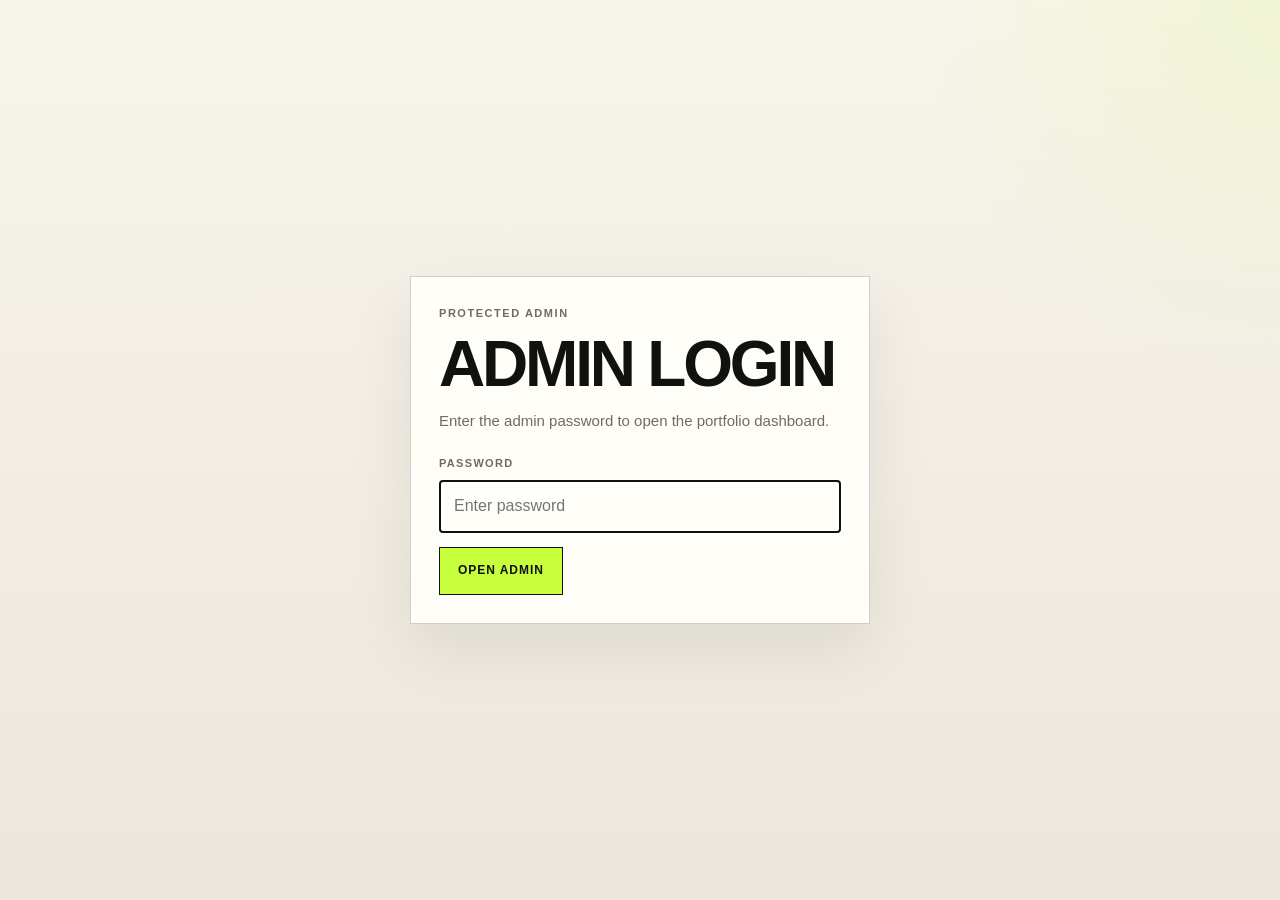
==== commit c0b95281: "Add admin password gate" ====
--- a/admin/index.html
+++ b/admin/index.html
@@ -12,7 +12,23 @@
   <script src="../js/admin.js" defer></script>
 </head>
 <body>
-  <div class="admin-shell">
+  <div class="admin-auth-gate" id="admin-auth-gate">
+    <form class="admin-auth-card" id="admin-auth-form" autocomplete="off">
+      <p class="admin-eyebrow">Protected Admin</p>
+      <h1>Admin Login</h1>
+      <p class="admin-auth-copy">
+        Enter the admin password to open the portfolio dashboard.
+      </p>
+      <label class="admin-auth-field">
+        <span>Password</span>
+        <input type="password" id="admin-auth-password" placeholder="Enter password" required>
+      </label>
+      <p class="admin-auth-error" id="admin-auth-error" hidden>Wrong password. Please try again.</p>
+      <button class="admin-button admin-button-accent" type="submit">Open Admin</button>
+    </form>
+  </div>
+
+  <div class="admin-shell" id="admin-shell" hidden>
     <header class="admin-header">
       <div>
         <p class="admin-eyebrow">Portfolio Admin</p>
--- a/css/admin.css
+++ b/css/admin.css
@@ -11,7 +11,7 @@
 }
 
 * { box-sizing: border-box; }
-html, body { margin: 0; min-height: 100%; }
+html, body { margin: 0; min-height: 100%; overflow-x: hidden; }
 body {
   background:
     radial-gradient(circle at top right, rgba(199, 255, 61, 0.14), transparent 24%),
@@ -19,10 +19,73 @@
   color: var(--ink);
   font-family: var(--body);
   line-height: 1.55;
+  overflow-x: hidden;
 }
 
 button, input, textarea, select { font: inherit; }
 img { display: block; max-width: 100%; }
+
+.admin-auth-gate {
+  min-height: 100vh;
+  display: grid;
+  place-items: center;
+  padding: 24px;
+}
+
+.admin-auth-card {
+  width: min(460px, 100%);
+  padding: 28px;
+  border: 1px solid var(--line);
+  background: rgba(255, 254, 249, 0.94);
+  backdrop-filter: blur(10px);
+  box-shadow: 0 24px 60px rgba(17, 17, 15, 0.08);
+}
+
+.admin-auth-card h1 {
+  margin: 0;
+  font-family: var(--display);
+  font-size: clamp(42px, 9vw, 64px);
+  font-weight: 900;
+  letter-spacing: -0.05em;
+  line-height: 0.92;
+  text-transform: uppercase;
+}
+
+.admin-auth-copy {
+  margin: 16px 0 22px;
+  color: var(--muted);
+  font-size: 15px;
+}
+
+.admin-auth-field {
+  display: block;
+  margin-bottom: 14px;
+}
+
+.admin-auth-field span {
+  display: block;
+  margin-bottom: 8px;
+  font-size: 11px;
+  font-weight: 900;
+  letter-spacing: 0.12em;
+  text-transform: uppercase;
+  color: var(--muted);
+}
+
+.admin-auth-field input {
+  width: 100%;
+  padding: 13px 14px;
+  border: 1px solid var(--line);
+  background: var(--white);
+  color: var(--ink);
+}
+
+.admin-auth-error {
+  margin: 0 0 14px;
+  color: var(--danger);
+  font-size: 13px;
+  font-weight: 700;
+}
 
 .admin-shell {
   width: min(1500px, calc(100vw - 48px));
@@ -271,8 +334,10 @@
 
 .connection-card-actions {
   display: flex;
+  flex-wrap: wrap;
   justify-content: flex-end;
   margin-top: 14px;
+  gap: 10px;
 }
 
 .connection-card-actions-start {
@@ -294,6 +359,7 @@
   border: 1px solid var(--line);
   background: rgba(255, 254, 249, 0.88);
   backdrop-filter: blur(10px);
+  min-width: 0;
 }
 
 .admin-panel-header {
@@ -305,11 +371,16 @@
   border-bottom: 1px solid var(--line);
 }
 
+.admin-panel-header > * {
+  min-width: 0;
+}
+
 .panel-inline-actions {
   display: flex;
   flex-wrap: wrap;
   justify-content: flex-end;
   gap: 10px;
+  min-width: 0;
 }
 
 .admin-search {
@@ -350,6 +421,7 @@
   max-height: calc(100vh - 260px);
   overflow: auto;
   padding: 18px 24px 24px;
+  min-width: 0;
 }
 
 .project-list-item {
@@ -357,6 +429,9 @@
   border: 1px solid var(--line);
   background: var(--white);
   cursor: pointer;
+  min-width: 0;
+  overflow: hidden;
+  text-align: left;
   transition: border-color 0.2s ease, transform 0.2s ease, box-shadow 0.2s ease;
 }
 
@@ -374,9 +449,11 @@
   display: block;
   margin-bottom: 4px;
   font-family: var(--display);
-  font-size: 26px;
+  font-size: clamp(20px, 2.2vw, 26px);
   line-height: 0.95;
   text-transform: uppercase;
+  overflow-wrap: anywhere;
+  word-break: break-word;
 }
 
 .project-list-item small,
@@ -384,10 +461,13 @@
   display: block;
   color: var(--muted);
   font-size: 12px;
+  overflow-wrap: anywhere;
+  word-break: break-word;
 }
 
 .admin-form {
   padding: 24px;
+  min-width: 0;
 }
 
 .admin-form-grid {
@@ -447,6 +527,7 @@
   padding: 18px;
   border: 1px solid var(--line);
   background: rgba(255, 255, 255, 0.55);
+  min-width: 0;
 }
 
 .translation-grid legend {
@@ -574,6 +655,11 @@
   .admin-shell {
     width: min(100%, calc(100vw - 24px));
     padding-top: 18px;
+  }
+
+  .admin-panel-header {
+    flex-direction: column;
+    align-items: stretch;
   }
 
   .admin-header,
@@ -595,6 +681,15 @@
     justify-content: flex-start;
   }
 
+  .panel-inline-actions {
+    display: grid;
+    grid-template-columns: repeat(2, minmax(0, 1fr));
+  }
+
+  .panel-inline-actions .admin-button {
+    width: 100%;
+  }
+
   .quick-document-item {
     align-items: flex-start;
     flex-direction: column;
@@ -703,6 +798,13 @@
     font-size: 22px;
   }
 
+  .admin-panel h2,
+  #project-form-heading {
+    font-size: clamp(24px, 6vw, 34px);
+    overflow-wrap: anywhere;
+    word-break: break-word;
+  }
+
   .admin-asset-card {
     gap: 16px;
     margin: 18px 0;
@@ -728,6 +830,14 @@
 }
 
 @media (max-width: 480px) {
+  .admin-auth-gate {
+    padding: 14px;
+  }
+
+  .admin-auth-card {
+    padding: 20px 16px;
+  }
+
   .admin-shell {
     width: calc(100vw - 12px);
   }
@@ -745,6 +855,21 @@
 
   .admin-panel h2 {
     font-size: clamp(24px, 8vw, 32px);
+  }
+
+  .project-list-item {
+    padding: 12px;
+  }
+
+  .project-list-item strong {
+    font-size: clamp(18px, 8.6vw, 22px);
+    line-height: 0.98;
+  }
+
+  .panel-inline-actions .admin-button,
+  .connection-summary-actions .admin-button,
+  .admin-actions .admin-button {
+    min-height: 44px;
   }
 
   .admin-form-grid,
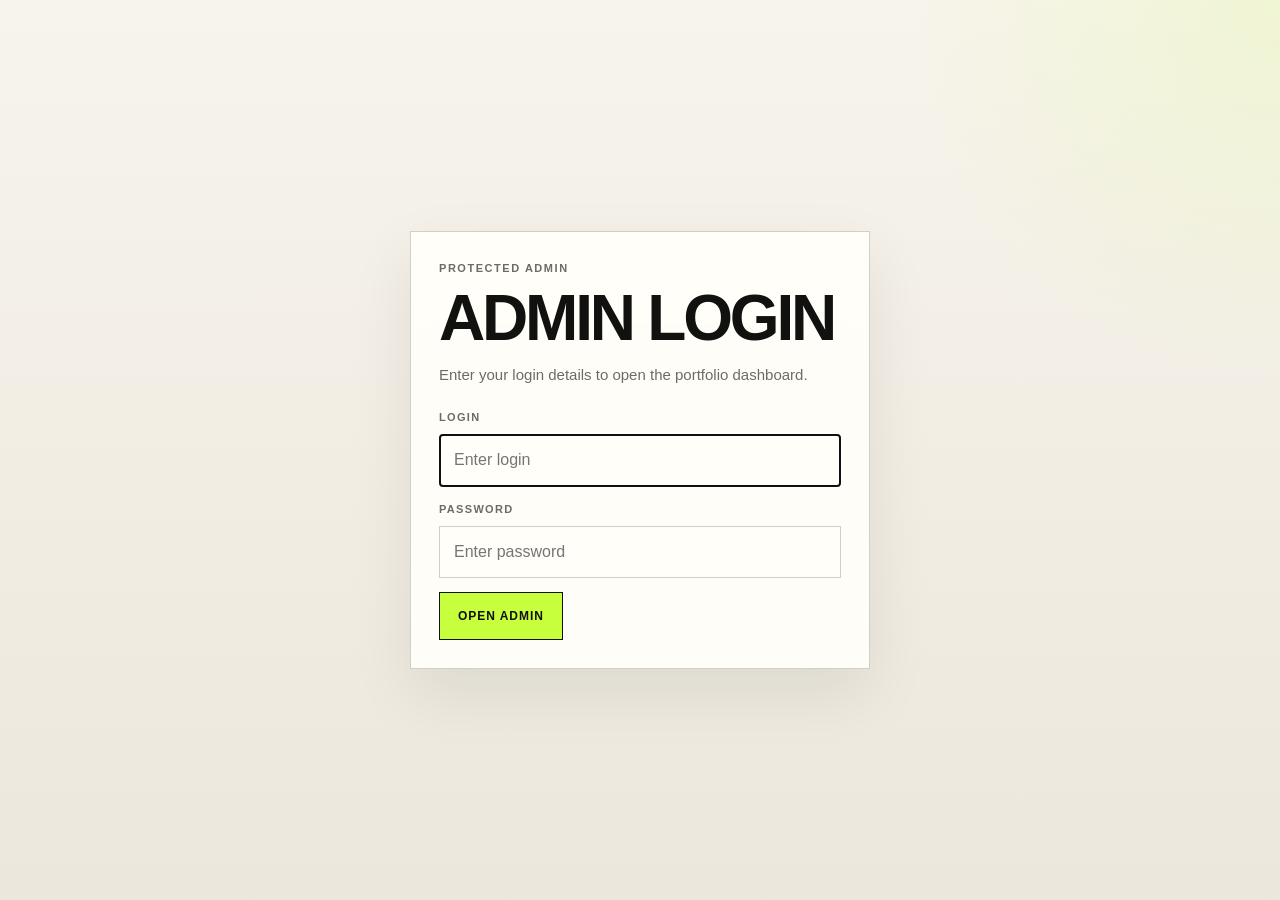
==== commit a55d19c4: "Set admin username and password" ====
--- a/admin/index.html
+++ b/admin/index.html
@@ -17,13 +17,17 @@
       <p class="admin-eyebrow">Protected Admin</p>
       <h1>Admin Login</h1>
       <p class="admin-auth-copy">
-        Enter the admin password to open the portfolio dashboard.
+        Enter your login details to open the portfolio dashboard.
       </p>
+      <label class="admin-auth-field">
+        <span>Login</span>
+        <input type="text" id="admin-auth-username" placeholder="Enter login" required>
+      </label>
       <label class="admin-auth-field">
         <span>Password</span>
         <input type="password" id="admin-auth-password" placeholder="Enter password" required>
       </label>
-      <p class="admin-auth-error" id="admin-auth-error" hidden>Wrong password. Please try again.</p>
+      <p class="admin-auth-error" id="admin-auth-error" hidden>Wrong login or password. Please try again.</p>
       <button class="admin-button admin-button-accent" type="submit">Open Admin</button>
     </form>
   </div>
